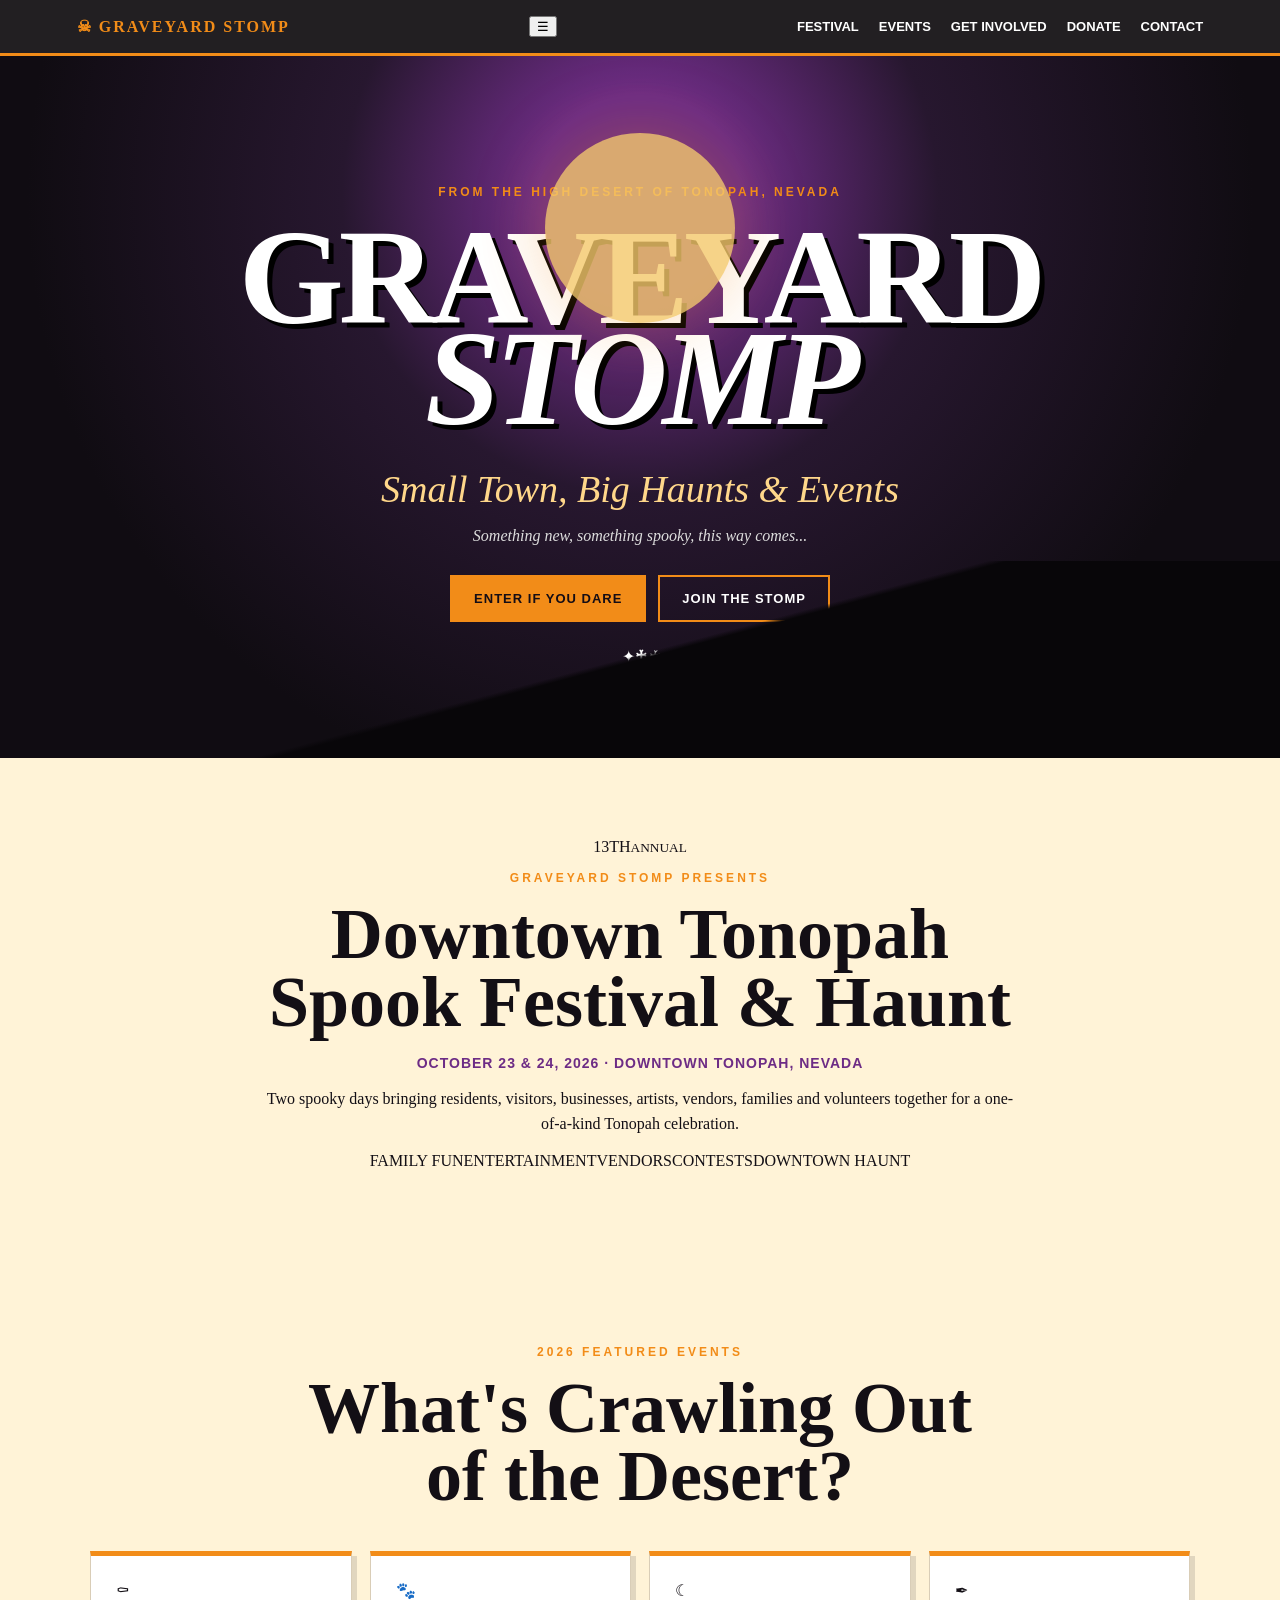
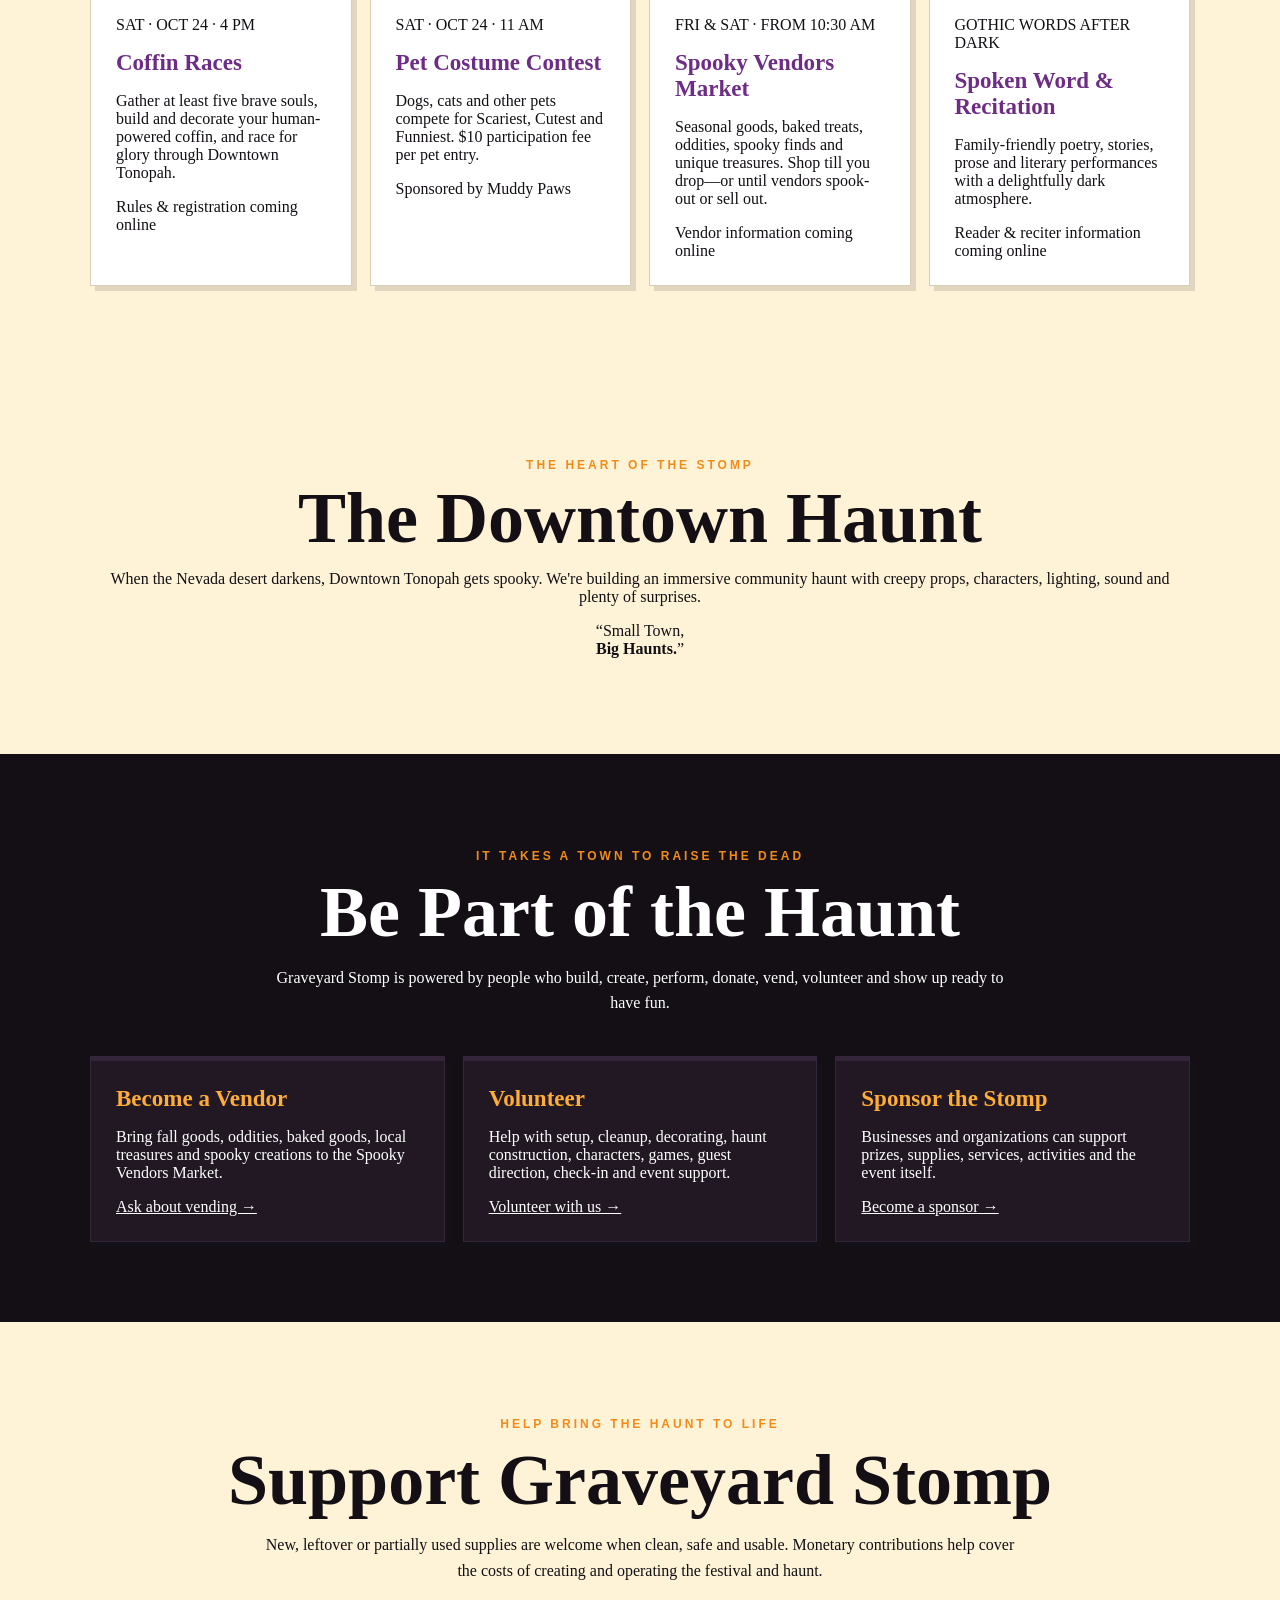
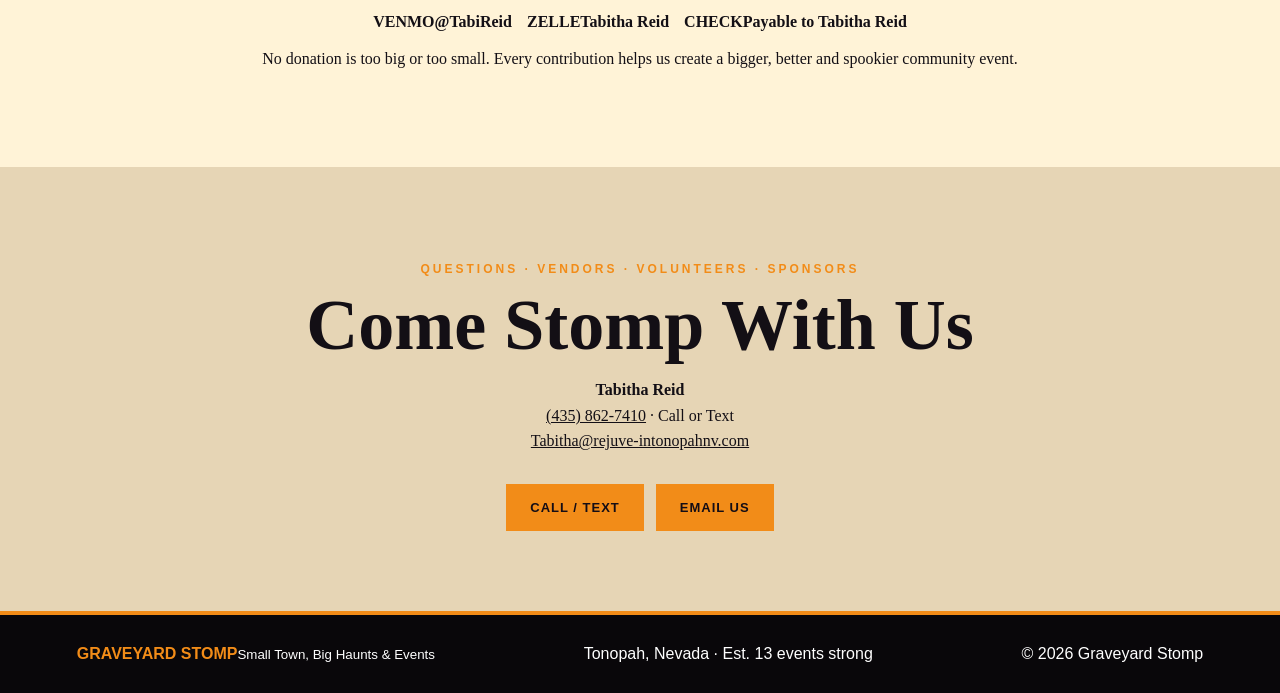
==== index.html @ 57b0c8dc "Expand Graveyard Stomp 2026 festival homepage" ====
<!doctype html>
<html lang="en"><head><meta charset="utf-8"><meta name="viewport" content="width=device-width,initial-scale=1">
<title>Graveyard Stomp | Small Town, Big Haunts & Events</title><meta name="description" content="Graveyard Stomp presents spooky community events in Tonopah, Nevada, including the 13th Annual Downtown Tonopah Spook Festival & Haunt, October 23–24, 2026."><link rel="stylesheet" href="styles.css"></head>
<body><header class="nav"><a class="brand" href="#top"><span>☠</span> GRAVEYARD STOMP</a><button class="menu" aria-label="Open navigation" onclick="document.querySelector('nav').classList.toggle('open')">☰</button><nav><a href="#festival">Festival</a><a href="#events">Events</a><a href="#involved">Get Involved</a><a href="#donate">Donate</a><a href="#contact">Contact</a></nav></header>
<main id="top">
<section class="hero"><div class="stars"></div><div class="moon"></div><div class="hero-copy"><p class="eyebrow">FROM THE HIGH DESERT OF TONOPAH, NEVADA</p><h1>GRAVEYARD<br><em>STOMP</em></h1><p class="tagline">Small Town, Big Haunts &amp; Events</p><p class="tease">Something new, something spooky, this way comes...</p><div class="cta"><a class="button" href="#festival">ENTER IF YOU DARE</a><a class="button ghost" href="#involved">JOIN THE STOMP</a></div></div><div class="desert" aria-hidden="true"><span>✦</span><b>♰</b><i>♰</i></div></section>
<section class="festival" id="festival"><div class="seal">13<span>TH</span><small>ANNUAL</small></div><p class="eyebrow">GRAVEYARD STOMP PRESENTS</p><h2>Downtown Tonopah<br><span>Spook Festival &amp; Haunt</span></h2><p class="date">OCTOBER 23 &amp; 24, 2026 · DOWNTOWN TONOPAH, NEVADA</p><p class="lead">Two spooky days bringing residents, visitors, businesses, artists, vendors, families and volunteers together for a one-of-a-kind Tonopah celebration.</p><div class="highlights"><span>FAMILY FUN</span><span>ENTERTAINMENT</span><span>VENDORS</span><span>CONTESTS</span><span>DOWNTOWN HAUNT</span></div></section>
<section class="events" id="events"><p class="eyebrow">2026 FEATURED EVENTS</p><h2>What's Crawling Out<br>of the Desert?</h2><div class="cards">
<article><div class="icon">⚰</div><p class="kicker">SAT · OCT 24 · 4 PM</p><h3>Coffin Races</h3><p>Gather at least five brave souls, build and decorate your human-powered coffin, and race for glory through Downtown Tonopah.</p><span class="soon">Rules &amp; registration coming online</span></article>
<article><div class="icon">🐾</div><p class="kicker">SAT · OCT 24 · 11 AM</p><h3>Pet Costume Contest</h3><p>Dogs, cats and other pets compete for Scariest, Cutest and Funniest. $10 participation fee per pet entry.</p><span class="soon">Sponsored by Muddy Paws</span></article>
<article><div class="icon">☾</div><p class="kicker">FRI &amp; SAT · FROM 10:30 AM</p><h3>Spooky Vendors Market</h3><p>Seasonal goods, baked treats, oddities, spooky finds and unique treasures. Shop till you drop—or until vendors spook-out or sell out.</p><span class="soon">Vendor information coming online</span></article>
<article><div class="icon">✒</div><p class="kicker">GOTHIC WORDS AFTER DARK</p><h3>Spoken Word &amp; Recitation</h3><p>Family-friendly poetry, stories, prose and literary performances with a delightfully dark atmosphere.</p><span class="soon">Reader &amp; reciter information coming online</span></article>
</div></section>
<section class="haunt"><div><p class="eyebrow">THE HEART OF THE STOMP</p><h2>The Downtown Haunt</h2><p>When the Nevada desert darkens, Downtown Tonopah gets spooky. We're building an immersive community haunt with creepy props, characters, lighting, sound and plenty of surprises.</p></div><blockquote>“Small Town,<br><strong>Big Haunts.</strong>”</blockquote></section>
<section class="dark" id="involved"><p class="eyebrow">IT TAKES A TOWN TO RAISE THE DEAD</p><h2>Be Part of the Haunt</h2><p class="lead">Graveyard Stomp is powered by people who build, create, perform, donate, vend, volunteer and show up ready to have fun.</p><div class="cards involvement">
<article><h3>Become a Vendor</h3><p>Bring fall goods, oddities, baked goods, local treasures and spooky creations to the Spooky Vendors Market.</p><a href="#contact">Ask about vending →</a></article>
<article><h3>Volunteer</h3><p>Help with setup, cleanup, decorating, haunt construction, characters, games, guest direction, check-in and event support.</p><a href="#contact">Volunteer with us →</a></article>
<article><h3>Sponsor the Stomp</h3><p>Businesses and organizations can support prizes, supplies, services, activities and the event itself.</p><a href="#contact">Become a sponsor →</a></article>
</div></section>
<section class="donation" id="donate"><p class="eyebrow">HELP BRING THE HAUNT TO LIFE</p><h2>Support Graveyard Stomp</h2><p class="lead">New, leftover or partially used supplies are welcome when clean, safe and usable. Monetary contributions help cover the costs of creating and operating the festival and haunt.</p><div class="donate"><div><strong>VENMO</strong><b>@TabiReid</b></div><div><strong>ZELLE</strong><b>Tabitha Reid</b></div><div><strong>CHECK</strong><b>Payable to Tabitha Reid</b></div></div><p class="small">No donation is too big or too small. Every contribution helps us create a bigger, better and spookier community event.</p></section>
<section class="contact" id="contact"><p class="eyebrow">QUESTIONS · VENDORS · VOLUNTEERS · SPONSORS</p><h2>Come Stomp With Us</h2><p><strong>Tabitha Reid</strong><br><a href="tel:+14358627410">(435) 862-7410</a> · Call or Text<br><a href="mailto:Tabitha@rejuve-intonopahnv.com">Tabitha@rejuve-intonopahnv.com</a></p><div class="cta"><a class="button" href="tel:+14358627410">CALL / TEXT</a><a class="button purple" href="mailto:Tabitha@rejuve-intonopahnv.com">EMAIL US</a></div></section>
</main><footer><div><strong>GRAVEYARD STOMP</strong><small>Small Town, Big Haunts &amp; Events</small></div><div>Tonopah, Nevada · Est. 13 events strong</div><div>© 2026 Graveyard Stomp</div></footer>
<script>document.querySelectorAll('nav a').forEach(a=>a.onclick=()=>document.querySelector('nav').classList.remove('open'));</script></body></html>
---- styles.css ----
:root{--orange:#f28c18;--purple:#6d2c85;--ink:#130f15;--cream:#fff3d7}*{box-sizing:border-box}html{scroll-behavior:smooth}body{margin:0;background:var(--cream);color:var(--ink);font-family:Georgia,serif}a{color:inherit}.nav{position:sticky;top:0;z-index:10;background:#130f15ee;color:white;display:flex;justify-content:space-between;align-items:center;padding:16px 6%;border-bottom:3px solid var(--orange)}.nav a{text-decoration:none}.brand{font-weight:900;letter-spacing:2px;color:var(--orange)}nav{display:flex;gap:20px;font:700 13px Arial,sans-serif;text-transform:uppercase}.hero{min-height:78vh;display:grid;place-items:center;text-align:center;color:white;position:relative;overflow:hidden;background:radial-gradient(circle at 50% 20%,#6d2c85 0 12%,#27172f 35%,#100c12 72%)}.hero:after{content:"";position:absolute;bottom:0;width:100%;height:28%;background:linear-gradient(165deg,transparent 49%,#080609 50%)}.moon{position:absolute;width:190px;height:190px;border-radius:50%;background:#f5c96b;opacity:.8;top:11%;box-shadow:0 0 70px #f28c1866}.hero-inner{z-index:2;padding:80px 20px}.eyebrow{font:900 12px Arial,sans-serif;letter-spacing:3px;color:var(--orange)}h1{font-size:clamp(62px,12vw,135px);line-height:.75;margin:28px 0 22px;letter-spacing:-5px;text-shadow:5px 5px 0 #000}.tagline{font-size:clamp(22px,4vw,38px);font-style:italic;color:#ffd78a;margin-bottom:8px}.tease{font-style:italic;color:#ddd}.cta{display:flex;gap:12px;justify-content:center;flex-wrap:wrap;margin-top:30px}.button{padding:14px 22px;background:var(--orange);color:#140d15;text-decoration:none;font:900 13px Arial,sans-serif;letter-spacing:1px;border:2px solid var(--orange)}.button.ghost{background:transparent;color:white}section{padding:80px max(7%,20px);text-align:center}h2{font-size:clamp(38px,7vw,72px);line-height:.95;margin:10px auto 18px;max-width:900px}.date{font:900 14px Arial,sans-serif;letter-spacing:1px;color:var(--purple)}section>p{max-width:760px;margin:15px auto;line-height:1.6}.cards{display:grid;grid-template-columns:repeat(auto-fit,minmax(220px,1fr));gap:18px;max-width:1100px;margin:40px auto 0;text-align:left}.cards article{background:white;padding:25px;border:1px solid #d9cdb7;border-top:5px solid var(--orange);box-shadow:5px 5px 0 #24192722}.cards h3{font-size:23px;margin:0 0 10px;color:var(--purple)}.dark{background:var(--ink);color:white}.dark article{background:#211824;border-color:#34253a}.dark .cards h3{color:#ffad35}.donate{display:flex;gap:15px;justify-content:center;flex-wrap:wrap;margin-top:30px}.donate p{background:white;border:2px solid var(--purple);min-width:200px;padding:18px}.contact{background:#e6d5b5}footer{background:#09070a;color:white;padding:30px 6%;display:flex;gap:20px;justify-content:space-between;flex-wrap:wrap;border-top:4px solid var(--orange);font-family:Arial,sans-serif}footer strong{color:var(--orange)}@media(max-width:650px){nav{display:none}.nav{justify-content:center}.hero{min-height:70vh}h1{letter-spacing:-2px}section{padding:60px 20px}}
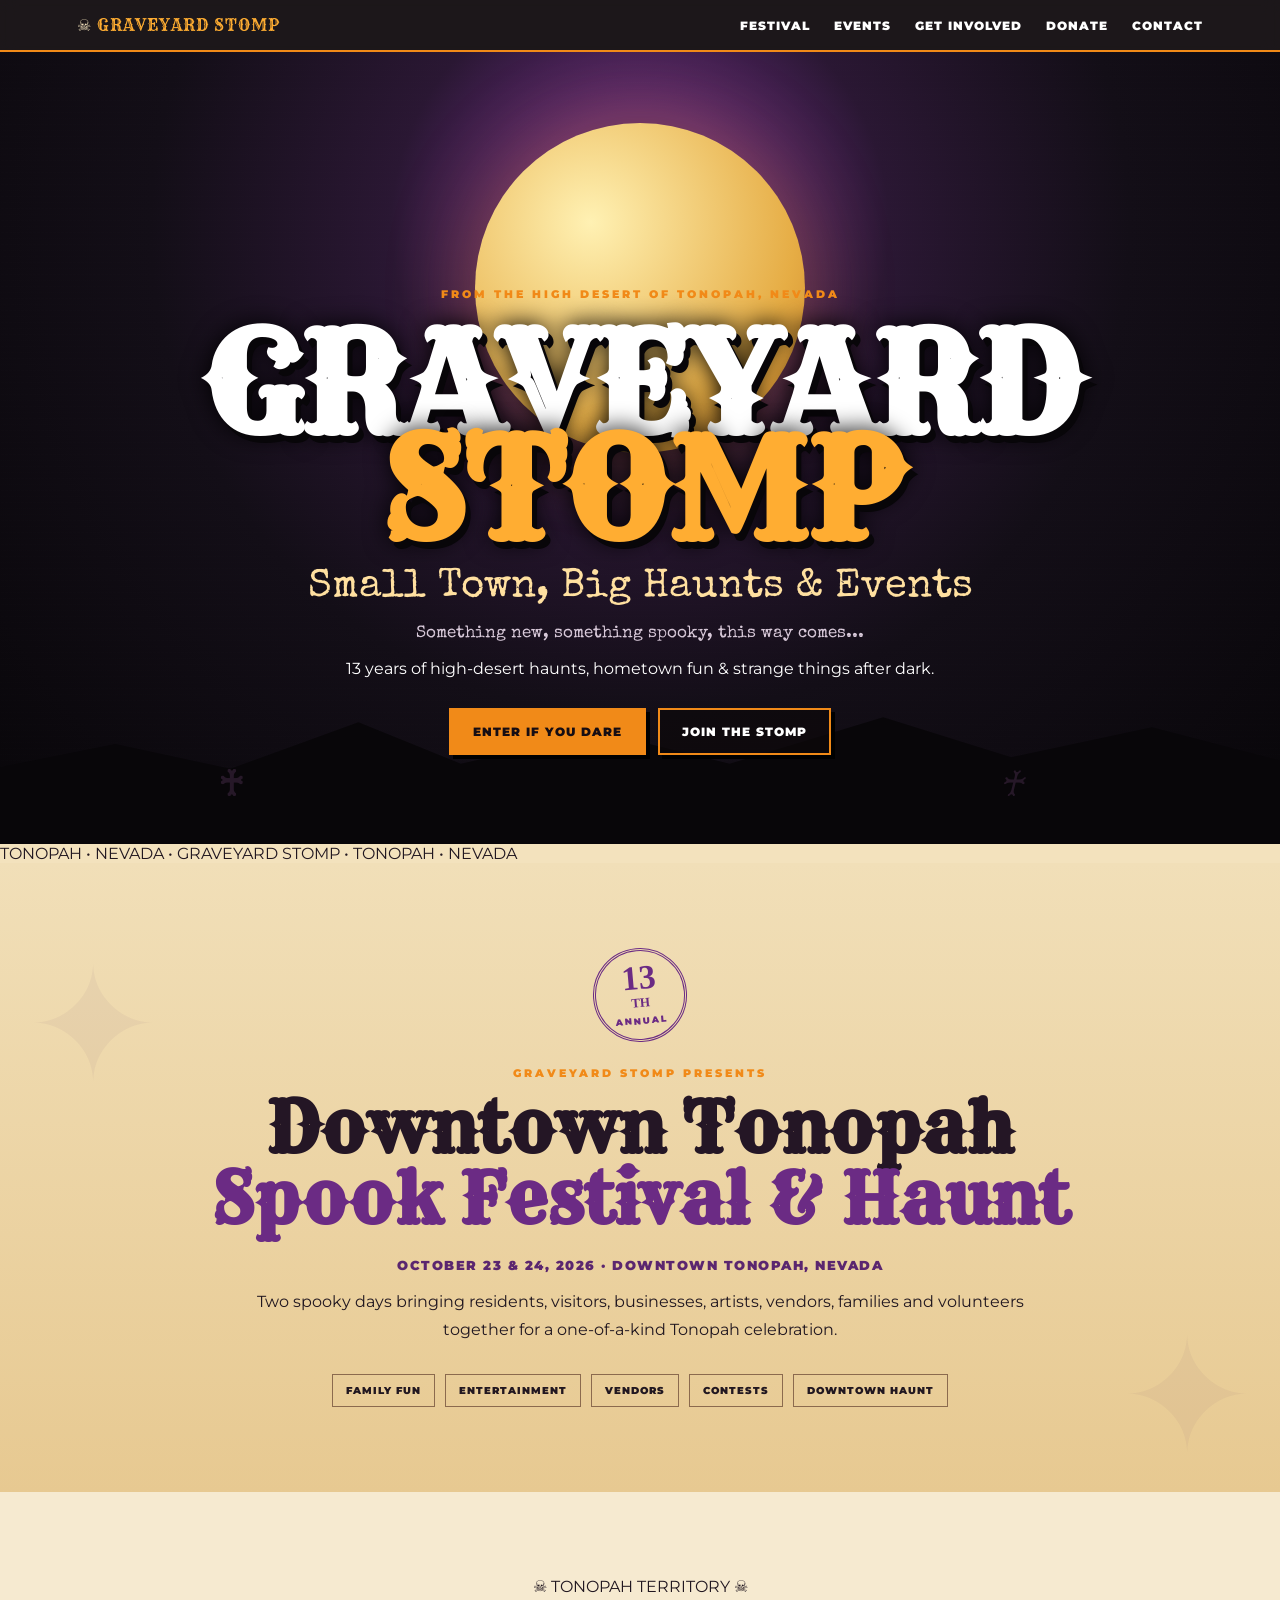
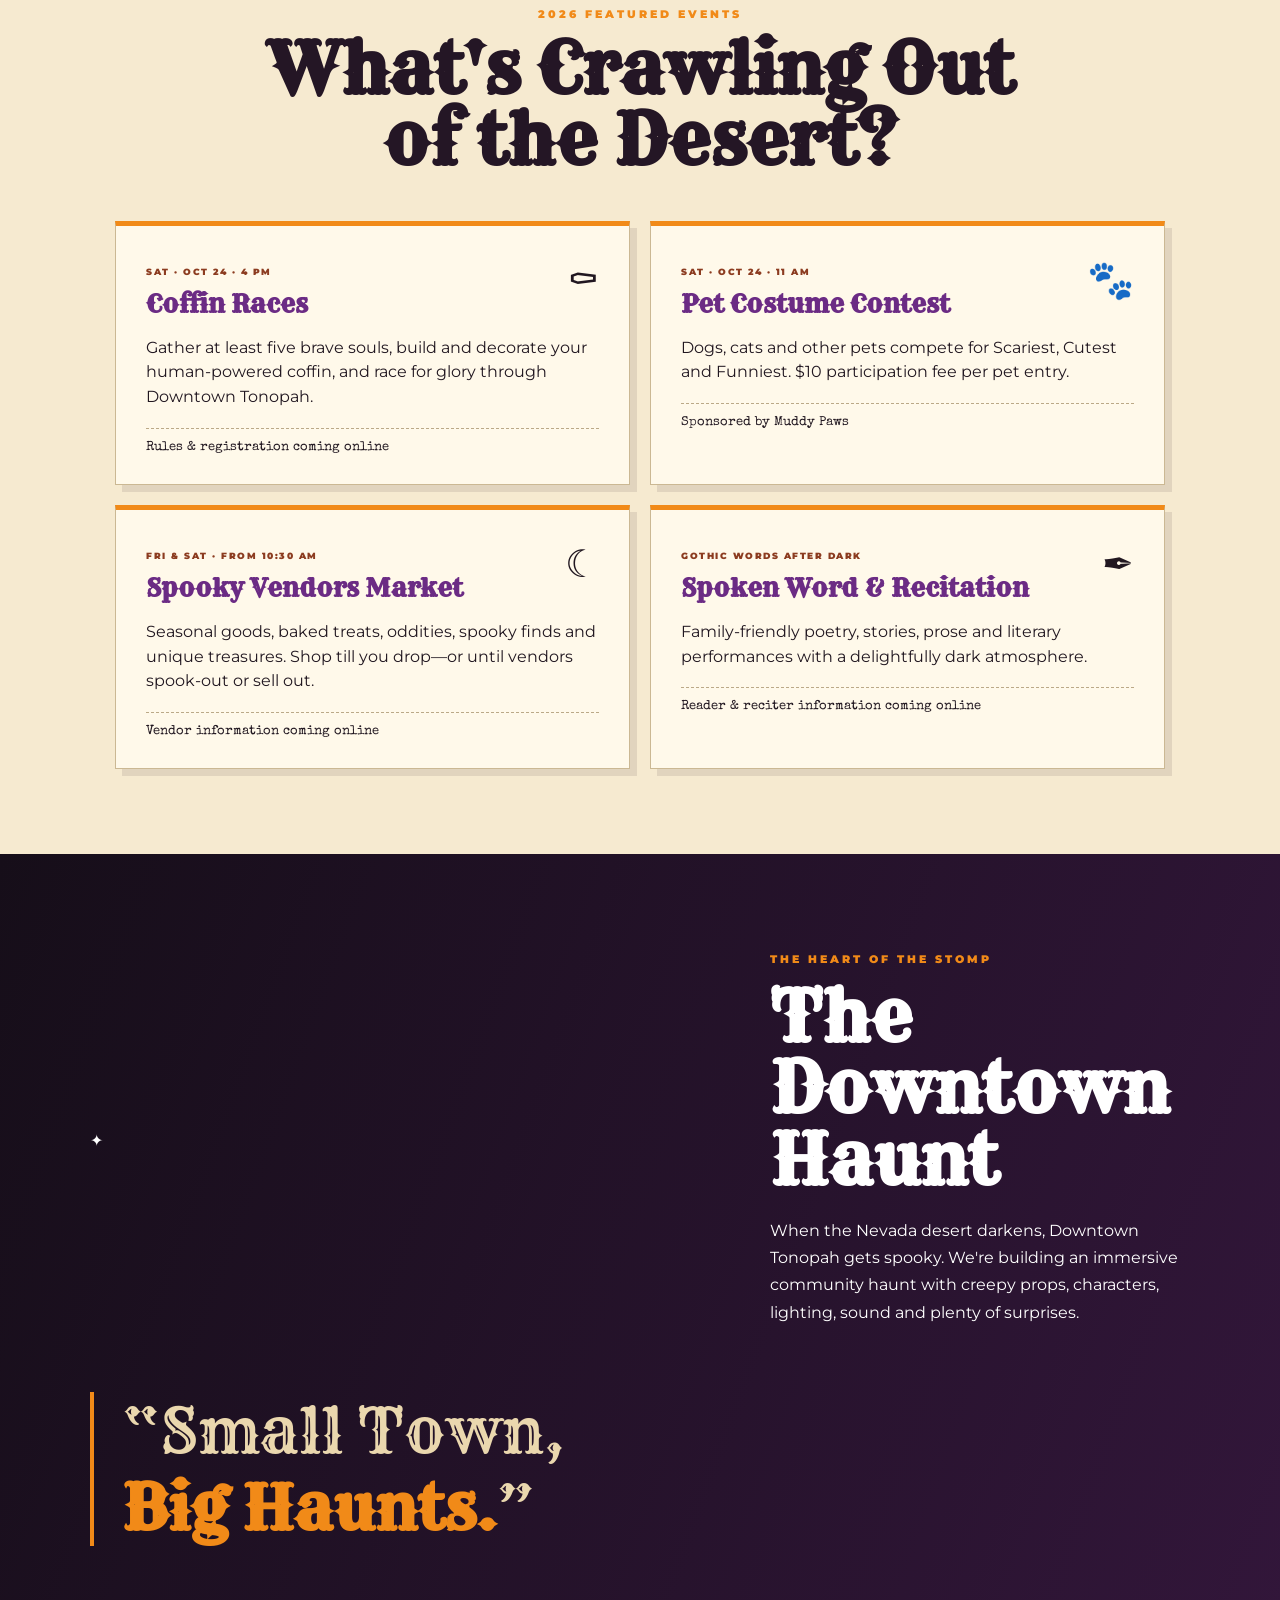
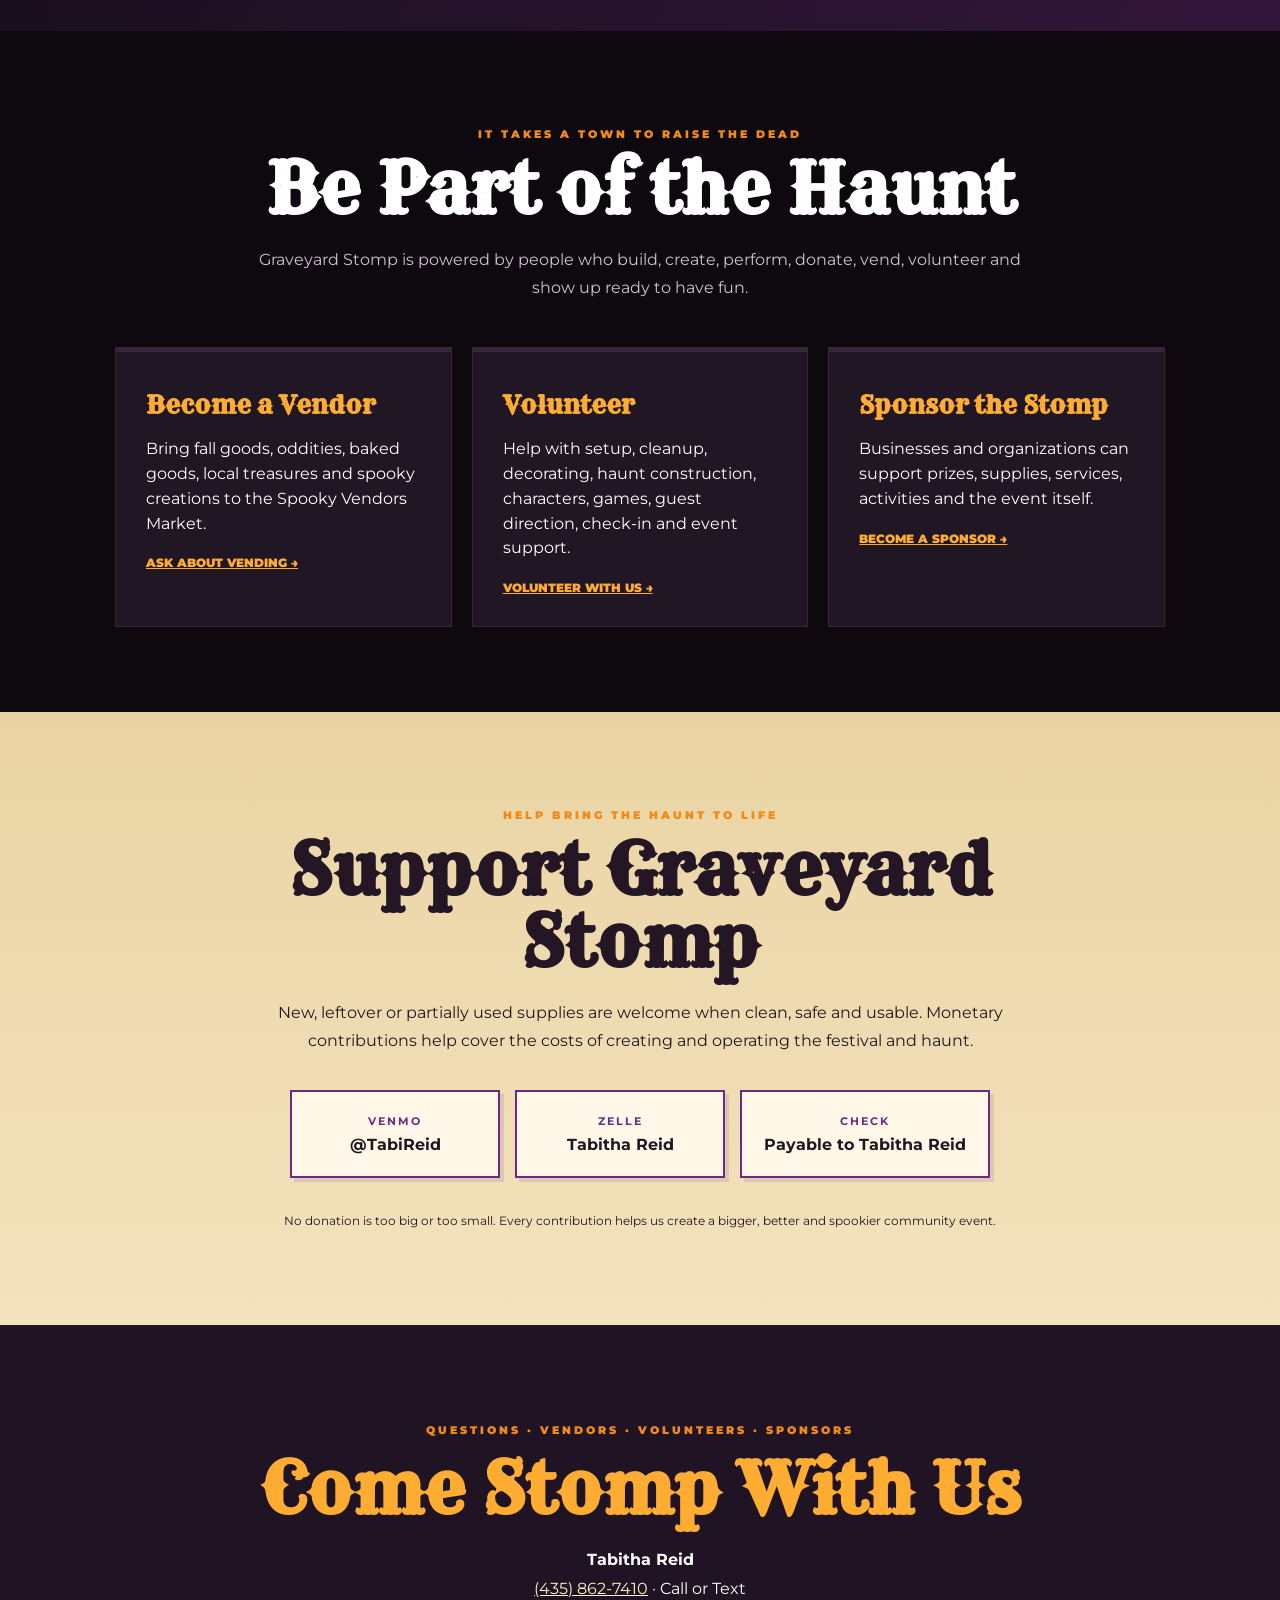
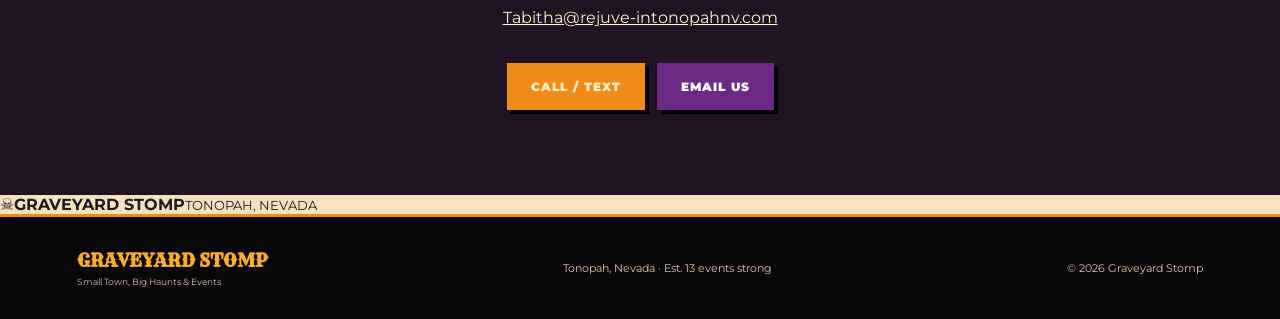
==== commit fcc84131: "Apply approved Graveyard Stomp visual identity" ====
--- a/index.html
+++ b/index.html
@@ -3,15 +3,15 @@
 <title>Graveyard Stomp | Small Town, Big Haunts & Events</title><meta name="description" content="Graveyard Stomp presents spooky community events in Tonopah, Nevada, including the 13th Annual Downtown Tonopah Spook Festival & Haunt, October 23–24, 2026."><link rel="stylesheet" href="styles.css"></head>
 <body><header class="nav"><a class="brand" href="#top"><span>☠</span> GRAVEYARD STOMP</a><button class="menu" aria-label="Open navigation" onclick="document.querySelector('nav').classList.toggle('open')">☰</button><nav><a href="#festival">Festival</a><a href="#events">Events</a><a href="#involved">Get Involved</a><a href="#donate">Donate</a><a href="#contact">Contact</a></nav></header>
 <main id="top">
-<section class="hero"><div class="stars"></div><div class="moon"></div><div class="hero-copy"><p class="eyebrow">FROM THE HIGH DESERT OF TONOPAH, NEVADA</p><h1>GRAVEYARD<br><em>STOMP</em></h1><p class="tagline">Small Town, Big Haunts &amp; Events</p><p class="tease">Something new, something spooky, this way comes...</p><div class="cta"><a class="button" href="#festival">ENTER IF YOU DARE</a><a class="button ghost" href="#involved">JOIN THE STOMP</a></div></div><div class="desert" aria-hidden="true"><span>✦</span><b>♰</b><i>♰</i></div></section>
-<section class="festival" id="festival"><div class="seal">13<span>TH</span><small>ANNUAL</small></div><p class="eyebrow">GRAVEYARD STOMP PRESENTS</p><h2>Downtown Tonopah<br><span>Spook Festival &amp; Haunt</span></h2><p class="date">OCTOBER 23 &amp; 24, 2026 · DOWNTOWN TONOPAH, NEVADA</p><p class="lead">Two spooky days bringing residents, visitors, businesses, artists, vendors, families and volunteers together for a one-of-a-kind Tonopah celebration.</p><div class="highlights"><span>FAMILY FUN</span><span>ENTERTAINMENT</span><span>VENDORS</span><span>CONTESTS</span><span>DOWNTOWN HAUNT</span></div></section>
-<section class="events" id="events"><p class="eyebrow">2026 FEATURED EVENTS</p><h2>What's Crawling Out<br>of the Desert?</h2><div class="cards">
+<section class="hero"><div class="batfield" aria-hidden="true">⌁　⌁　⌁</div><div class="cowboy" aria-hidden="true"><div class="hat">★</div><div class="skull">☠</div><div class="bandana">◆</div></div><div class="stars"></div><div class="moon"></div><div class="hero-copy"><p class="eyebrow">FROM THE HIGH DESERT OF TONOPAH, NEVADA</p><h1>GRAVEYARD<br><em>STOMP</em></h1><p class="tagline">Small Town, Big Haunts &amp; Events</p><p class="tease">Something new, something spooky, this way comes...</p><p class="western-note">13 years of high-desert haunts, hometown fun &amp; strange things after dark.</p><div class="cta"><a class="button" href="#festival">ENTER IF YOU DARE</a><a class="button ghost" href="#involved">JOIN THE STOMP</a></div></div><div class="desert" aria-hidden="true"><span>✦</span><b>♰</b><i>♰</i></div></section>
+<div class="weathered-rule" aria-hidden="true">TONOPAH • NEVADA • GRAVEYARD STOMP • TONOPAH • NEVADA</div><section class="festival" id="festival"><div class="seal">13<span>TH</span><small>ANNUAL</small></div><p class="eyebrow">GRAVEYARD STOMP PRESENTS</p><h2>Downtown Tonopah<br><span>Spook Festival &amp; Haunt</span></h2><p class="date">OCTOBER 23 &amp; 24, 2026 · DOWNTOWN TONOPAH, NEVADA</p><p class="lead">Two spooky days bringing residents, visitors, businesses, artists, vendors, families and volunteers together for a one-of-a-kind Tonopah celebration.</p><div class="highlights"><span>FAMILY FUN</span><span>ENTERTAINMENT</span><span>VENDORS</span><span>CONTESTS</span><span>DOWNTOWN HAUNT</span></div></section>
+<section class="events"><div class="mine-sign" aria-hidden="true">☠ TONOPAH TERRITORY ☠</div><div class="event-intro" id="events"><p class="eyebrow">2026 FEATURED EVENTS</p></div><h2>What's Crawling Out<br>of the Desert?</h2><div class="cards">
 <article><div class="icon">⚰</div><p class="kicker">SAT · OCT 24 · 4 PM</p><h3>Coffin Races</h3><p>Gather at least five brave souls, build and decorate your human-powered coffin, and race for glory through Downtown Tonopah.</p><span class="soon">Rules &amp; registration coming online</span></article>
 <article><div class="icon">🐾</div><p class="kicker">SAT · OCT 24 · 11 AM</p><h3>Pet Costume Contest</h3><p>Dogs, cats and other pets compete for Scariest, Cutest and Funniest. $10 participation fee per pet entry.</p><span class="soon">Sponsored by Muddy Paws</span></article>
 <article><div class="icon">☾</div><p class="kicker">FRI &amp; SAT · FROM 10:30 AM</p><h3>Spooky Vendors Market</h3><p>Seasonal goods, baked treats, oddities, spooky finds and unique treasures. Shop till you drop—or until vendors spook-out or sell out.</p><span class="soon">Vendor information coming online</span></article>
 <article><div class="icon">✒</div><p class="kicker">GOTHIC WORDS AFTER DARK</p><h3>Spoken Word &amp; Recitation</h3><p>Family-friendly poetry, stories, prose and literary performances with a delightfully dark atmosphere.</p><span class="soon">Reader &amp; reciter information coming online</span></article>
 </div></section>
-<section class="haunt"><div><p class="eyebrow">THE HEART OF THE STOMP</p><h2>The Downtown Haunt</h2><p>When the Nevada desert darkens, Downtown Tonopah gets spooky. We're building an immersive community haunt with creepy props, characters, lighting, sound and plenty of surprises.</p></div><blockquote>“Small Town,<br><strong>Big Haunts.</strong>”</blockquote></section>
+<section class="haunt"><div class="lantern" aria-hidden="true">✦</div><div><p class="eyebrow">THE HEART OF THE STOMP</p><h2>The Downtown Haunt</h2><p>When the Nevada desert darkens, Downtown Tonopah gets spooky. We're building an immersive community haunt with creepy props, characters, lighting, sound and plenty of surprises.</p></div><blockquote>“Small Town,<br><strong>Big Haunts.</strong>”</blockquote></section>
 <section class="dark" id="involved"><p class="eyebrow">IT TAKES A TOWN TO RAISE THE DEAD</p><h2>Be Part of the Haunt</h2><p class="lead">Graveyard Stomp is powered by people who build, create, perform, donate, vend, volunteer and show up ready to have fun.</p><div class="cards involvement">
 <article><h3>Become a Vendor</h3><p>Bring fall goods, oddities, baked goods, local treasures and spooky creations to the Spooky Vendors Market.</p><a href="#contact">Ask about vending →</a></article>
 <article><h3>Volunteer</h3><p>Help with setup, cleanup, decorating, haunt construction, characters, games, guest direction, check-in and event support.</p><a href="#contact">Volunteer with us →</a></article>
@@ -19,5 +19,5 @@
 </div></section>
 <section class="donation" id="donate"><p class="eyebrow">HELP BRING THE HAUNT TO LIFE</p><h2>Support Graveyard Stomp</h2><p class="lead">New, leftover or partially used supplies are welcome when clean, safe and usable. Monetary contributions help cover the costs of creating and operating the festival and haunt.</p><div class="donate"><div><strong>VENMO</strong><b>@TabiReid</b></div><div><strong>ZELLE</strong><b>Tabitha Reid</b></div><div><strong>CHECK</strong><b>Payable to Tabitha Reid</b></div></div><p class="small">No donation is too big or too small. Every contribution helps us create a bigger, better and spookier community event.</p></section>
 <section class="contact" id="contact"><p class="eyebrow">QUESTIONS · VENDORS · VOLUNTEERS · SPONSORS</p><h2>Come Stomp With Us</h2><p><strong>Tabitha Reid</strong><br><a href="tel:+14358627410">(435) 862-7410</a> · Call or Text<br><a href="mailto:Tabitha@rejuve-intonopahnv.com">Tabitha@rejuve-intonopahnv.com</a></p><div class="cta"><a class="button" href="tel:+14358627410">CALL / TEXT</a><a class="button purple" href="mailto:Tabitha@rejuve-intonopahnv.com">EMAIL US</a></div></section>
-</main><footer><div><strong>GRAVEYARD STOMP</strong><small>Small Town, Big Haunts &amp; Events</small></div><div>Tonopah, Nevada · Est. 13 events strong</div><div>© 2026 Graveyard Stomp</div></footer>
+</main><div class="final-mark" aria-hidden="true"><span>☠</span><b>GRAVEYARD STOMP</b><small>TONOPAH, NEVADA</small></div><footer><div><strong>GRAVEYARD STOMP</strong><small>Small Town, Big Haunts &amp; Events</small></div><div>Tonopah, Nevada · Est. 13 events strong</div><div>© 2026 Graveyard Stomp</div></footer>
 <script>document.querySelectorAll('nav a').forEach(a=>a.onclick=()=>document.querySelector('nav').classList.remove('open'));</script></body></html>
--- a/styles.css
+++ b/styles.css
@@ -1 +1 @@
-:root{--orange:#f28c18;--purple:#6d2c85;--ink:#130f15;--cream:#fff3d7}*{box-sizing:border-box}html{scroll-behavior:smooth}body{margin:0;background:var(--cream);color:var(--ink);font-family:Georgia,serif}a{color:inherit}.nav{position:sticky;top:0;z-index:10;background:#130f15ee;color:white;display:flex;justify-content:space-between;align-items:center;padding:16px 6%;border-bottom:3px solid var(--orange)}.nav a{text-decoration:none}.brand{font-weight:900;letter-spacing:2px;color:var(--orange)}nav{display:flex;gap:20px;font:700 13px Arial,sans-serif;text-transform:uppercase}.hero{min-height:78vh;display:grid;place-items:center;text-align:center;color:white;position:relative;overflow:hidden;background:radial-gradient(circle at 50% 20%,#6d2c85 0 12%,#27172f 35%,#100c12 72%)}.hero:after{content:"";position:absolute;bottom:0;width:100%;height:28%;background:linear-gradient(165deg,transparent 49%,#080609 50%)}.moon{position:absolute;width:190px;height:190px;border-radius:50%;background:#f5c96b;opacity:.8;top:11%;box-shadow:0 0 70px #f28c1866}.hero-inner{z-index:2;padding:80px 20px}.eyebrow{font:900 12px Arial,sans-serif;letter-spacing:3px;color:var(--orange)}h1{font-size:clamp(62px,12vw,135px);line-height:.75;margin:28px 0 22px;letter-spacing:-5px;text-shadow:5px 5px 0 #000}.tagline{font-size:clamp(22px,4vw,38px);font-style:italic;color:#ffd78a;margin-bottom:8px}.tease{font-style:italic;color:#ddd}.cta{display:flex;gap:12px;justify-content:center;flex-wrap:wrap;margin-top:30px}.button{padding:14px 22px;background:var(--orange);color:#140d15;text-decoration:none;font:900 13px Arial,sans-serif;letter-spacing:1px;border:2px solid var(--orange)}.button.ghost{background:transparent;color:white}section{padding:80px max(7%,20px);text-align:center}h2{font-size:clamp(38px,7vw,72px);line-height:.95;margin:10px auto 18px;max-width:900px}.date{font:900 14px Arial,sans-serif;letter-spacing:1px;color:var(--purple)}section>p{max-width:760px;margin:15px auto;line-height:1.6}.cards{display:grid;grid-template-columns:repeat(auto-fit,minmax(220px,1fr));gap:18px;max-width:1100px;margin:40px auto 0;text-align:left}.cards article{background:white;padding:25px;border:1px solid #d9cdb7;border-top:5px solid var(--orange);box-shadow:5px 5px 0 #24192722}.cards h3{font-size:23px;margin:0 0 10px;color:var(--purple)}.dark{background:var(--ink);color:white}.dark article{background:#211824;border-color:#34253a}.dark .cards h3{color:#ffad35}.donate{display:flex;gap:15px;justify-content:center;flex-wrap:wrap;margin-top:30px}.donate p{background:white;border:2px solid var(--purple);min-width:200px;padding:18px}.contact{background:#e6d5b5}footer{background:#09070a;color:white;padding:30px 6%;display:flex;gap:20px;justify-content:space-between;flex-wrap:wrap;border-top:4px solid var(--orange);font-family:Arial,sans-serif}footer strong{color:var(--orange)}@media(max-width:650px){nav{display:none}.nav{justify-content:center}.hero{min-height:70vh}h1{letter-spacing:-2px}section{padding:60px 20px}}+@import url('https://fonts.googleapis.com/css2?family=Rye&family=Special+Elite&family=Montserrat:wght@500;700;900&display=swap');:root{--orange:#f18a18;--orange2:#ffad32;--purple:#6b2b84;--deep:#120d15;--black:#080609;--cream:#f3e2bd;--paper:#ead4a4;--white:#fffaf0}*{box-sizing:border-box}html{scroll-behavior:smooth}body{margin:0;background:var(--cream);color:#211720;font-family:'Montserrat',Arial,sans-serif}a{color:inherit}.nav{position:sticky;top:0;z-index:20;background:#0b080ded;color:white;display:flex;justify-content:space-between;align-items:center;padding:15px 6%;border-bottom:2px solid var(--orange);backdrop-filter:blur(8px)}.brand{font-family:'Rye',Georgia,serif;text-decoration:none;letter-spacing:1px;color:var(--orange2)}.brand span{color:var(--cream)}nav{display:flex;gap:24px}nav a{text-decoration:none;font-size:12px;font-weight:900;text-transform:uppercase;letter-spacing:1px}nav a:hover{color:var(--orange)}.menu{display:none;background:none;border:0;color:var(--orange);font-size:25px}.hero{min-height:88vh;display:grid;place-items:center;text-align:center;color:white;position:relative;overflow:hidden;padding:80px 20px;background:radial-gradient(circle at 50% 22%,#5b286f 0 13%,#2a1733 28%,#130e17 55%,#080609 100%)}.hero:before{content:"";position:absolute;inset:0;background:repeating-linear-gradient(0deg,transparent 0 5px,#ffffff05 6px);opacity:.35}.moon{position:absolute;width:min(38vw,330px);height:min(38vw,330px);border-radius:50%;background:radial-gradient(circle at 35% 30%,#fff1b3,#e6ad45 65%,#c77a1e);top:9%;box-shadow:0 0 90px #f28c1855}.hero-copy{z-index:3}.eyebrow{font-size:11px;font-weight:900;letter-spacing:3px;color:var(--orange);text-transform:uppercase}h1{font-family:'Rye',Georgia,serif;font-size:clamp(62px,12vw,138px);line-height:.77;margin:30px 0 24px;letter-spacing:-2px;text-shadow:5px 7px 0 #080609,0 0 25px #000}h1 em{font-style:normal;color:var(--orange2)}.tagline{font-family:'Special Elite',Georgia,serif;font-size:clamp(23px,4vw,40px);margin:0;color:#ffe0a0}.tease{font-family:'Special Elite',Georgia,serif;color:#d8c9d9;font-size:17px}.cta{display:flex;gap:12px;justify-content:center;flex-wrap:wrap;margin-top:30px}.button{padding:14px 22px;background:var(--orange);color:#160d13;text-decoration:none;font-size:12px;font-weight:900;letter-spacing:1px;border:2px solid var(--orange);box-shadow:4px 4px 0 #000}.button.ghost{background:#0c080aaa;color:white}.button.purple{background:var(--purple);border-color:var(--purple);color:white}.desert{position:absolute;z-index:2;bottom:-3px;width:100%;height:21%;background:#080609;clip-path:polygon(0 52%,9% 38%,18% 53%,28% 25%,36% 50%,47% 31%,57% 50%,69% 22%,79% 46%,90% 28%,100% 48%,100% 100%,0 100%)}.desert b,.desert i{position:absolute;bottom:25%;font-size:35px;color:#261828}.desert b{left:17%}.desert i{right:20%}.desert span{position:absolute;left:7%;top:10%;color:#d38b32}section{padding:85px max(7%,20px);text-align:center;position:relative}h2{font-family:'Rye',Georgia,serif;font-size:clamp(38px,6vw,70px);line-height:1.02;margin:12px auto 22px;max-width:950px;color:#241625}h2 span{color:var(--purple)}.lead{max-width:800px;margin:15px auto;line-height:1.75;font-size:16px}.festival{background:linear-gradient(#f1dfb8,#e7c991);overflow:hidden}.festival:before,.festival:after{content:"✦";position:absolute;font-size:160px;color:#5d28640c}.festival:before{left:2%;top:10%}.festival:after{right:2%;bottom:0}.seal{width:94px;height:94px;border:3px double var(--purple);border-radius:50%;display:flex;flex-direction:column;justify-content:center;margin:0 auto 24px;font:900 34px/25px Georgia;color:var(--purple);transform:rotate(-5deg)}.seal span{font-size:13px}.seal small{font:900 9px Montserrat;letter-spacing:2px}.date{font-size:13px;font-weight:900;letter-spacing:1.5px;color:#5b266f}.highlights{display:flex;justify-content:center;gap:10px;flex-wrap:wrap;margin-top:30px}.highlights span{border:1px solid #8b6a4e;padding:9px 13px;font-size:10px;font-weight:900;letter-spacing:1px}.events{background:#f6ead0}.cards{display:grid;grid-template-columns:repeat(2,minmax(240px,1fr));gap:20px;max-width:1050px;margin:45px auto 0;text-align:left}.cards article{background:#fff9ea;padding:30px;border:1px solid #cbb893;border-top:5px solid var(--orange);box-shadow:7px 7px 0 #2b17251a;position:relative}.icon{font-size:38px;float:right;margin-left:10px}.kicker{font-size:9px;font-weight:900;letter-spacing:1.5px;color:#8c3c20}.cards h3{font-family:'Rye',Georgia,serif;font-size:25px;margin:7px 0 12px;color:var(--purple)}.cards p{line-height:1.55}.soon{display:block;margin-top:18px;padding-top:12px;border-top:1px dashed #bba987;font-family:'Special Elite',serif;font-size:13px}.haunt{background:linear-gradient(110deg,#160e19,#32163a);color:white;display:grid;grid-template-columns:1.2fr .8fr;gap:50px;align-items:center;text-align:left}.haunt h2{color:white;margin-left:0}.haunt p{line-height:1.7;max-width:700px}.haunt blockquote{font-family:'Rye',Georgia,serif;font-size:clamp(32px,5vw,62px);margin:0;color:#ead7ae;border-left:4px solid var(--orange);padding-left:28px}.haunt strong{color:var(--orange)}.dark{background:#0d090f;color:white}.dark h2{color:white}.dark .lead{color:#cfc3d0}.dark .cards article{background:#201624;border-color:#36263b}.dark .cards h3{color:var(--orange2)}.involvement{grid-template-columns:repeat(3,1fr)}.involvement a{color:#ffad32;font-size:12px;font-weight:900;text-transform:uppercase}.donation{background:linear-gradient(#ead4a4,#f3e2bd)}.donate{display:flex;gap:15px;justify-content:center;flex-wrap:wrap;margin:35px auto}.donate div{background:#fff8e9;border:2px solid var(--purple);min-width:210px;padding:22px;box-shadow:4px 4px 0 #6b2b8422}.donate strong,.donate b{display:block}.donate strong{color:var(--purple);font-size:11px;letter-spacing:2px}.donate b{margin-top:7px}.small{font-size:12px}.contact{background:#201324;color:white}.contact h2{color:var(--orange2)}.contact a{color:#fff0c7}.contact p{line-height:1.8}footer{background:#080609;color:#d8c8b2;padding:32px 6%;display:flex;gap:25px;justify-content:space-between;align-items:center;flex-wrap:wrap;border-top:3px solid var(--orange);font-size:11px}footer strong,footer small{display:block}footer strong{font-family:'Rye',Georgia,serif;color:var(--orange2);font-size:18px}footer small{margin-top:4px}@media(max-width:760px){.menu{display:block}nav{display:none;position:absolute;top:57px;left:0;right:0;background:#0b080d;padding:20px;flex-direction:column;text-align:center;border-bottom:2px solid var(--orange)}nav.open{display:flex}.hero{min-height:82vh}.moon{width:250px;height:250px}.cards,.involvement,.haunt{grid-template-columns:1fr}.haunt{text-align:center}.haunt h2{margin-left:auto}.haunt blockquote{text-align:left}.nav{padding:14px 20px}section{padding:65px 20px}h1{letter-spacing:-1px}.desert{height:14%}footer{justify-content:center;text-align:center}}
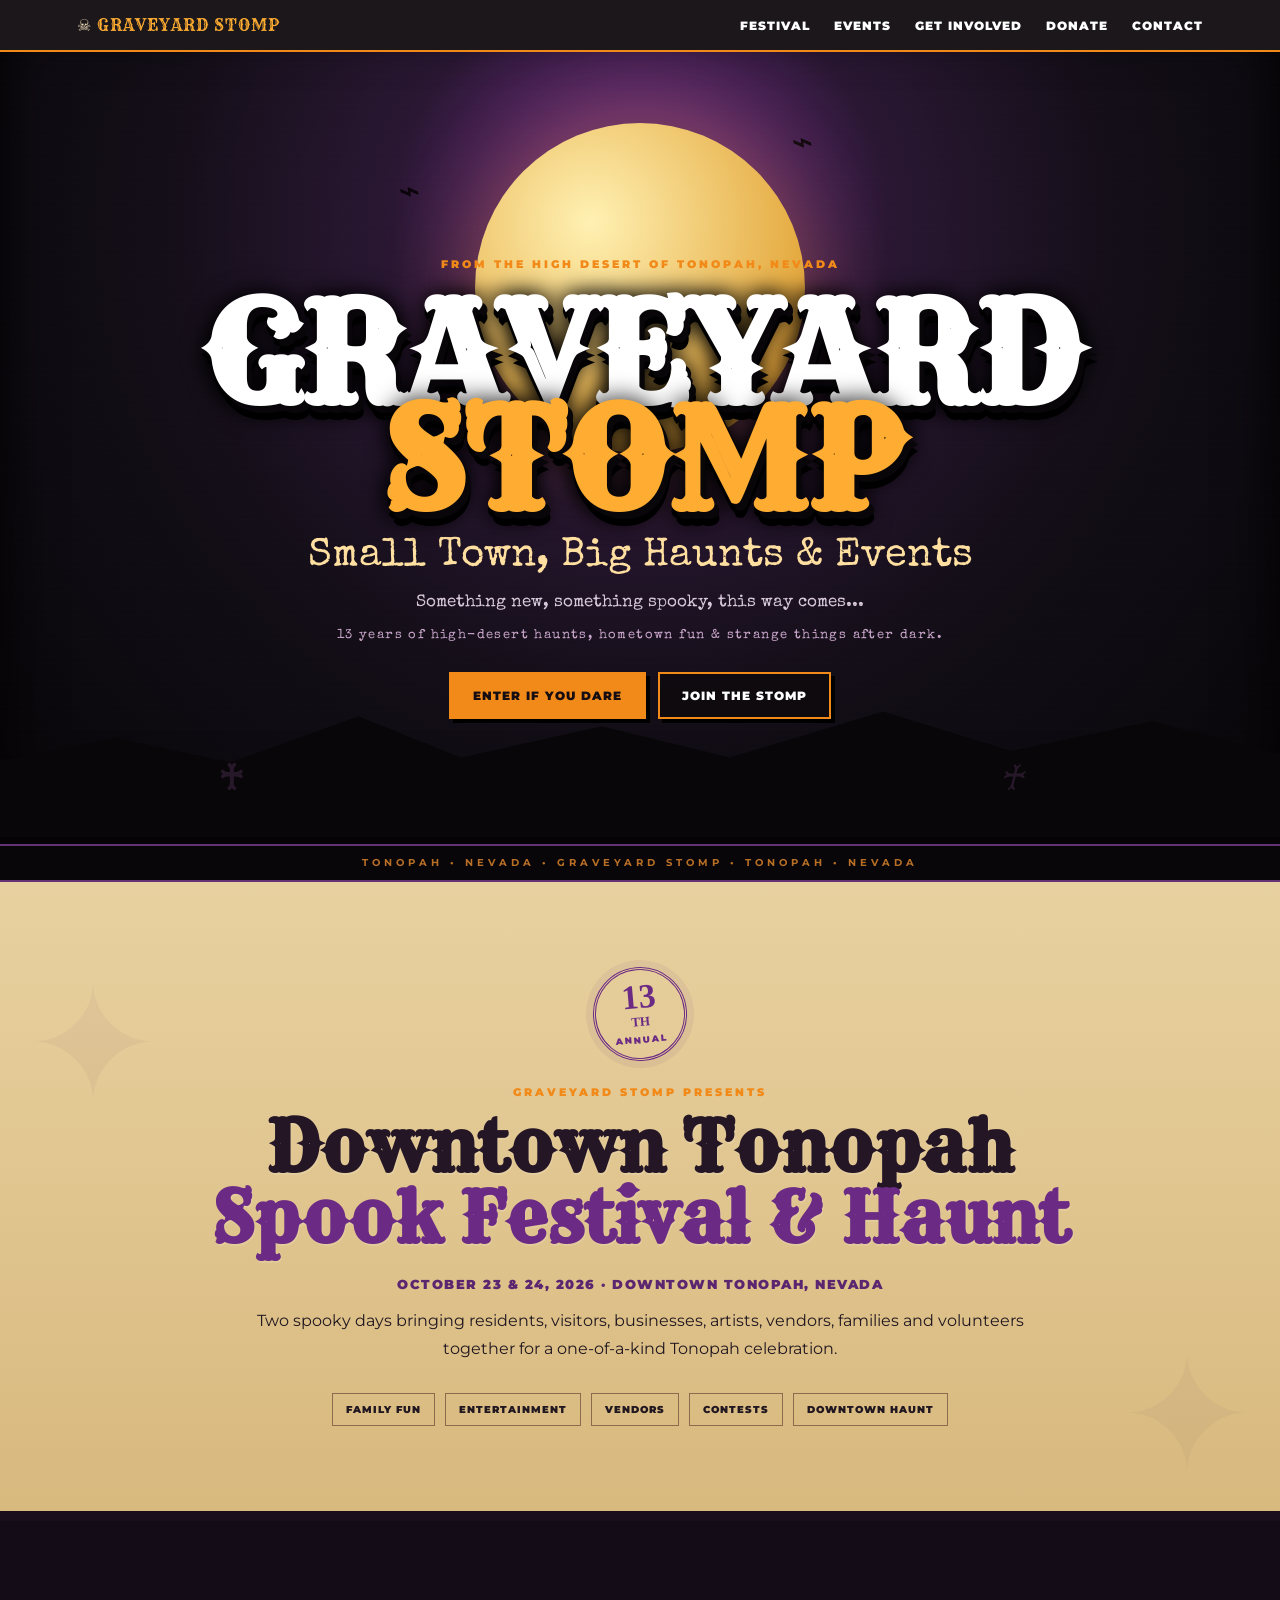
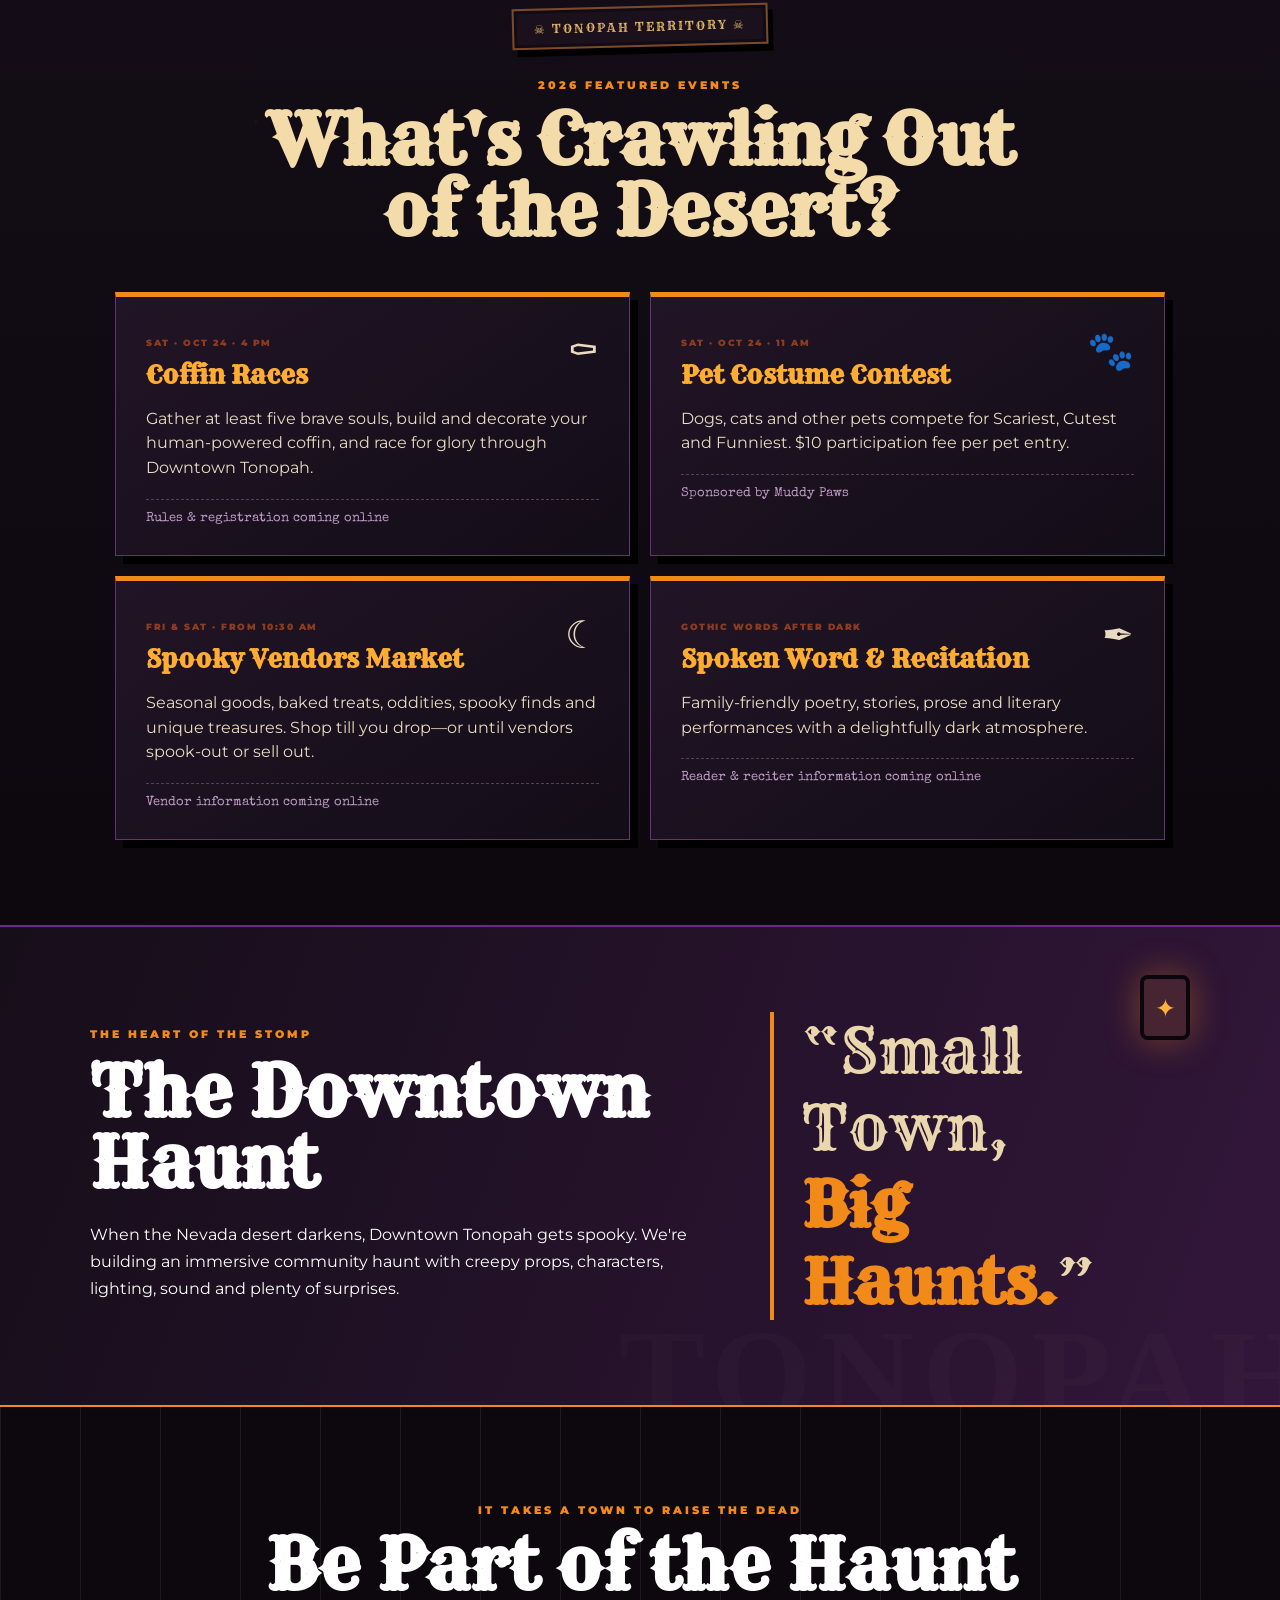
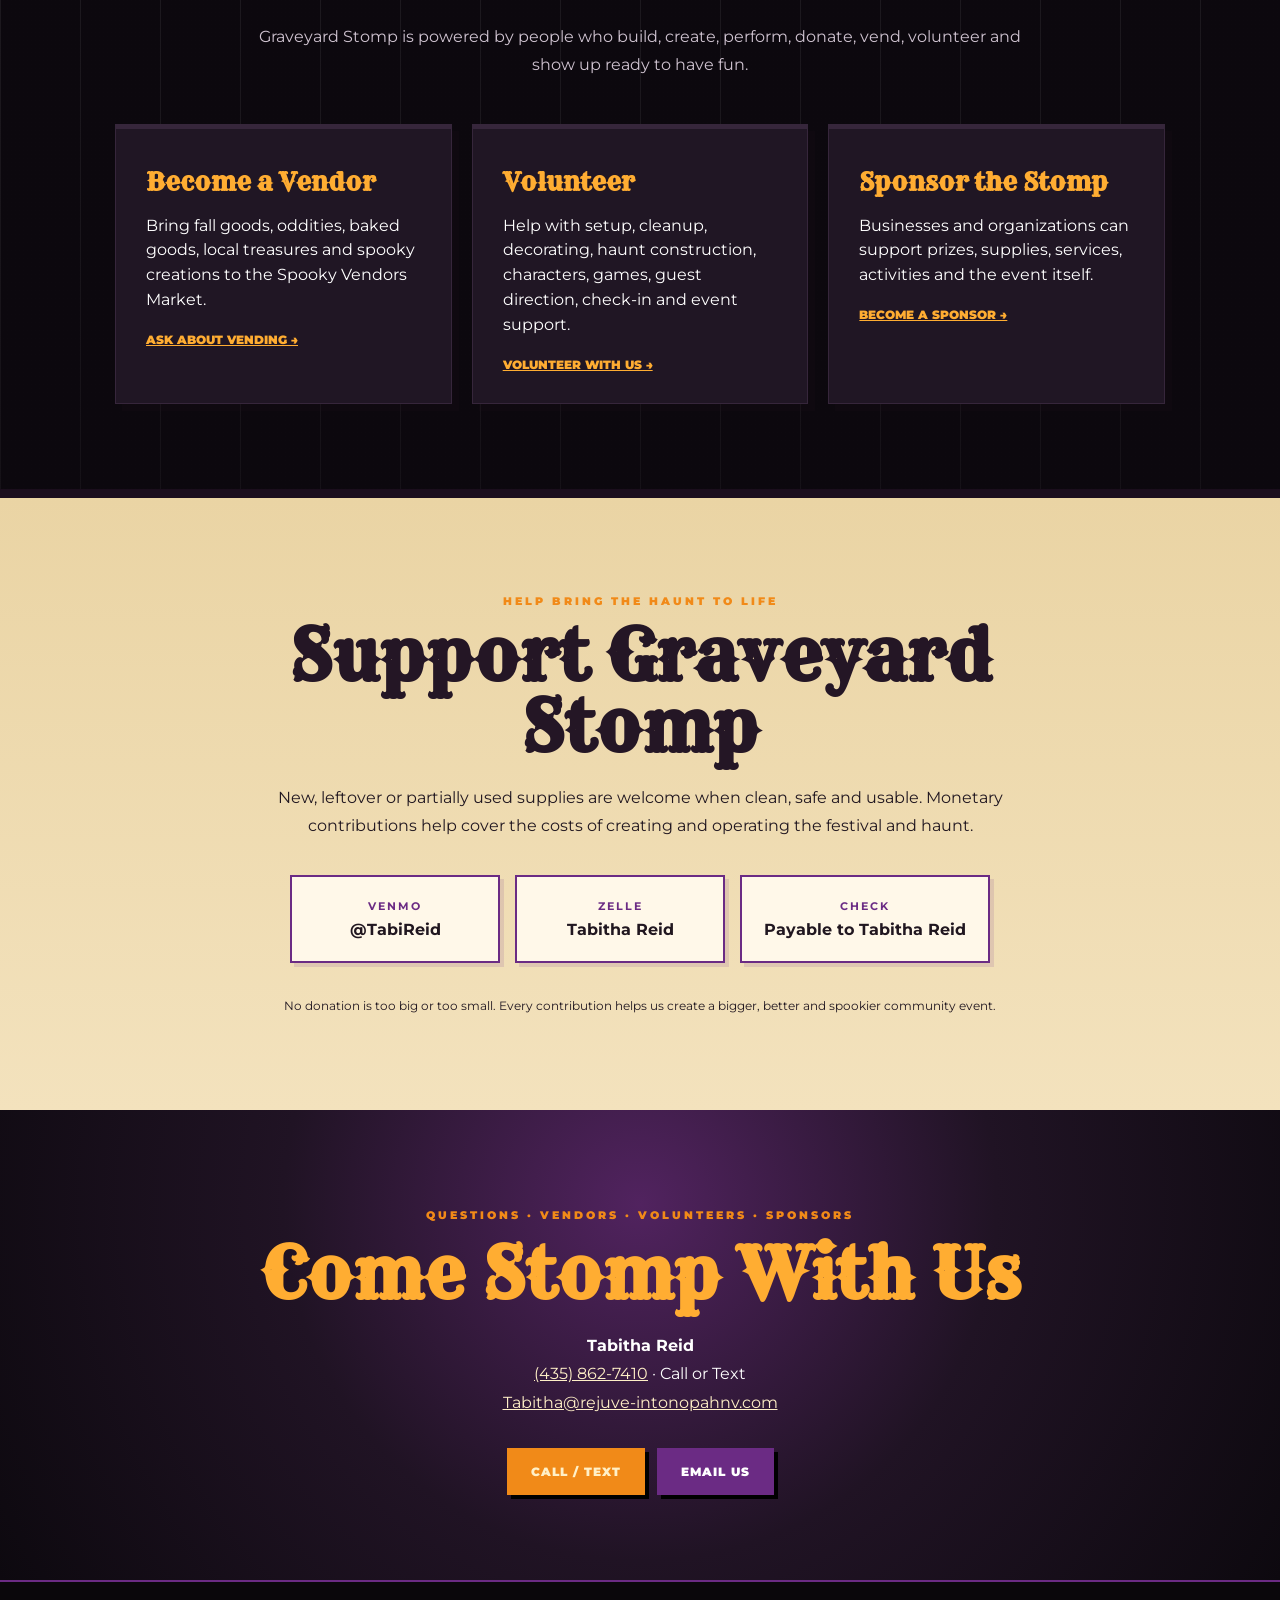
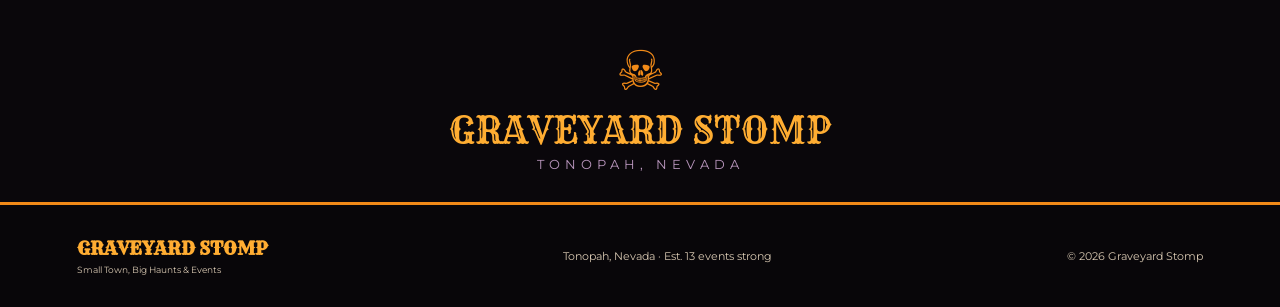
==== commit 87e74fce: "Clean up hero overlap after live review" ====
--- a/index.html
+++ b/index.html
@@ -3,7 +3,7 @@
 <title>Graveyard Stomp | Small Town, Big Haunts & Events</title><meta name="description" content="Graveyard Stomp presents spooky community events in Tonopah, Nevada, including the 13th Annual Downtown Tonopah Spook Festival & Haunt, October 23–24, 2026."><link rel="stylesheet" href="styles.css"></head>
 <body><header class="nav"><a class="brand" href="#top"><span>☠</span> GRAVEYARD STOMP</a><button class="menu" aria-label="Open navigation" onclick="document.querySelector('nav').classList.toggle('open')">☰</button><nav><a href="#festival">Festival</a><a href="#events">Events</a><a href="#involved">Get Involved</a><a href="#donate">Donate</a><a href="#contact">Contact</a></nav></header>
 <main id="top">
-<section class="hero"><div class="batfield" aria-hidden="true">⌁　⌁　⌁</div><div class="cowboy" aria-hidden="true"><div class="hat">★</div><div class="skull">☠</div><div class="bandana">◆</div></div><div class="stars"></div><div class="moon"></div><div class="hero-copy"><p class="eyebrow">FROM THE HIGH DESERT OF TONOPAH, NEVADA</p><h1>GRAVEYARD<br><em>STOMP</em></h1><p class="tagline">Small Town, Big Haunts &amp; Events</p><p class="tease">Something new, something spooky, this way comes...</p><p class="western-note">13 years of high-desert haunts, hometown fun &amp; strange things after dark.</p><div class="cta"><a class="button" href="#festival">ENTER IF YOU DARE</a><a class="button ghost" href="#involved">JOIN THE STOMP</a></div></div><div class="desert" aria-hidden="true"><span>✦</span><b>♰</b><i>♰</i></div></section>
+<section class="hero"><div class="batfield" aria-hidden="true">⌁　⌁　⌁</div><div class="stars"></div><div class="moon"></div><div class="hero-copy"><p class="eyebrow">FROM THE HIGH DESERT OF TONOPAH, NEVADA</p><h1>GRAVEYARD<br><em>STOMP</em></h1><p class="tagline">Small Town, Big Haunts &amp; Events</p><p class="tease">Something new, something spooky, this way comes...</p><p class="western-note">13 years of high-desert haunts, hometown fun &amp; strange things after dark.</p><div class="cta"><a class="button" href="#festival">ENTER IF YOU DARE</a><a class="button ghost" href="#involved">JOIN THE STOMP</a></div></div><div class="desert" aria-hidden="true"><span>✦</span><b>♰</b><i>♰</i></div></section>
 <div class="weathered-rule" aria-hidden="true">TONOPAH • NEVADA • GRAVEYARD STOMP • TONOPAH • NEVADA</div><section class="festival" id="festival"><div class="seal">13<span>TH</span><small>ANNUAL</small></div><p class="eyebrow">GRAVEYARD STOMP PRESENTS</p><h2>Downtown Tonopah<br><span>Spook Festival &amp; Haunt</span></h2><p class="date">OCTOBER 23 &amp; 24, 2026 · DOWNTOWN TONOPAH, NEVADA</p><p class="lead">Two spooky days bringing residents, visitors, businesses, artists, vendors, families and volunteers together for a one-of-a-kind Tonopah celebration.</p><div class="highlights"><span>FAMILY FUN</span><span>ENTERTAINMENT</span><span>VENDORS</span><span>CONTESTS</span><span>DOWNTOWN HAUNT</span></div></section>
 <section class="events"><div class="mine-sign" aria-hidden="true">☠ TONOPAH TERRITORY ☠</div><div class="event-intro" id="events"><p class="eyebrow">2026 FEATURED EVENTS</p></div><h2>What's Crawling Out<br>of the Desert?</h2><div class="cards">
 <article><div class="icon">⚰</div><p class="kicker">SAT · OCT 24 · 4 PM</p><h3>Coffin Races</h3><p>Gather at least five brave souls, build and decorate your human-powered coffin, and race for glory through Downtown Tonopah.</p><span class="soon">Rules &amp; registration coming online</span></article>
--- a/styles.css
+++ b/styles.css
@@ -1 +1,4 @@
-@import url('https://fonts.googleapis.com/css2?family=Rye&family=Special+Elite&family=Montserrat:wght@500;700;900&display=swap');:root{--orange:#f18a18;--orange2:#ffad32;--purple:#6b2b84;--deep:#120d15;--black:#080609;--cream:#f3e2bd;--paper:#ead4a4;--white:#fffaf0}*{box-sizing:border-box}html{scroll-behavior:smooth}body{margin:0;background:var(--cream);color:#211720;font-family:'Montserrat',Arial,sans-serif}a{color:inherit}.nav{position:sticky;top:0;z-index:20;background:#0b080ded;color:white;display:flex;justify-content:space-between;align-items:center;padding:15px 6%;border-bottom:2px solid var(--orange);backdrop-filter:blur(8px)}.brand{font-family:'Rye',Georgia,serif;text-decoration:none;letter-spacing:1px;color:var(--orange2)}.brand span{color:var(--cream)}nav{display:flex;gap:24px}nav a{text-decoration:none;font-size:12px;font-weight:900;text-transform:uppercase;letter-spacing:1px}nav a:hover{color:var(--orange)}.menu{display:none;background:none;border:0;color:var(--orange);font-size:25px}.hero{min-height:88vh;display:grid;place-items:center;text-align:center;color:white;position:relative;overflow:hidden;padding:80px 20px;background:radial-gradient(circle at 50% 22%,#5b286f 0 13%,#2a1733 28%,#130e17 55%,#080609 100%)}.hero:before{content:"";position:absolute;inset:0;background:repeating-linear-gradient(0deg,transparent 0 5px,#ffffff05 6px);opacity:.35}.moon{position:absolute;width:min(38vw,330px);height:min(38vw,330px);border-radius:50%;background:radial-gradient(circle at 35% 30%,#fff1b3,#e6ad45 65%,#c77a1e);top:9%;box-shadow:0 0 90px #f28c1855}.hero-copy{z-index:3}.eyebrow{font-size:11px;font-weight:900;letter-spacing:3px;color:var(--orange);text-transform:uppercase}h1{font-family:'Rye',Georgia,serif;font-size:clamp(62px,12vw,138px);line-height:.77;margin:30px 0 24px;letter-spacing:-2px;text-shadow:5px 7px 0 #080609,0 0 25px #000}h1 em{font-style:normal;color:var(--orange2)}.tagline{font-family:'Special Elite',Georgia,serif;font-size:clamp(23px,4vw,40px);margin:0;color:#ffe0a0}.tease{font-family:'Special Elite',Georgia,serif;color:#d8c9d9;font-size:17px}.cta{display:flex;gap:12px;justify-content:center;flex-wrap:wrap;margin-top:30px}.button{padding:14px 22px;background:var(--orange);color:#160d13;text-decoration:none;font-size:12px;font-weight:900;letter-spacing:1px;border:2px solid var(--orange);box-shadow:4px 4px 0 #000}.button.ghost{background:#0c080aaa;color:white}.button.purple{background:var(--purple);border-color:var(--purple);color:white}.desert{position:absolute;z-index:2;bottom:-3px;width:100%;height:21%;background:#080609;clip-path:polygon(0 52%,9% 38%,18% 53%,28% 25%,36% 50%,47% 31%,57% 50%,69% 22%,79% 46%,90% 28%,100% 48%,100% 100%,0 100%)}.desert b,.desert i{position:absolute;bottom:25%;font-size:35px;color:#261828}.desert b{left:17%}.desert i{right:20%}.desert span{position:absolute;left:7%;top:10%;color:#d38b32}section{padding:85px max(7%,20px);text-align:center;position:relative}h2{font-family:'Rye',Georgia,serif;font-size:clamp(38px,6vw,70px);line-height:1.02;margin:12px auto 22px;max-width:950px;color:#241625}h2 span{color:var(--purple)}.lead{max-width:800px;margin:15px auto;line-height:1.75;font-size:16px}.festival{background:linear-gradient(#f1dfb8,#e7c991);overflow:hidden}.festival:before,.festival:after{content:"✦";position:absolute;font-size:160px;color:#5d28640c}.festival:before{left:2%;top:10%}.festival:after{right:2%;bottom:0}.seal{width:94px;height:94px;border:3px double var(--purple);border-radius:50%;display:flex;flex-direction:column;justify-content:center;margin:0 auto 24px;font:900 34px/25px Georgia;color:var(--purple);transform:rotate(-5deg)}.seal span{font-size:13px}.seal small{font:900 9px Montserrat;letter-spacing:2px}.date{font-size:13px;font-weight:900;letter-spacing:1.5px;color:#5b266f}.highlights{display:flex;justify-content:center;gap:10px;flex-wrap:wrap;margin-top:30px}.highlights span{border:1px solid #8b6a4e;padding:9px 13px;font-size:10px;font-weight:900;letter-spacing:1px}.events{background:#f6ead0}.cards{display:grid;grid-template-columns:repeat(2,minmax(240px,1fr));gap:20px;max-width:1050px;margin:45px auto 0;text-align:left}.cards article{background:#fff9ea;padding:30px;border:1px solid #cbb893;border-top:5px solid var(--orange);box-shadow:7px 7px 0 #2b17251a;position:relative}.icon{font-size:38px;float:right;margin-left:10px}.kicker{font-size:9px;font-weight:900;letter-spacing:1.5px;color:#8c3c20}.cards h3{font-family:'Rye',Georgia,serif;font-size:25px;margin:7px 0 12px;color:var(--purple)}.cards p{line-height:1.55}.soon{display:block;margin-top:18px;padding-top:12px;border-top:1px dashed #bba987;font-family:'Special Elite',serif;font-size:13px}.haunt{background:linear-gradient(110deg,#160e19,#32163a);color:white;display:grid;grid-template-columns:1.2fr .8fr;gap:50px;align-items:center;text-align:left}.haunt h2{color:white;margin-left:0}.haunt p{line-height:1.7;max-width:700px}.haunt blockquote{font-family:'Rye',Georgia,serif;font-size:clamp(32px,5vw,62px);margin:0;color:#ead7ae;border-left:4px solid var(--orange);padding-left:28px}.haunt strong{color:var(--orange)}.dark{background:#0d090f;color:white}.dark h2{color:white}.dark .lead{color:#cfc3d0}.dark .cards article{background:#201624;border-color:#36263b}.dark .cards h3{color:var(--orange2)}.involvement{grid-template-columns:repeat(3,1fr)}.involvement a{color:#ffad32;font-size:12px;font-weight:900;text-transform:uppercase}.donation{background:linear-gradient(#ead4a4,#f3e2bd)}.donate{display:flex;gap:15px;justify-content:center;flex-wrap:wrap;margin:35px auto}.donate div{background:#fff8e9;border:2px solid var(--purple);min-width:210px;padding:22px;box-shadow:4px 4px 0 #6b2b8422}.donate strong,.donate b{display:block}.donate strong{color:var(--purple);font-size:11px;letter-spacing:2px}.donate b{margin-top:7px}.small{font-size:12px}.contact{background:#201324;color:white}.contact h2{color:var(--orange2)}.contact a{color:#fff0c7}.contact p{line-height:1.8}footer{background:#080609;color:#d8c8b2;padding:32px 6%;display:flex;gap:25px;justify-content:space-between;align-items:center;flex-wrap:wrap;border-top:3px solid var(--orange);font-size:11px}footer strong,footer small{display:block}footer strong{font-family:'Rye',Georgia,serif;color:var(--orange2);font-size:18px}footer small{margin-top:4px}@media(max-width:760px){.menu{display:block}nav{display:none;position:absolute;top:57px;left:0;right:0;background:#0b080d;padding:20px;flex-direction:column;text-align:center;border-bottom:2px solid var(--orange)}nav.open{display:flex}.hero{min-height:82vh}.moon{width:250px;height:250px}.cards,.involvement,.haunt{grid-template-columns:1fr}.haunt{text-align:center}.haunt h2{margin-left:auto}.haunt blockquote{text-align:left}.nav{padding:14px 20px}section{padding:65px 20px}h1{letter-spacing:-1px}.desert{height:14%}footer{justify-content:center;text-align:center}}+@import url('https://fonts.googleapis.com/css2?family=Rye&family=Special+Elite&family=Montserrat:wght@500;700;900&display=swap');:root{--orange:#f18a18;--orange2:#ffad32;--purple:#6b2b84;--deep:#120d15;--black:#080609;--cream:#f3e2bd;--paper:#ead4a4;--white:#fffaf0}*{box-sizing:border-box}html{scroll-behavior:smooth}body{margin:0;background:var(--cream);color:#211720;font-family:'Montserrat',Arial,sans-serif}a{color:inherit}.nav{position:sticky;top:0;z-index:20;background:#0b080ded;color:white;display:flex;justify-content:space-between;align-items:center;padding:15px 6%;border-bottom:2px solid var(--orange);backdrop-filter:blur(8px)}.brand{font-family:'Rye',Georgia,serif;text-decoration:none;letter-spacing:1px;color:var(--orange2)}.brand span{color:var(--cream)}nav{display:flex;gap:24px}nav a{text-decoration:none;font-size:12px;font-weight:900;text-transform:uppercase;letter-spacing:1px}nav a:hover{color:var(--orange)}.menu{display:none;background:none;border:0;color:var(--orange);font-size:25px}.hero{min-height:88vh;display:grid;place-items:center;text-align:center;color:white;position:relative;overflow:hidden;padding:80px 20px;background:radial-gradient(circle at 50% 22%,#5b286f 0 13%,#2a1733 28%,#130e17 55%,#080609 100%)}.hero:before{content:"";position:absolute;inset:0;background:repeating-linear-gradient(0deg,transparent 0 5px,#ffffff05 6px);opacity:.35}.moon{position:absolute;width:min(38vw,330px);height:min(38vw,330px);border-radius:50%;background:radial-gradient(circle at 35% 30%,#fff1b3,#e6ad45 65%,#c77a1e);top:9%;box-shadow:0 0 90px #f28c1855}.hero-copy{z-index:3}.eyebrow{font-size:11px;font-weight:900;letter-spacing:3px;color:var(--orange);text-transform:uppercase}h1{font-family:'Rye',Georgia,serif;font-size:clamp(62px,12vw,138px);line-height:.77;margin:30px 0 24px;letter-spacing:-2px;text-shadow:5px 7px 0 #080609,0 0 25px #000}h1 em{font-style:normal;color:var(--orange2)}.tagline{font-family:'Special Elite',Georgia,serif;font-size:clamp(23px,4vw,40px);margin:0;color:#ffe0a0}.tease{font-family:'Special Elite',Georgia,serif;color:#d8c9d9;font-size:17px}.cta{display:flex;gap:12px;justify-content:center;flex-wrap:wrap;margin-top:30px}.button{padding:14px 22px;background:var(--orange);color:#160d13;text-decoration:none;font-size:12px;font-weight:900;letter-spacing:1px;border:2px solid var(--orange);box-shadow:4px 4px 0 #000}.button.ghost{background:#0c080aaa;color:white}.button.purple{background:var(--purple);border-color:var(--purple);color:white}.desert{position:absolute;z-index:2;bottom:-3px;width:100%;height:21%;background:#080609;clip-path:polygon(0 52%,9% 38%,18% 53%,28% 25%,36% 50%,47% 31%,57% 50%,69% 22%,79% 46%,90% 28%,100% 48%,100% 100%,0 100%)}.desert b,.desert i{position:absolute;bottom:25%;font-size:35px;color:#261828}.desert b{left:17%}.desert i{right:20%}.desert span{position:absolute;left:7%;top:10%;color:#d38b32}section{padding:85px max(7%,20px);text-align:center;position:relative}h2{font-family:'Rye',Georgia,serif;font-size:clamp(38px,6vw,70px);line-height:1.02;margin:12px auto 22px;max-width:950px;color:#241625}h2 span{color:var(--purple)}.lead{max-width:800px;margin:15px auto;line-height:1.75;font-size:16px}.festival{background:linear-gradient(#f1dfb8,#e7c991);overflow:hidden}.festival:before,.festival:after{content:"✦";position:absolute;font-size:160px;color:#5d28640c}.festival:before{left:2%;top:10%}.festival:after{right:2%;bottom:0}.seal{width:94px;height:94px;border:3px double var(--purple);border-radius:50%;display:flex;flex-direction:column;justify-content:center;margin:0 auto 24px;font:900 34px/25px Georgia;color:var(--purple);transform:rotate(-5deg)}.seal span{font-size:13px}.seal small{font:900 9px Montserrat;letter-spacing:2px}.date{font-size:13px;font-weight:900;letter-spacing:1.5px;color:#5b266f}.highlights{display:flex;justify-content:center;gap:10px;flex-wrap:wrap;margin-top:30px}.highlights span{border:1px solid #8b6a4e;padding:9px 13px;font-size:10px;font-weight:900;letter-spacing:1px}.events{background:#f6ead0}.cards{display:grid;grid-template-columns:repeat(2,minmax(240px,1fr));gap:20px;max-width:1050px;margin:45px auto 0;text-align:left}.cards article{background:#fff9ea;padding:30px;border:1px solid #cbb893;border-top:5px solid var(--orange);box-shadow:7px 7px 0 #2b17251a;position:relative}.icon{font-size:38px;float:right;margin-left:10px}.kicker{font-size:9px;font-weight:900;letter-spacing:1.5px;color:#8c3c20}.cards h3{font-family:'Rye',Georgia,serif;font-size:25px;margin:7px 0 12px;color:var(--purple)}.cards p{line-height:1.55}.soon{display:block;margin-top:18px;padding-top:12px;border-top:1px dashed #bba987;font-family:'Special Elite',serif;font-size:13px}.haunt{background:linear-gradient(110deg,#160e19,#32163a);color:white;display:grid;grid-template-columns:1.2fr .8fr;gap:50px;align-items:center;text-align:left}.haunt h2{color:white;margin-left:0}.haunt p{line-height:1.7;max-width:700px}.haunt blockquote{font-family:'Rye',Georgia,serif;font-size:clamp(32px,5vw,62px);margin:0;color:#ead7ae;border-left:4px solid var(--orange);padding-left:28px}.haunt strong{color:var(--orange)}.dark{background:#0d090f;color:white}.dark h2{color:white}.dark .lead{color:#cfc3d0}.dark .cards article{background:#201624;border-color:#36263b}.dark .cards h3{color:var(--orange2)}.involvement{grid-template-columns:repeat(3,1fr)}.involvement a{color:#ffad32;font-size:12px;font-weight:900;text-transform:uppercase}.donation{background:linear-gradient(#ead4a4,#f3e2bd)}.donate{display:flex;gap:15px;justify-content:center;flex-wrap:wrap;margin:35px auto}.donate div{background:#fff8e9;border:2px solid var(--purple);min-width:210px;padding:22px;box-shadow:4px 4px 0 #6b2b8422}.donate strong,.donate b{display:block}.donate strong{color:var(--purple);font-size:11px;letter-spacing:2px}.donate b{margin-top:7px}.small{font-size:12px}.contact{background:#201324;color:white}.contact h2{color:var(--orange2)}.contact a{color:#fff0c7}.contact p{line-height:1.8}footer{background:#080609;color:#d8c8b2;padding:32px 6%;display:flex;gap:25px;justify-content:space-between;align-items:center;flex-wrap:wrap;border-top:3px solid var(--orange);font-size:11px}footer strong,footer small{display:block}footer strong{font-family:'Rye',Georgia,serif;color:var(--orange2);font-size:18px}footer small{margin-top:4px}@media(max-width:760px){.menu{display:block}nav{display:none;position:absolute;top:57px;left:0;right:0;background:#0b080d;padding:20px;flex-direction:column;text-align:center;border-bottom:2px solid var(--orange)}nav.open{display:flex}.hero{min-height:82vh}.moon{width:250px;height:250px}.cards,.involvement,.haunt{grid-template-columns:1fr}.haunt{text-align:center}.haunt h2{margin-left:auto}.haunt blockquote{text-align:left}.nav{padding:14px 20px}section{padding:65px 20px}h1{letter-spacing:-1px}.desert{height:14%}footer{justify-content:center;text-align:center}}
+
+/* Approved Graveyard Stomp visual direction: no business logos */
+.hero{border-bottom:7px solid #050305;box-shadow:inset 0 -35px 60px #000}.hero-copy{max-width:920px}.hero h1{filter:drop-shadow(0 7px 0 #000)}.western-note{font-family:'Special Elite',serif;font-size:13px;letter-spacing:1.4px;color:#c9a7cb;margin:18px auto 0;max-width:650px}.batfield{position:absolute;top:11%;left:7%;right:7%;font-size:36px;letter-spacing:70px;color:#050305;opacity:.85;transform:rotate(-7deg)}.cowboy{position:absolute;left:max(3%,20px);bottom:8%;width:190px;height:245px;z-index:4;filter:drop-shadow(8px 12px 5px #0009);transform:rotate(-4deg)}.cowboy .hat{position:absolute;top:0;left:6px;width:178px;height:63px;background:#09070a;border:4px solid #402247;border-radius:55% 55% 22% 22%;color:#f28c18;font-size:15px;padding-top:13px}.cowboy .hat:after{content:"";position:absolute;left:-25px;bottom:-12px;width:225px;height:24px;background:#09070a;border-radius:50%}.cowboy .skull{position:absolute;top:55px;left:39px;width:112px;height:115px;display:grid;place-items:center;font-size:91px;line-height:1;color:#ead5ad;text-shadow:2px 3px 0 #000}.cowboy .bandana{position:absolute;top:161px;left:49px;width:94px;height:77px;background:#9a391c;clip-path:polygon(0 0,100% 0,50% 100%);display:grid;place-items:start center;color:#f0a331;font-size:15px;padding-top:8px}.weathered-rule{background:#09060a;color:#b97025;border-top:2px solid #633376;border-bottom:2px solid #633376;padding:12px;text-align:center;font:700 10px/1 Montserrat,Arial;letter-spacing:4px;overflow:hidden;white-space:nowrap}.festival{background:linear-gradient(#e8d1a0,#d8b97e);border-bottom:10px solid #1a0e1d}.festival h2{text-shadow:1px 2px 0 #fff2}.seal{box-shadow:0 0 0 7px #6b2b8412}.events{background-color:#110b14;background-image:radial-gradient(circle at 20% 20%,#6b2b8422 0 1px,transparent 2px),linear-gradient(#140d17,#0c080e);color:#eee0c5}.events h2{color:#f3dca9}.events .cards article{background:linear-gradient(145deg,#211426,#130d17);border:1px solid #633376;border-top:5px solid var(--orange);color:#e9dbc1;box-shadow:8px 8px 0 #000}.events .cards h3{color:#ffad32}.events .soon{color:#bd9ac3;border-color:#583d5e}.mine-sign{display:inline-block;background:#1b111d;border:2px solid #7b4b29;box-shadow:inset 0 0 0 3px #130b14,5px 7px 0 #000;color:#e4b867;font-family:'Rye',serif;font-size:12px;letter-spacing:2px;padding:11px 20px;transform:rotate(-1.5deg);margin-bottom:20px}.event-intro{display:contents}.haunt{overflow:hidden;border-top:2px solid #6b2b84;border-bottom:2px solid #f18a18}.haunt:after{content:"TONOPAH";position:absolute;right:-40px;bottom:-35px;font:900 130px/1 Georgia;color:#ffffff05;letter-spacing:8px}.lantern{position:absolute;right:7%;top:10%;width:50px;height:65px;border:4px solid #0a060b;border-radius:8px;display:grid;place-items:center;color:#ffb237;background:#f28c1820;box-shadow:0 0 35px #f18a1866;font-size:25px}.dark{background-image:linear-gradient(#0c080eeb,#0c080ef5),repeating-linear-gradient(90deg,#fff 0 1px,transparent 1px 80px)}.donation{border-top:9px solid #1b0e1d}.contact{background:radial-gradient(circle at 50% 20%,#51235f,#201324 48%,#0d090f)}.final-mark{background:#0a070b;color:#f2d8a7;text-align:center;padding:55px 20px 30px;border-top:2px solid #6b2b84}.final-mark span{display:block;font-size:55px;color:#f18a18}.final-mark b{display:block;font:36px/1 'Rye',Georgia,serif;color:#ffad32;margin-top:8px}.final-mark small{display:block;margin-top:8px;letter-spacing:5px;color:#b996bd}@media(max-width:760px){.cowboy{width:115px;height:155px;left:-8px;bottom:5%;opacity:.72;transform:scale(.72) rotate(-4deg);transform-origin:bottom left}.batfield{font-size:24px;letter-spacing:30px}.western-note{padding:0 22px}.weathered-rule{font-size:8px;letter-spacing:2px}.lantern{opacity:.5}.final-mark b{font-size:27px}}
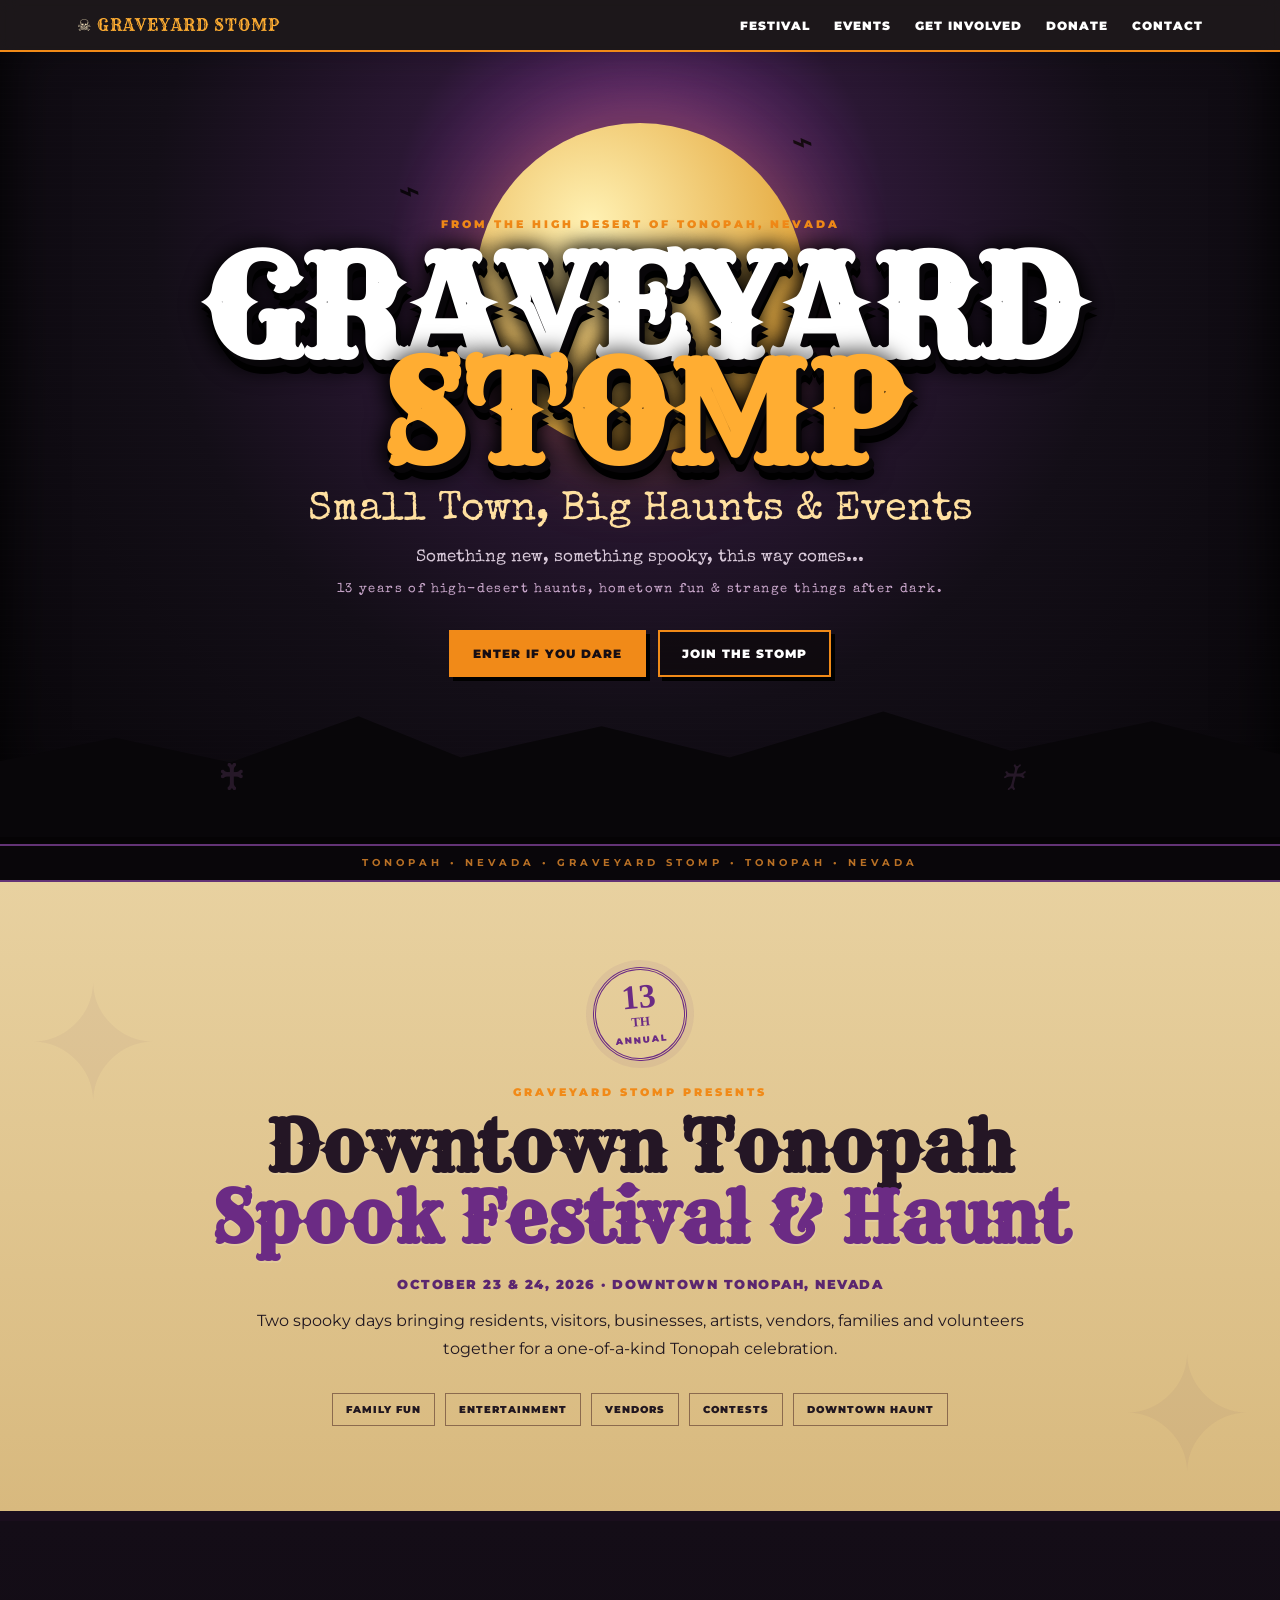
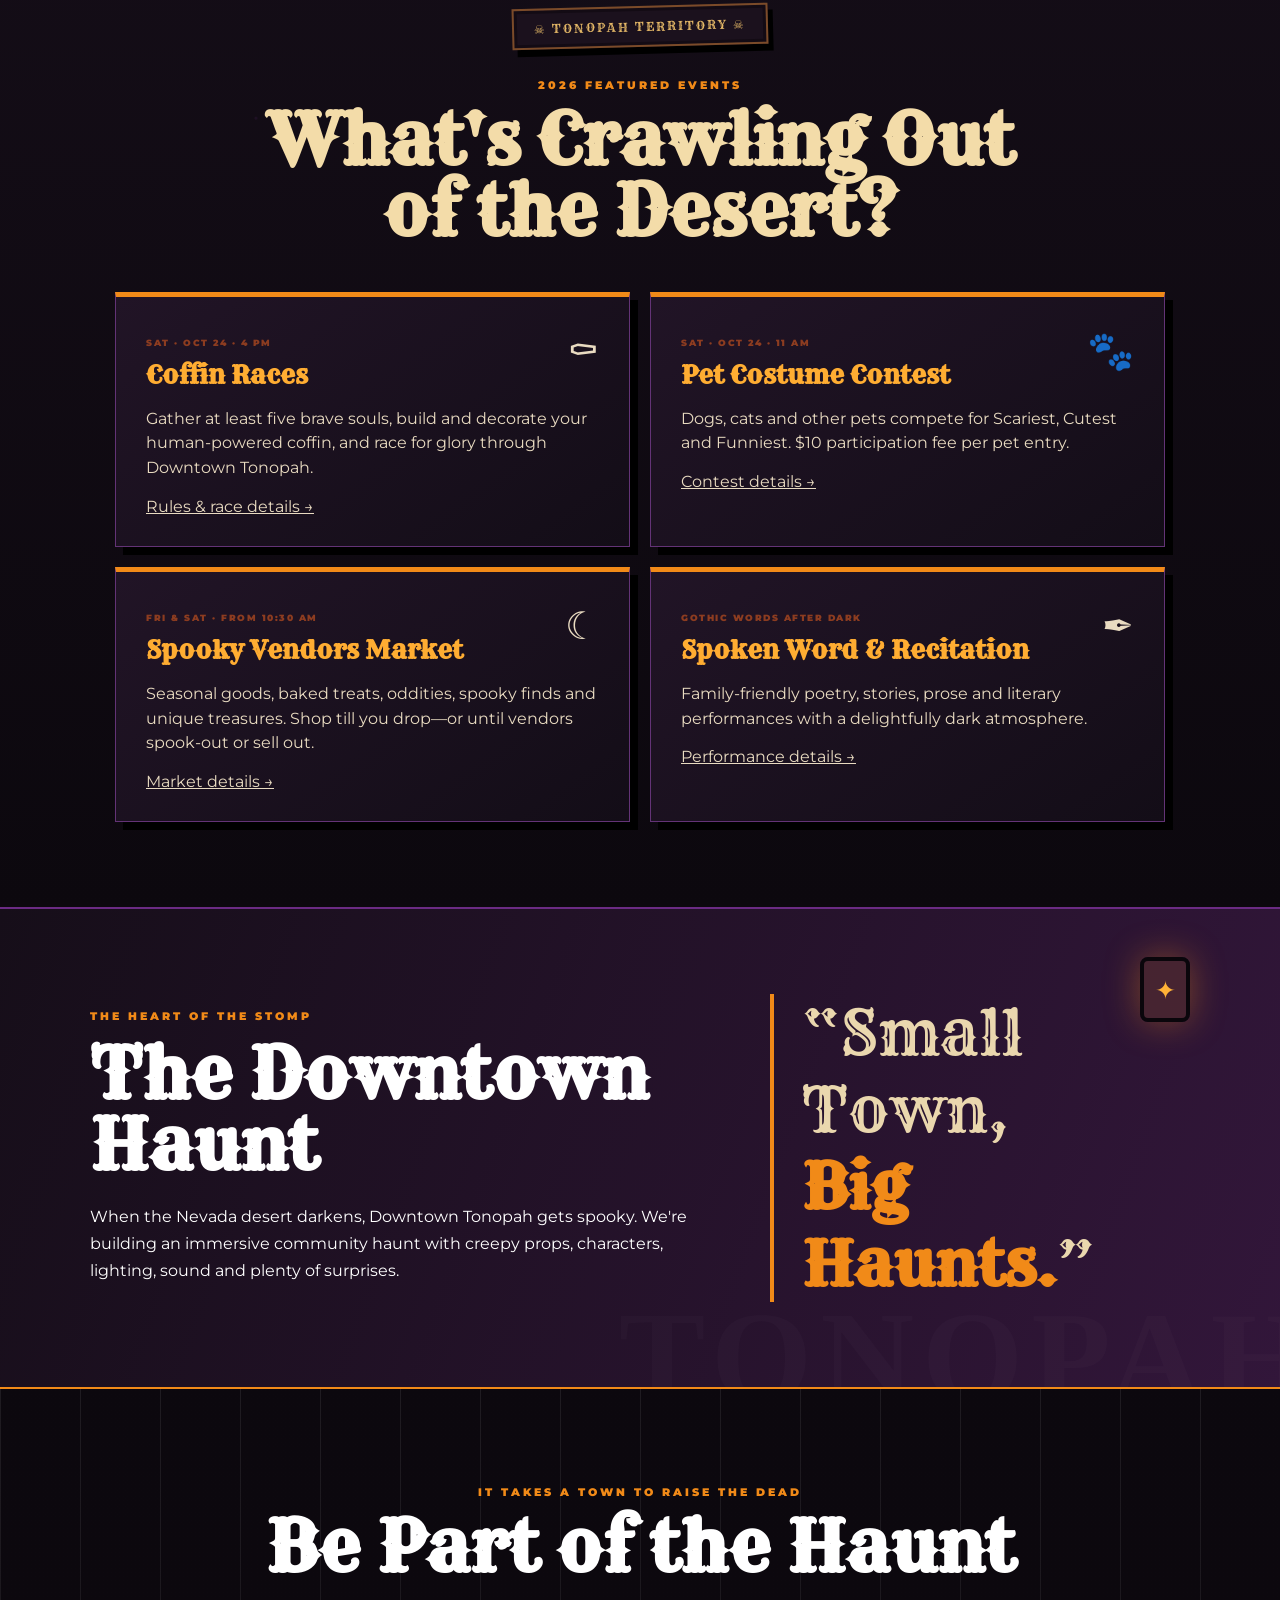
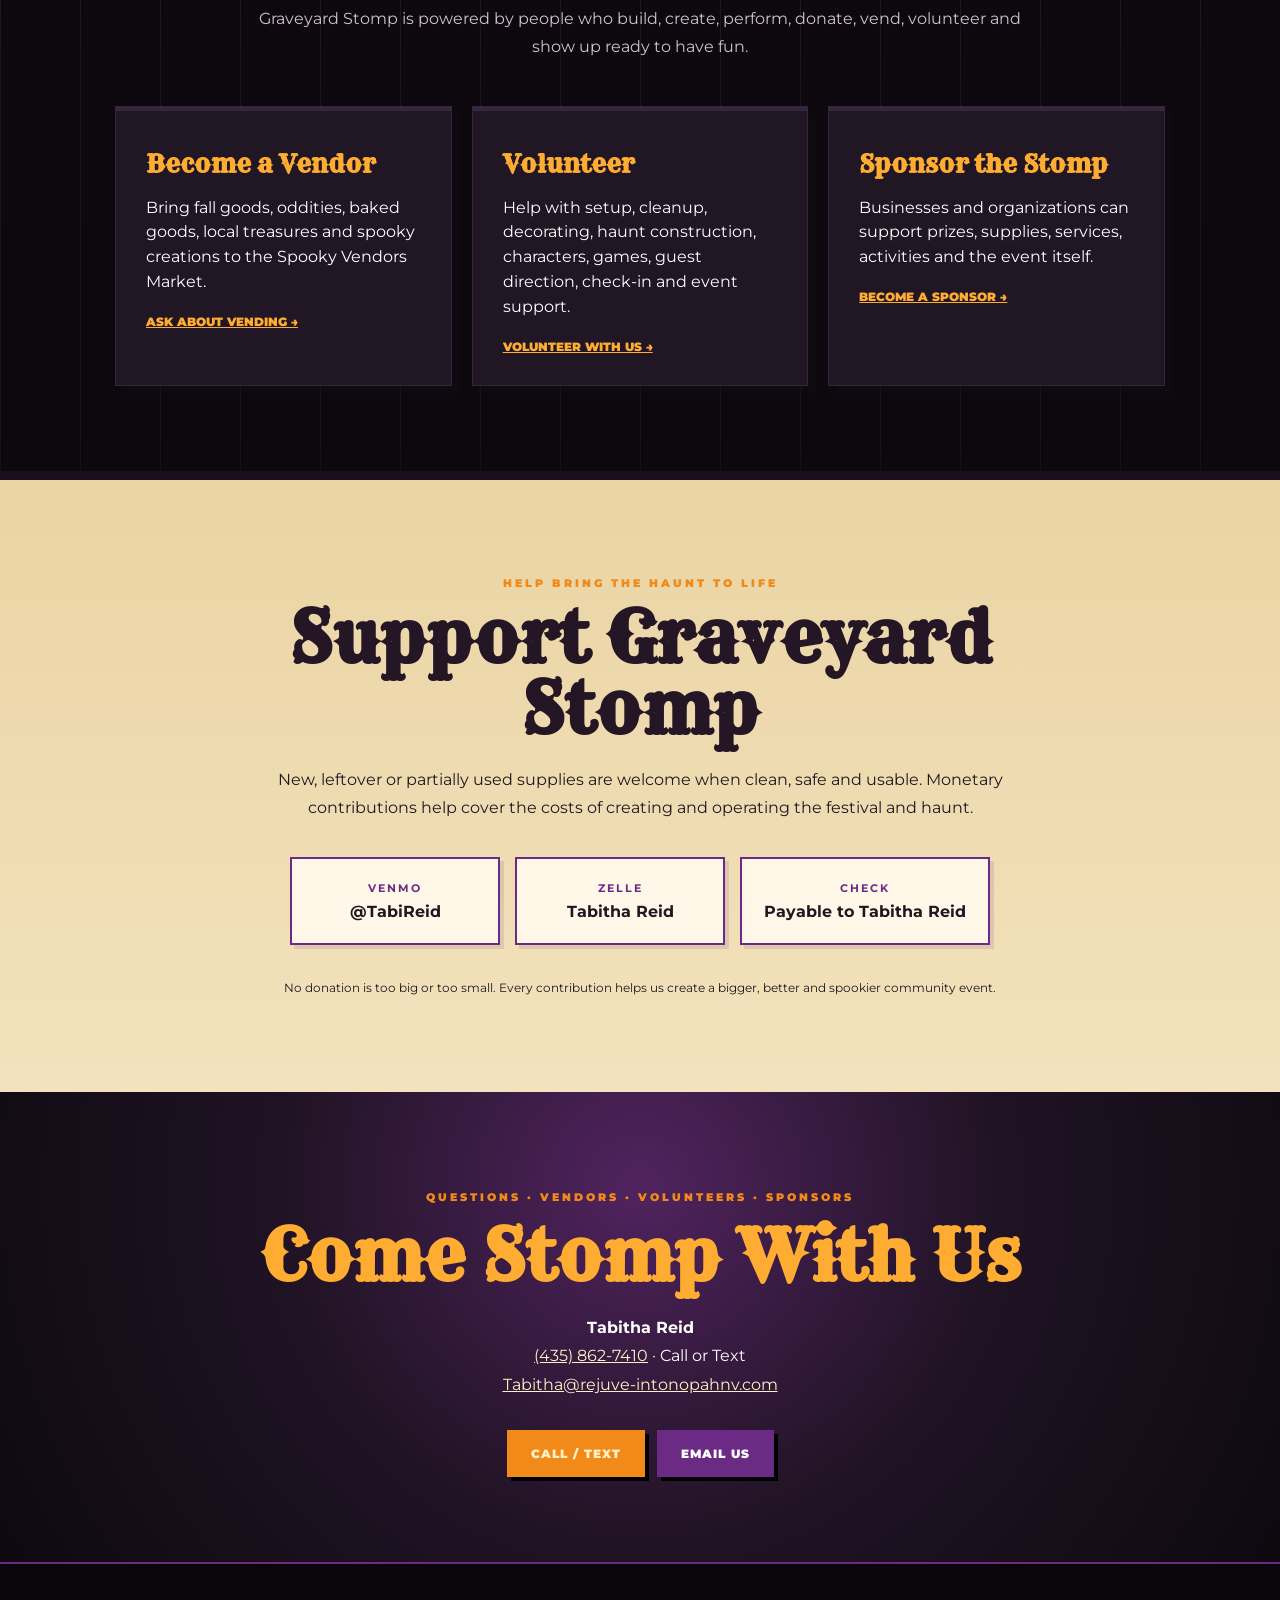
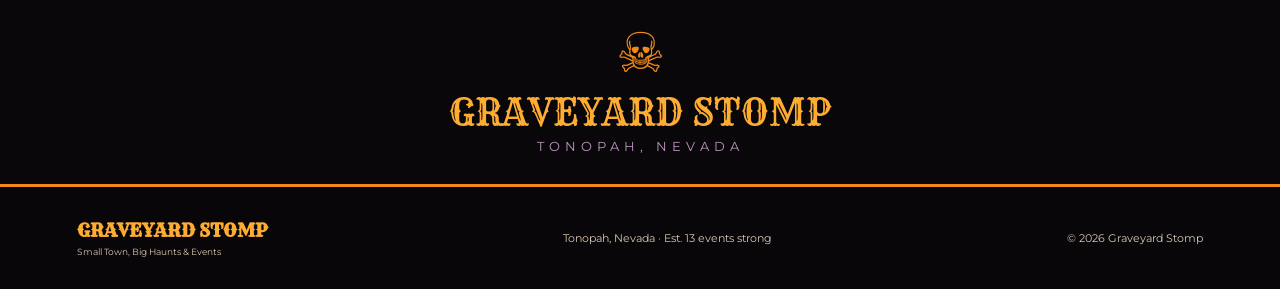
==== commit a3a986a3: "Link featured events to detailed pages" ====
--- a/index.html
+++ b/index.html
@@ -6,10 +6,10 @@
 <section class="hero"><div class="batfield" aria-hidden="true">⌁　⌁　⌁</div><div class="stars"></div><div class="moon"></div><div class="hero-copy"><p class="eyebrow">FROM THE HIGH DESERT OF TONOPAH, NEVADA</p><h1>GRAVEYARD<br><em>STOMP</em></h1><p class="tagline">Small Town, Big Haunts &amp; Events</p><p class="tease">Something new, something spooky, this way comes...</p><p class="western-note">13 years of high-desert haunts, hometown fun &amp; strange things after dark.</p><div class="cta"><a class="button" href="#festival">ENTER IF YOU DARE</a><a class="button ghost" href="#involved">JOIN THE STOMP</a></div></div><div class="desert" aria-hidden="true"><span>✦</span><b>♰</b><i>♰</i></div></section>
 <div class="weathered-rule" aria-hidden="true">TONOPAH • NEVADA • GRAVEYARD STOMP • TONOPAH • NEVADA</div><section class="festival" id="festival"><div class="seal">13<span>TH</span><small>ANNUAL</small></div><p class="eyebrow">GRAVEYARD STOMP PRESENTS</p><h2>Downtown Tonopah<br><span>Spook Festival &amp; Haunt</span></h2><p class="date">OCTOBER 23 &amp; 24, 2026 · DOWNTOWN TONOPAH, NEVADA</p><p class="lead">Two spooky days bringing residents, visitors, businesses, artists, vendors, families and volunteers together for a one-of-a-kind Tonopah celebration.</p><div class="highlights"><span>FAMILY FUN</span><span>ENTERTAINMENT</span><span>VENDORS</span><span>CONTESTS</span><span>DOWNTOWN HAUNT</span></div></section>
 <section class="events"><div class="mine-sign" aria-hidden="true">☠ TONOPAH TERRITORY ☠</div><div class="event-intro" id="events"><p class="eyebrow">2026 FEATURED EVENTS</p></div><h2>What's Crawling Out<br>of the Desert?</h2><div class="cards">
-<article><div class="icon">⚰</div><p class="kicker">SAT · OCT 24 · 4 PM</p><h3>Coffin Races</h3><p>Gather at least five brave souls, build and decorate your human-powered coffin, and race for glory through Downtown Tonopah.</p><span class="soon">Rules &amp; registration coming online</span></article>
-<article><div class="icon">🐾</div><p class="kicker">SAT · OCT 24 · 11 AM</p><h3>Pet Costume Contest</h3><p>Dogs, cats and other pets compete for Scariest, Cutest and Funniest. $10 participation fee per pet entry.</p><span class="soon">Sponsored by Muddy Paws</span></article>
-<article><div class="icon">☾</div><p class="kicker">FRI &amp; SAT · FROM 10:30 AM</p><h3>Spooky Vendors Market</h3><p>Seasonal goods, baked treats, oddities, spooky finds and unique treasures. Shop till you drop—or until vendors spook-out or sell out.</p><span class="soon">Vendor information coming online</span></article>
-<article><div class="icon">✒</div><p class="kicker">GOTHIC WORDS AFTER DARK</p><h3>Spoken Word &amp; Recitation</h3><p>Family-friendly poetry, stories, prose and literary performances with a delightfully dark atmosphere.</p><span class="soon">Reader &amp; reciter information coming online</span></article>
+<article><div class="icon">⚰</div><p class="kicker">SAT · OCT 24 · 4 PM</p><h3>Coffin Races</h3><p>Gather at least five brave souls, build and decorate your human-powered coffin, and race for glory through Downtown Tonopah.</p><a class="cardlink" href="coffin-races.html">Rules &amp; race details →</a></article>
+<article><div class="icon">🐾</div><p class="kicker">SAT · OCT 24 · 11 AM</p><h3>Pet Costume Contest</h3><p>Dogs, cats and other pets compete for Scariest, Cutest and Funniest. $10 participation fee per pet entry.</p><a class="cardlink" href="pet-costume.html">Contest details →</a></article>
+<article><div class="icon">☾</div><p class="kicker">FRI &amp; SAT · FROM 10:30 AM</p><h3>Spooky Vendors Market</h3><p>Seasonal goods, baked treats, oddities, spooky finds and unique treasures. Shop till you drop—or until vendors spook-out or sell out.</p><a class="cardlink" href="vendors.html">Market details →</a></article>
+<article><div class="icon">✒</div><p class="kicker">GOTHIC WORDS AFTER DARK</p><h3>Spoken Word &amp; Recitation</h3><p>Family-friendly poetry, stories, prose and literary performances with a delightfully dark atmosphere.</p><a class="cardlink" href="spoken-word.html">Performance details →</a></article>
 </div></section>
 <section class="haunt"><div class="lantern" aria-hidden="true">✦</div><div><p class="eyebrow">THE HEART OF THE STOMP</p><h2>The Downtown Haunt</h2><p>When the Nevada desert darkens, Downtown Tonopah gets spooky. We're building an immersive community haunt with creepy props, characters, lighting, sound and plenty of surprises.</p></div><blockquote>“Small Town,<br><strong>Big Haunts.</strong>”</blockquote></section>
 <section class="dark" id="involved"><p class="eyebrow">IT TAKES A TOWN TO RAISE THE DEAD</p><h2>Be Part of the Haunt</h2><p class="lead">Graveyard Stomp is powered by people who build, create, perform, donate, vend, volunteer and show up ready to have fun.</p><div class="cards involvement">
--- a/styles.css
+++ b/styles.css
@@ -1,4 +1,6 @@
 @import url('https://fonts.googleapis.com/css2?family=Rye&family=Special+Elite&family=Montserrat:wght@500;700;900&display=swap');:root{--orange:#f18a18;--orange2:#ffad32;--purple:#6b2b84;--deep:#120d15;--black:#080609;--cream:#f3e2bd;--paper:#ead4a4;--white:#fffaf0}*{box-sizing:border-box}html{scroll-behavior:smooth}body{margin:0;background:var(--cream);color:#211720;font-family:'Montserrat',Arial,sans-serif}a{color:inherit}.nav{position:sticky;top:0;z-index:20;background:#0b080ded;color:white;display:flex;justify-content:space-between;align-items:center;padding:15px 6%;border-bottom:2px solid var(--orange);backdrop-filter:blur(8px)}.brand{font-family:'Rye',Georgia,serif;text-decoration:none;letter-spacing:1px;color:var(--orange2)}.brand span{color:var(--cream)}nav{display:flex;gap:24px}nav a{text-decoration:none;font-size:12px;font-weight:900;text-transform:uppercase;letter-spacing:1px}nav a:hover{color:var(--orange)}.menu{display:none;background:none;border:0;color:var(--orange);font-size:25px}.hero{min-height:88vh;display:grid;place-items:center;text-align:center;color:white;position:relative;overflow:hidden;padding:80px 20px;background:radial-gradient(circle at 50% 22%,#5b286f 0 13%,#2a1733 28%,#130e17 55%,#080609 100%)}.hero:before{content:"";position:absolute;inset:0;background:repeating-linear-gradient(0deg,transparent 0 5px,#ffffff05 6px);opacity:.35}.moon{position:absolute;width:min(38vw,330px);height:min(38vw,330px);border-radius:50%;background:radial-gradient(circle at 35% 30%,#fff1b3,#e6ad45 65%,#c77a1e);top:9%;box-shadow:0 0 90px #f28c1855}.hero-copy{z-index:3}.eyebrow{font-size:11px;font-weight:900;letter-spacing:3px;color:var(--orange);text-transform:uppercase}h1{font-family:'Rye',Georgia,serif;font-size:clamp(62px,12vw,138px);line-height:.77;margin:30px 0 24px;letter-spacing:-2px;text-shadow:5px 7px 0 #080609,0 0 25px #000}h1 em{font-style:normal;color:var(--orange2)}.tagline{font-family:'Special Elite',Georgia,serif;font-size:clamp(23px,4vw,40px);margin:0;color:#ffe0a0}.tease{font-family:'Special Elite',Georgia,serif;color:#d8c9d9;font-size:17px}.cta{display:flex;gap:12px;justify-content:center;flex-wrap:wrap;margin-top:30px}.button{padding:14px 22px;background:var(--orange);color:#160d13;text-decoration:none;font-size:12px;font-weight:900;letter-spacing:1px;border:2px solid var(--orange);box-shadow:4px 4px 0 #000}.button.ghost{background:#0c080aaa;color:white}.button.purple{background:var(--purple);border-color:var(--purple);color:white}.desert{position:absolute;z-index:2;bottom:-3px;width:100%;height:21%;background:#080609;clip-path:polygon(0 52%,9% 38%,18% 53%,28% 25%,36% 50%,47% 31%,57% 50%,69% 22%,79% 46%,90% 28%,100% 48%,100% 100%,0 100%)}.desert b,.desert i{position:absolute;bottom:25%;font-size:35px;color:#261828}.desert b{left:17%}.desert i{right:20%}.desert span{position:absolute;left:7%;top:10%;color:#d38b32}section{padding:85px max(7%,20px);text-align:center;position:relative}h2{font-family:'Rye',Georgia,serif;font-size:clamp(38px,6vw,70px);line-height:1.02;margin:12px auto 22px;max-width:950px;color:#241625}h2 span{color:var(--purple)}.lead{max-width:800px;margin:15px auto;line-height:1.75;font-size:16px}.festival{background:linear-gradient(#f1dfb8,#e7c991);overflow:hidden}.festival:before,.festival:after{content:"✦";position:absolute;font-size:160px;color:#5d28640c}.festival:before{left:2%;top:10%}.festival:after{right:2%;bottom:0}.seal{width:94px;height:94px;border:3px double var(--purple);border-radius:50%;display:flex;flex-direction:column;justify-content:center;margin:0 auto 24px;font:900 34px/25px Georgia;color:var(--purple);transform:rotate(-5deg)}.seal span{font-size:13px}.seal small{font:900 9px Montserrat;letter-spacing:2px}.date{font-size:13px;font-weight:900;letter-spacing:1.5px;color:#5b266f}.highlights{display:flex;justify-content:center;gap:10px;flex-wrap:wrap;margin-top:30px}.highlights span{border:1px solid #8b6a4e;padding:9px 13px;font-size:10px;font-weight:900;letter-spacing:1px}.events{background:#f6ead0}.cards{display:grid;grid-template-columns:repeat(2,minmax(240px,1fr));gap:20px;max-width:1050px;margin:45px auto 0;text-align:left}.cards article{background:#fff9ea;padding:30px;border:1px solid #cbb893;border-top:5px solid var(--orange);box-shadow:7px 7px 0 #2b17251a;position:relative}.icon{font-size:38px;float:right;margin-left:10px}.kicker{font-size:9px;font-weight:900;letter-spacing:1.5px;color:#8c3c20}.cards h3{font-family:'Rye',Georgia,serif;font-size:25px;margin:7px 0 12px;color:var(--purple)}.cards p{line-height:1.55}.soon{display:block;margin-top:18px;padding-top:12px;border-top:1px dashed #bba987;font-family:'Special Elite',serif;font-size:13px}.haunt{background:linear-gradient(110deg,#160e19,#32163a);color:white;display:grid;grid-template-columns:1.2fr .8fr;gap:50px;align-items:center;text-align:left}.haunt h2{color:white;margin-left:0}.haunt p{line-height:1.7;max-width:700px}.haunt blockquote{font-family:'Rye',Georgia,serif;font-size:clamp(32px,5vw,62px);margin:0;color:#ead7ae;border-left:4px solid var(--orange);padding-left:28px}.haunt strong{color:var(--orange)}.dark{background:#0d090f;color:white}.dark h2{color:white}.dark .lead{color:#cfc3d0}.dark .cards article{background:#201624;border-color:#36263b}.dark .cards h3{color:var(--orange2)}.involvement{grid-template-columns:repeat(3,1fr)}.involvement a{color:#ffad32;font-size:12px;font-weight:900;text-transform:uppercase}.donation{background:linear-gradient(#ead4a4,#f3e2bd)}.donate{display:flex;gap:15px;justify-content:center;flex-wrap:wrap;margin:35px auto}.donate div{background:#fff8e9;border:2px solid var(--purple);min-width:210px;padding:22px;box-shadow:4px 4px 0 #6b2b8422}.donate strong,.donate b{display:block}.donate strong{color:var(--purple);font-size:11px;letter-spacing:2px}.donate b{margin-top:7px}.small{font-size:12px}.contact{background:#201324;color:white}.contact h2{color:var(--orange2)}.contact a{color:#fff0c7}.contact p{line-height:1.8}footer{background:#080609;color:#d8c8b2;padding:32px 6%;display:flex;gap:25px;justify-content:space-between;align-items:center;flex-wrap:wrap;border-top:3px solid var(--orange);font-size:11px}footer strong,footer small{display:block}footer strong{font-family:'Rye',Georgia,serif;color:var(--orange2);font-size:18px}footer small{margin-top:4px}@media(max-width:760px){.menu{display:block}nav{display:none;position:absolute;top:57px;left:0;right:0;background:#0b080d;padding:20px;flex-direction:column;text-align:center;border-bottom:2px solid var(--orange)}nav.open{display:flex}.hero{min-height:82vh}.moon{width:250px;height:250px}.cards,.involvement,.haunt{grid-template-columns:1fr}.haunt{text-align:center}.haunt h2{margin-left:auto}.haunt blockquote{text-align:left}.nav{padding:14px 20px}section{padding:65px 20px}h1{letter-spacing:-1px}.desert{height:14%}footer{justify-content:center;text-align:center}}
 
 /* Approved Graveyard Stomp visual direction: no business logos */
-.hero{border-bottom:7px solid #050305;box-shadow:inset 0 -35px 60px #000}.hero-copy{max-width:920px}.hero h1{filter:drop-shadow(0 7px 0 #000)}.western-note{font-family:'Special Elite',serif;font-size:13px;letter-spacing:1.4px;color:#c9a7cb;margin:18px auto 0;max-width:650px}.batfield{position:absolute;top:11%;left:7%;right:7%;font-size:36px;letter-spacing:70px;color:#050305;opacity:.85;transform:rotate(-7deg)}.cowboy{position:absolute;left:max(3%,20px);bottom:8%;width:190px;height:245px;z-index:4;filter:drop-shadow(8px 12px 5px #0009);transform:rotate(-4deg)}.cowboy .hat{position:absolute;top:0;left:6px;width:178px;height:63px;background:#09070a;border:4px solid #402247;border-radius:55% 55% 22% 22%;color:#f28c18;font-size:15px;padding-top:13px}.cowboy .hat:after{content:"";position:absolute;left:-25px;bottom:-12px;width:225px;height:24px;background:#09070a;border-radius:50%}.cowboy .skull{position:absolute;top:55px;left:39px;width:112px;height:115px;display:grid;place-items:center;font-size:91px;line-height:1;color:#ead5ad;text-shadow:2px 3px 0 #000}.cowboy .bandana{position:absolute;top:161px;left:49px;width:94px;height:77px;background:#9a391c;clip-path:polygon(0 0,100% 0,50% 100%);display:grid;place-items:start center;color:#f0a331;font-size:15px;padding-top:8px}.weathered-rule{background:#09060a;color:#b97025;border-top:2px solid #633376;border-bottom:2px solid #633376;padding:12px;text-align:center;font:700 10px/1 Montserrat,Arial;letter-spacing:4px;overflow:hidden;white-space:nowrap}.festival{background:linear-gradient(#e8d1a0,#d8b97e);border-bottom:10px solid #1a0e1d}.festival h2{text-shadow:1px 2px 0 #fff2}.seal{box-shadow:0 0 0 7px #6b2b8412}.events{background-color:#110b14;background-image:radial-gradient(circle at 20% 20%,#6b2b8422 0 1px,transparent 2px),linear-gradient(#140d17,#0c080e);color:#eee0c5}.events h2{color:#f3dca9}.events .cards article{background:linear-gradient(145deg,#211426,#130d17);border:1px solid #633376;border-top:5px solid var(--orange);color:#e9dbc1;box-shadow:8px 8px 0 #000}.events .cards h3{color:#ffad32}.events .soon{color:#bd9ac3;border-color:#583d5e}.mine-sign{display:inline-block;background:#1b111d;border:2px solid #7b4b29;box-shadow:inset 0 0 0 3px #130b14,5px 7px 0 #000;color:#e4b867;font-family:'Rye',serif;font-size:12px;letter-spacing:2px;padding:11px 20px;transform:rotate(-1.5deg);margin-bottom:20px}.event-intro{display:contents}.haunt{overflow:hidden;border-top:2px solid #6b2b84;border-bottom:2px solid #f18a18}.haunt:after{content:"TONOPAH";position:absolute;right:-40px;bottom:-35px;font:900 130px/1 Georgia;color:#ffffff05;letter-spacing:8px}.lantern{position:absolute;right:7%;top:10%;width:50px;height:65px;border:4px solid #0a060b;border-radius:8px;display:grid;place-items:center;color:#ffb237;background:#f28c1820;box-shadow:0 0 35px #f18a1866;font-size:25px}.dark{background-image:linear-gradient(#0c080eeb,#0c080ef5),repeating-linear-gradient(90deg,#fff 0 1px,transparent 1px 80px)}.donation{border-top:9px solid #1b0e1d}.contact{background:radial-gradient(circle at 50% 20%,#51235f,#201324 48%,#0d090f)}.final-mark{background:#0a070b;color:#f2d8a7;text-align:center;padding:55px 20px 30px;border-top:2px solid #6b2b84}.final-mark span{display:block;font-size:55px;color:#f18a18}.final-mark b{display:block;font:36px/1 'Rye',Georgia,serif;color:#ffad32;margin-top:8px}.final-mark small{display:block;margin-top:8px;letter-spacing:5px;color:#b996bd}@media(max-width:760px){.cowboy{width:115px;height:155px;left:-8px;bottom:5%;opacity:.72;transform:scale(.72) rotate(-4deg);transform-origin:bottom left}.batfield{font-size:24px;letter-spacing:30px}.western-note{padding:0 22px}.weathered-rule{font-size:8px;letter-spacing:2px}.lantern{opacity:.5}.final-mark b{font-size:27px}}+.hero{border-bottom:7px solid #050305;box-shadow:inset 0 -35px 60px #000}.hero-copy{max-width:920px}.hero h1{filter:drop-shadow(0 7px 0 #000)}.western-note{font-family:'Special Elite',serif;font-size:13px;letter-spacing:1.4px;color:#c9a7cb;margin:18px auto 0;max-width:650px}.batfield{position:absolute;top:11%;left:7%;right:7%;font-size:36px;letter-spacing:70px;color:#050305;opacity:.85;transform:rotate(-7deg)}.cowboy{position:absolute;left:max(3%,20px);bottom:8%;width:190px;height:245px;z-index:4;filter:drop-shadow(8px 12px 5px #0009);transform:rotate(-4deg)}.cowboy .hat{position:absolute;top:0;left:6px;width:178px;height:63px;background:#09070a;border:4px solid #402247;border-radius:55% 55% 22% 22%;color:#f28c18;font-size:15px;padding-top:13px}.cowboy .hat:after{content:"";position:absolute;left:-25px;bottom:-12px;width:225px;height:24px;background:#09070a;border-radius:50%}.cowboy .skull{position:absolute;top:55px;left:39px;width:112px;height:115px;display:grid;place-items:center;font-size:91px;line-height:1;color:#ead5ad;text-shadow:2px 3px 0 #000}.cowboy .bandana{position:absolute;top:161px;left:49px;width:94px;height:77px;background:#9a391c;clip-path:polygon(0 0,100% 0,50% 100%);display:grid;place-items:start center;color:#f0a331;font-size:15px;padding-top:8px}.weathered-rule{background:#09060a;color:#b97025;border-top:2px solid #633376;border-bottom:2px solid #633376;padding:12px;text-align:center;font:700 10px/1 Montserrat,Arial;letter-spacing:4px;overflow:hidden;white-space:nowrap}.festival{background:linear-gradient(#e8d1a0,#d8b97e);border-bottom:10px solid #1a0e1d}.festival h2{text-shadow:1px 2px 0 #fff2}.seal{box-shadow:0 0 0 7px #6b2b8412}.events{background-color:#110b14;background-image:radial-gradient(circle at 20% 20%,#6b2b8422 0 1px,transparent 2px),linear-gradient(#140d17,#0c080e);color:#eee0c5}.events h2{color:#f3dca9}.events .cards article{background:linear-gradient(145deg,#211426,#130d17);border:1px solid #633376;border-top:5px solid var(--orange);color:#e9dbc1;box-shadow:8px 8px 0 #000}.events .cards h3{color:#ffad32}.events .soon{color:#bd9ac3;border-color:#583d5e}.mine-sign{display:inline-block;background:#1b111d;border:2px solid #7b4b29;box-shadow:inset 0 0 0 3px #130b14,5px 7px 0 #000;color:#e4b867;font-family:'Rye',serif;font-size:12px;letter-spacing:2px;padding:11px 20px;transform:rotate(-1.5deg);margin-bottom:20px}.event-intro{display:contents}.haunt{overflow:hidden;border-top:2px solid #6b2b84;border-bottom:2px solid #f18a18}.haunt:after{content:"TONOPAH";position:absolute;right:-40px;bottom:-35px;font:900 130px/1 Georgia;color:#ffffff05;letter-spacing:8px}.lantern{position:absolute;right:7%;top:10%;width:50px;height:65px;border:4px solid #0a060b;border-radius:8px;display:grid;place-items:center;color:#ffb237;background:#f28c1820;box-shadow:0 0 35px #f18a1866;font-size:25px}.dark{background-image:linear-gradient(#0c080eeb,#0c080ef5),repeating-linear-gradient(90deg,#fff 0 1px,transparent 1px 80px)}.donation{border-top:9px solid #1b0e1d}.contact{background:radial-gradient(circle at 50% 20%,#51235f,#201324 48%,#0d090f)}.final-mark{background:#0a070b;color:#f2d8a7;text-align:center;padding:55px 20px 30px;border-top:2px solid #6b2b84}.final-mark span{display:block;font-size:55px;color:#f18a18}.final-mark b{display:block;font:36px/1 'Rye',Georgia,serif;color:#ffad32;margin-top:8px}.final-mark small{display:block;margin-top:8px;letter-spacing:5px;color:#b996bd}@media(max-width:760px){.cowboy{width:115px;height:155px;left:-8px;bottom:5%;opacity:.72;transform:scale(.72) rotate(-4deg);transform-origin:bottom left}.batfield{font-size:24px;letter-spacing:30px}.western-note{padding:0 22px}.weathered-rule{font-size:8px;letter-spacing:2px}.lantern{opacity:.5}.final-mark b{font-size:27px}}
+/* Hero cleanup after live visual review */
+.hero-copy{position:relative;z-index:5;padding-bottom:55px}.hero h1{margin-top:24px}.hero .tagline,.hero .tease,.hero .western-note{position:relative;z-index:6}.hero .tagline{margin-top:12px}.hero .tease{margin-top:18px}.hero .western-note{margin-top:14px}.hero .cta{position:relative;z-index:7;margin-top:34px}.cowboy{display:none!important}@media(max-width:760px){.hero-copy{padding-bottom:25px}.hero .tagline{font-size:22px}.hero .tease{font-size:15px}.hero .western-note{font-size:11px;line-height:1.5}}
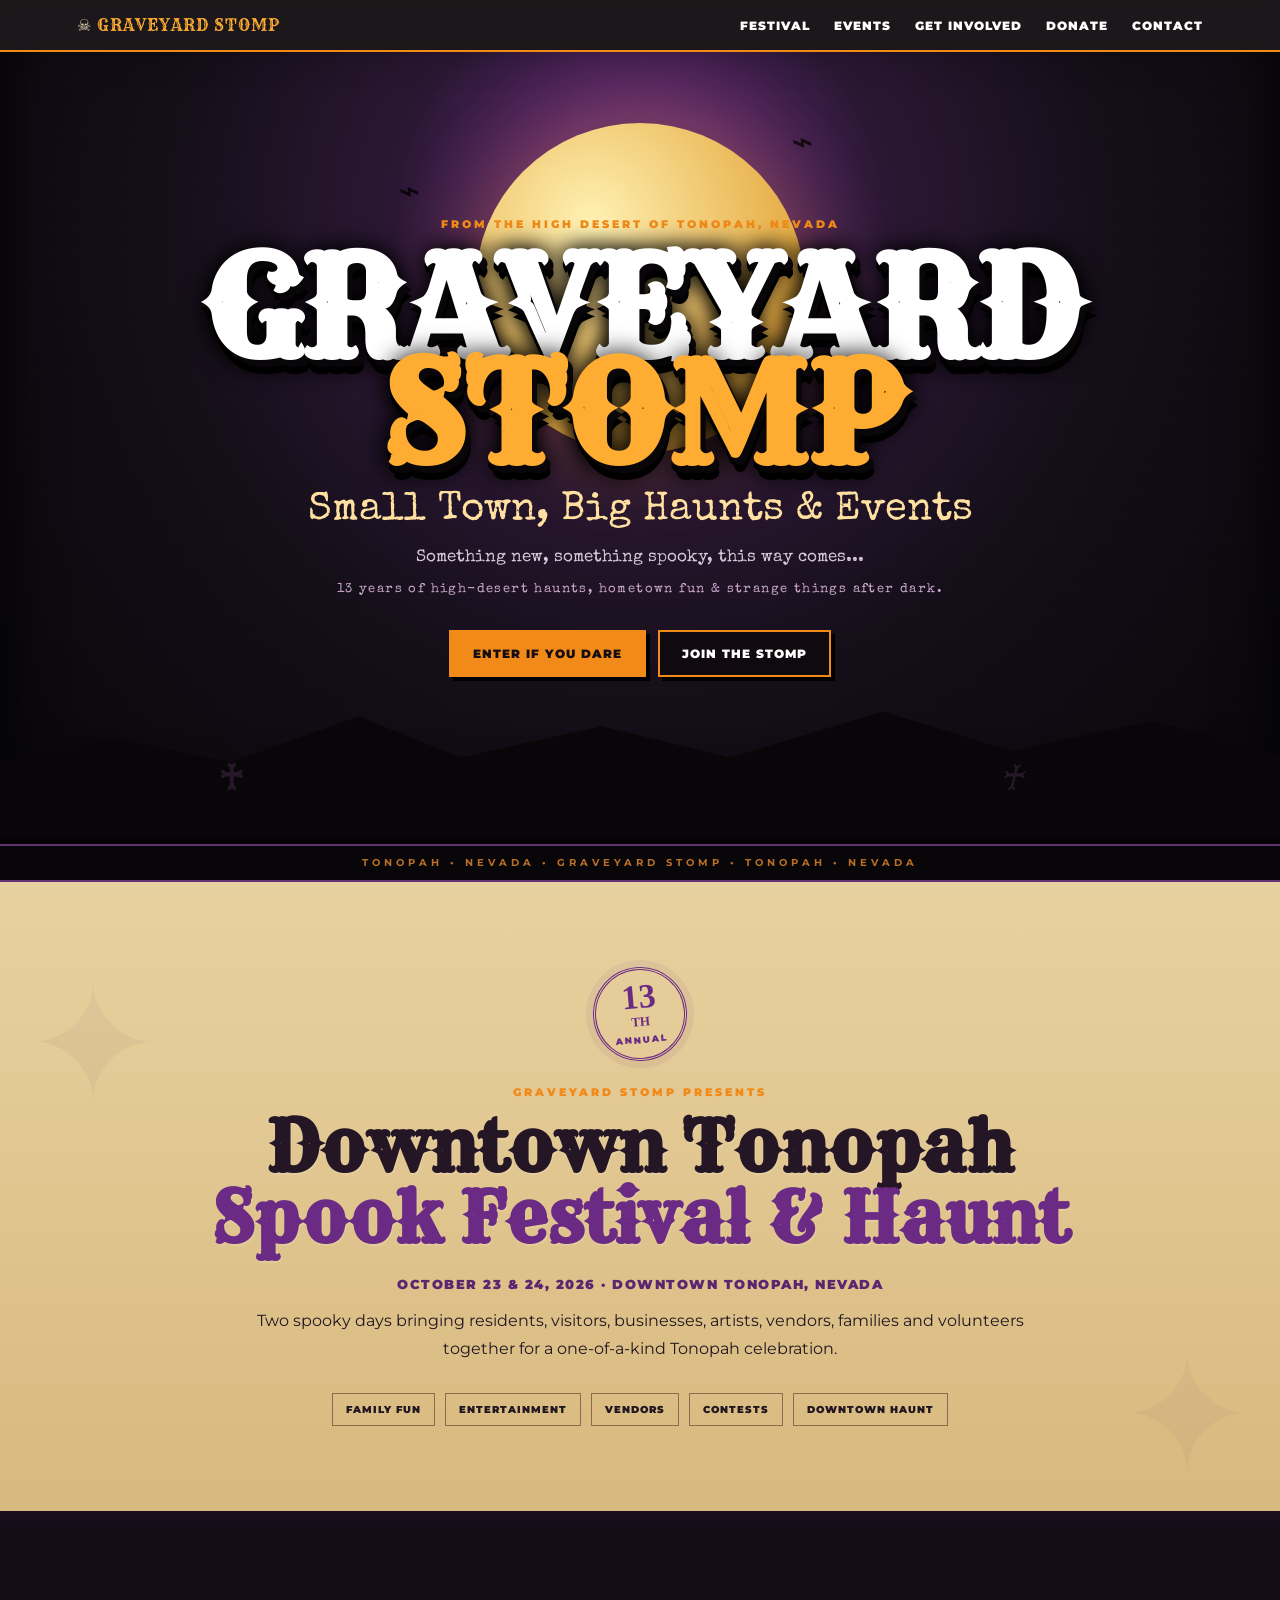
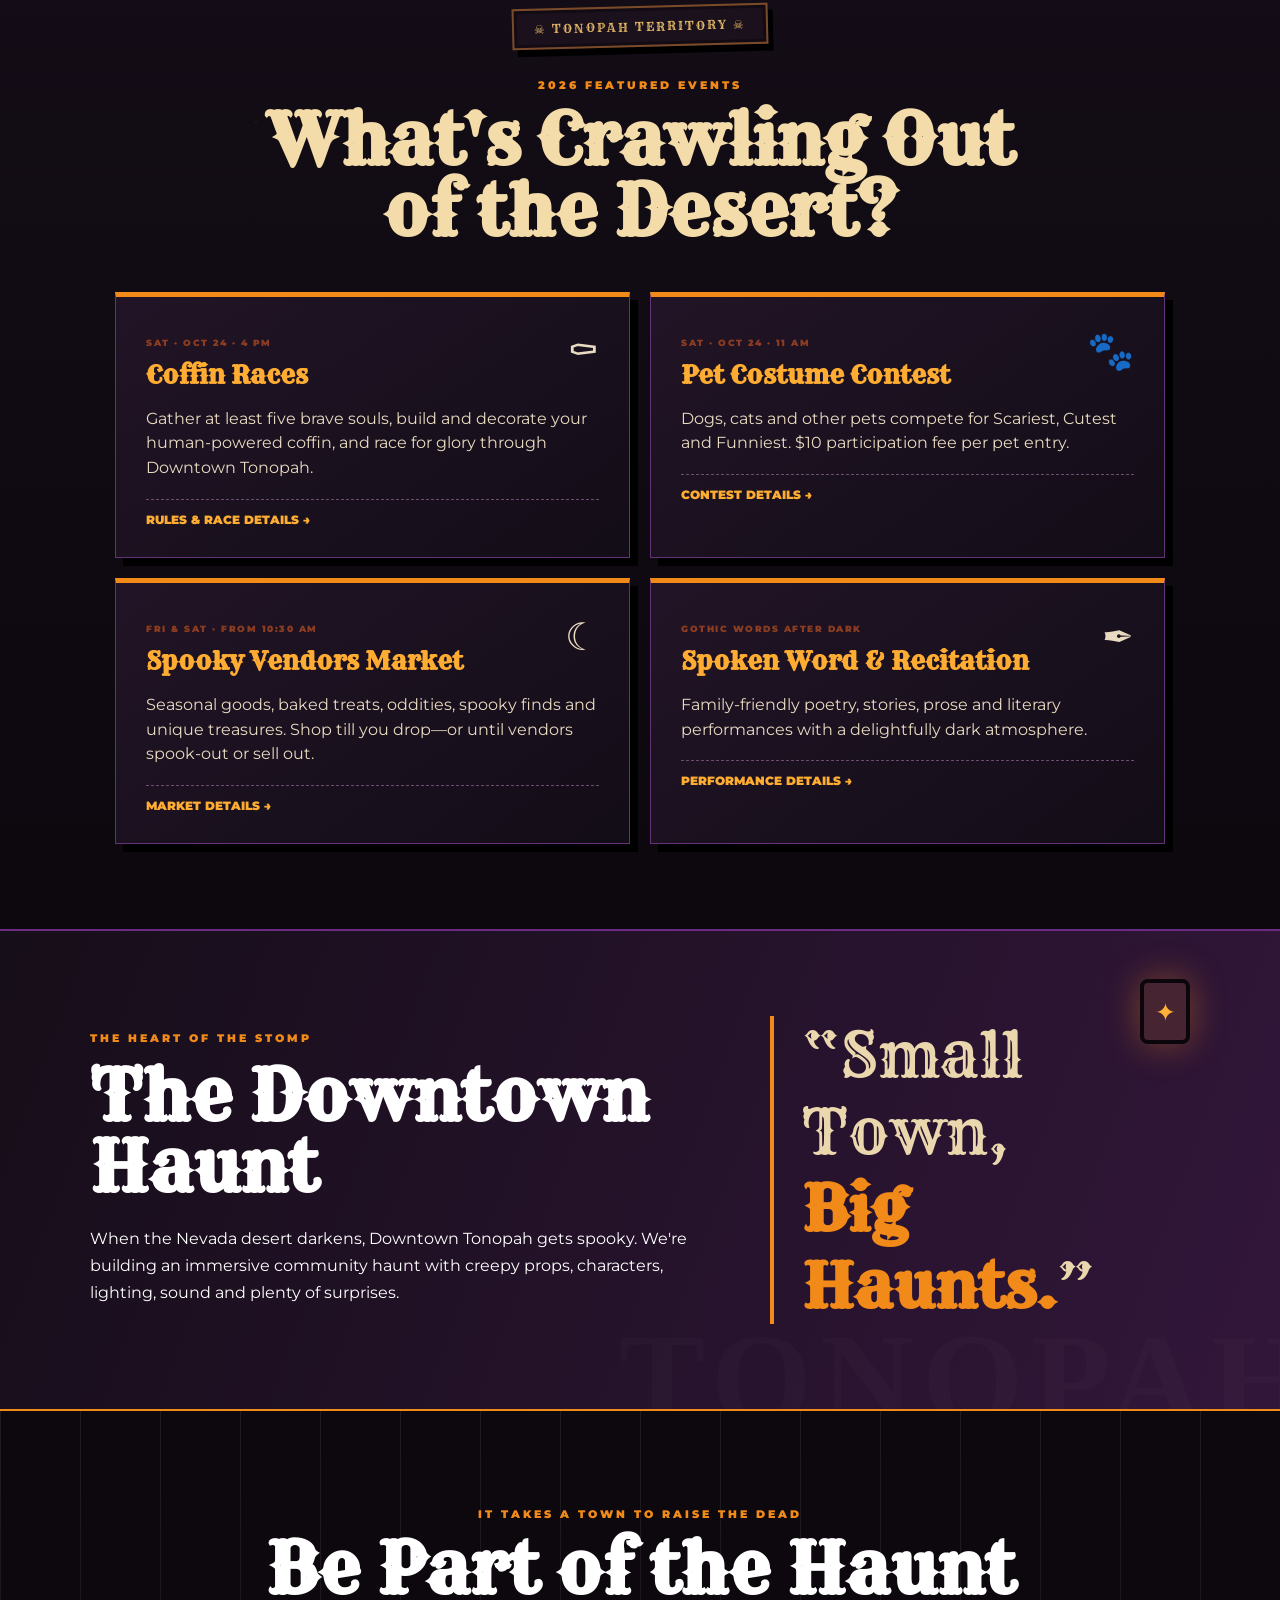
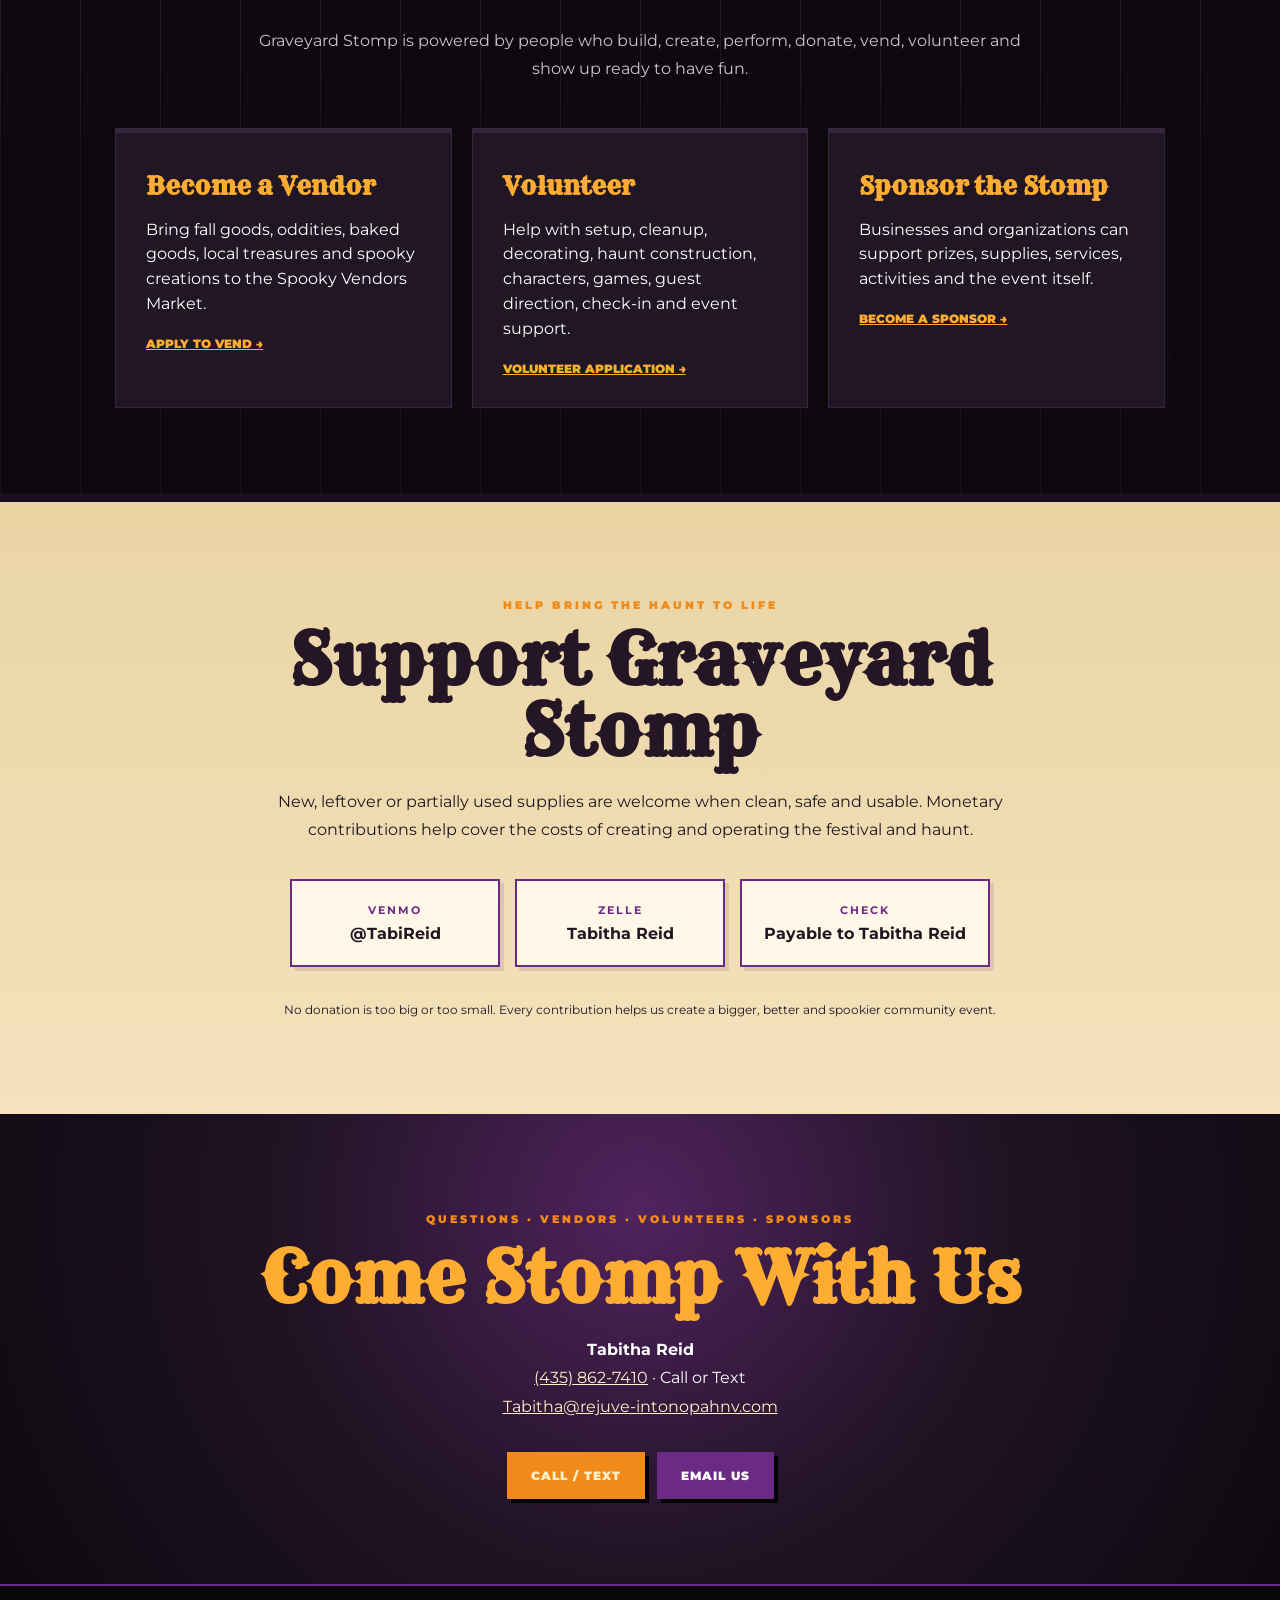
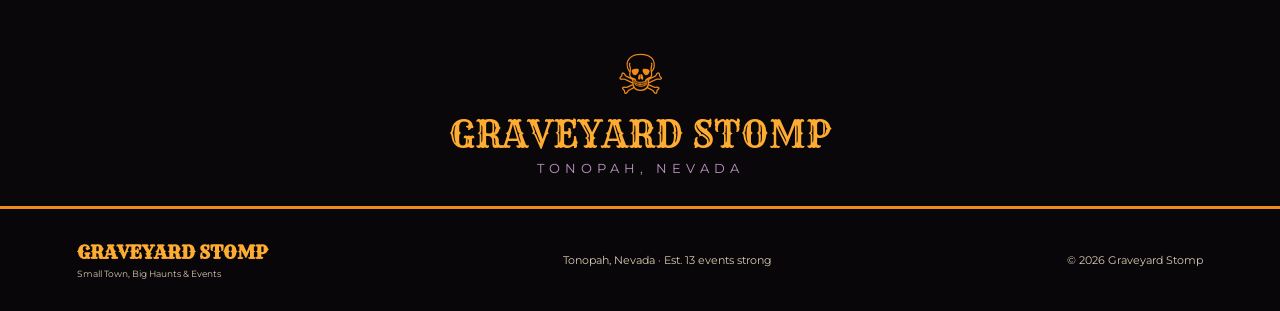
==== commit 45c82287: "Connect vendor and volunteer application workflow" ====
--- a/index.html
+++ b/index.html
@@ -13,8 +13,8 @@
 </div></section>
 <section class="haunt"><div class="lantern" aria-hidden="true">✦</div><div><p class="eyebrow">THE HEART OF THE STOMP</p><h2>The Downtown Haunt</h2><p>When the Nevada desert darkens, Downtown Tonopah gets spooky. We're building an immersive community haunt with creepy props, characters, lighting, sound and plenty of surprises.</p></div><blockquote>“Small Town,<br><strong>Big Haunts.</strong>”</blockquote></section>
 <section class="dark" id="involved"><p class="eyebrow">IT TAKES A TOWN TO RAISE THE DEAD</p><h2>Be Part of the Haunt</h2><p class="lead">Graveyard Stomp is powered by people who build, create, perform, donate, vend, volunteer and show up ready to have fun.</p><div class="cards involvement">
-<article><h3>Become a Vendor</h3><p>Bring fall goods, oddities, baked goods, local treasures and spooky creations to the Spooky Vendors Market.</p><a href="#contact">Ask about vending →</a></article>
-<article><h3>Volunteer</h3><p>Help with setup, cleanup, decorating, haunt construction, characters, games, guest direction, check-in and event support.</p><a href="#contact">Volunteer with us →</a></article>
+<article><h3>Become a Vendor</h3><p>Bring fall goods, oddities, baked goods, local treasures and spooky creations to the Spooky Vendors Market.</p><a href="vendor-application.html">Apply to vend →</a></article>
+<article><h3>Volunteer</h3><p>Help with setup, cleanup, decorating, haunt construction, characters, games, guest direction, check-in and event support.</p><a href="volunteer-application.html">Volunteer application →</a></article>
 <article><h3>Sponsor the Stomp</h3><p>Businesses and organizations can support prizes, supplies, services, activities and the event itself.</p><a href="#contact">Become a sponsor →</a></article>
 </div></section>
 <section class="donation" id="donate"><p class="eyebrow">HELP BRING THE HAUNT TO LIFE</p><h2>Support Graveyard Stomp</h2><p class="lead">New, leftover or partially used supplies are welcome when clean, safe and usable. Monetary contributions help cover the costs of creating and operating the festival and haunt.</p><div class="donate"><div><strong>VENMO</strong><b>@TabiReid</b></div><div><strong>ZELLE</strong><b>Tabitha Reid</b></div><div><strong>CHECK</strong><b>Payable to Tabitha Reid</b></div></div><p class="small">No donation is too big or too small. Every contribution helps us create a bigger, better and spookier community event.</p></section>
--- a/styles.css
+++ b/styles.css
@@ -3,4 +3,5 @@
 /* Approved Graveyard Stomp visual direction: no business logos */
 .hero{border-bottom:7px solid #050305;box-shadow:inset 0 -35px 60px #000}.hero-copy{max-width:920px}.hero h1{filter:drop-shadow(0 7px 0 #000)}.western-note{font-family:'Special Elite',serif;font-size:13px;letter-spacing:1.4px;color:#c9a7cb;margin:18px auto 0;max-width:650px}.batfield{position:absolute;top:11%;left:7%;right:7%;font-size:36px;letter-spacing:70px;color:#050305;opacity:.85;transform:rotate(-7deg)}.cowboy{position:absolute;left:max(3%,20px);bottom:8%;width:190px;height:245px;z-index:4;filter:drop-shadow(8px 12px 5px #0009);transform:rotate(-4deg)}.cowboy .hat{position:absolute;top:0;left:6px;width:178px;height:63px;background:#09070a;border:4px solid #402247;border-radius:55% 55% 22% 22%;color:#f28c18;font-size:15px;padding-top:13px}.cowboy .hat:after{content:"";position:absolute;left:-25px;bottom:-12px;width:225px;height:24px;background:#09070a;border-radius:50%}.cowboy .skull{position:absolute;top:55px;left:39px;width:112px;height:115px;display:grid;place-items:center;font-size:91px;line-height:1;color:#ead5ad;text-shadow:2px 3px 0 #000}.cowboy .bandana{position:absolute;top:161px;left:49px;width:94px;height:77px;background:#9a391c;clip-path:polygon(0 0,100% 0,50% 100%);display:grid;place-items:start center;color:#f0a331;font-size:15px;padding-top:8px}.weathered-rule{background:#09060a;color:#b97025;border-top:2px solid #633376;border-bottom:2px solid #633376;padding:12px;text-align:center;font:700 10px/1 Montserrat,Arial;letter-spacing:4px;overflow:hidden;white-space:nowrap}.festival{background:linear-gradient(#e8d1a0,#d8b97e);border-bottom:10px solid #1a0e1d}.festival h2{text-shadow:1px 2px 0 #fff2}.seal{box-shadow:0 0 0 7px #6b2b8412}.events{background-color:#110b14;background-image:radial-gradient(circle at 20% 20%,#6b2b8422 0 1px,transparent 2px),linear-gradient(#140d17,#0c080e);color:#eee0c5}.events h2{color:#f3dca9}.events .cards article{background:linear-gradient(145deg,#211426,#130d17);border:1px solid #633376;border-top:5px solid var(--orange);color:#e9dbc1;box-shadow:8px 8px 0 #000}.events .cards h3{color:#ffad32}.events .soon{color:#bd9ac3;border-color:#583d5e}.mine-sign{display:inline-block;background:#1b111d;border:2px solid #7b4b29;box-shadow:inset 0 0 0 3px #130b14,5px 7px 0 #000;color:#e4b867;font-family:'Rye',serif;font-size:12px;letter-spacing:2px;padding:11px 20px;transform:rotate(-1.5deg);margin-bottom:20px}.event-intro{display:contents}.haunt{overflow:hidden;border-top:2px solid #6b2b84;border-bottom:2px solid #f18a18}.haunt:after{content:"TONOPAH";position:absolute;right:-40px;bottom:-35px;font:900 130px/1 Georgia;color:#ffffff05;letter-spacing:8px}.lantern{position:absolute;right:7%;top:10%;width:50px;height:65px;border:4px solid #0a060b;border-radius:8px;display:grid;place-items:center;color:#ffb237;background:#f28c1820;box-shadow:0 0 35px #f18a1866;font-size:25px}.dark{background-image:linear-gradient(#0c080eeb,#0c080ef5),repeating-linear-gradient(90deg,#fff 0 1px,transparent 1px 80px)}.donation{border-top:9px solid #1b0e1d}.contact{background:radial-gradient(circle at 50% 20%,#51235f,#201324 48%,#0d090f)}.final-mark{background:#0a070b;color:#f2d8a7;text-align:center;padding:55px 20px 30px;border-top:2px solid #6b2b84}.final-mark span{display:block;font-size:55px;color:#f18a18}.final-mark b{display:block;font:36px/1 'Rye',Georgia,serif;color:#ffad32;margin-top:8px}.final-mark small{display:block;margin-top:8px;letter-spacing:5px;color:#b996bd}@media(max-width:760px){.cowboy{width:115px;height:155px;left:-8px;bottom:5%;opacity:.72;transform:scale(.72) rotate(-4deg);transform-origin:bottom left}.batfield{font-size:24px;letter-spacing:30px}.western-note{padding:0 22px}.weathered-rule{font-size:8px;letter-spacing:2px}.lantern{opacity:.5}.final-mark b{font-size:27px}}
 /* Hero cleanup after live visual review */
-.hero-copy{position:relative;z-index:5;padding-bottom:55px}.hero h1{margin-top:24px}.hero .tagline,.hero .tease,.hero .western-note{position:relative;z-index:6}.hero .tagline{margin-top:12px}.hero .tease{margin-top:18px}.hero .western-note{margin-top:14px}.hero .cta{position:relative;z-index:7;margin-top:34px}.cowboy{display:none!important}@media(max-width:760px){.hero-copy{padding-bottom:25px}.hero .tagline{font-size:22px}.hero .tease{font-size:15px}.hero .western-note{font-size:11px;line-height:1.5}}+.hero-copy{position:relative;z-index:5;padding-bottom:55px}.hero h1{margin-top:24px}.hero .tagline,.hero .tease,.hero .western-note{position:relative;z-index:6}.hero .tagline{margin-top:12px}.hero .tease{margin-top:18px}.hero .western-note{margin-top:14px}.hero .cta{position:relative;z-index:7;margin-top:34px}.cowboy{display:none!important}@media(max-width:760px){.hero-copy{padding-bottom:25px}.hero .tagline{font-size:22px}.hero .tease{font-size:15px}.hero .western-note{font-size:11px;line-height:1.5}}
+.cardlink{display:block;margin-top:18px;padding-top:12px;border-top:1px dashed #6b4d70;color:#ffad32!important;text-decoration:none;font-size:12px;font-weight:900;text-transform:uppercase}.detail{background:radial-gradient(circle at 50% 10%,#492054,#140d17 42%,#080609);color:#eadcc1;min-height:100vh}.detailmain{max-width:950px;margin:auto;padding:85px 25px 110px;text-align:center}.detailmain h1{font-size:clamp(54px,10vw,110px);margin:30px 0}.detailmain .bigdate{color:#ffad32;font-weight:900;letter-spacing:2px}.detailmain .lead{font-size:18px}.rulebox{margin:45px auto;text-align:left;background:#f1dfb8;color:#28182a;border:2px solid #f18a18;box-shadow:10px 10px 0 #000;padding:35px}.rulebox h2{font-size:35px;margin:0 0 20px;text-align:left}.rulebox li{margin:12px 0;line-height:1.55}.rulebox a{color:#6b2b84;font-weight:900}.awardgrid{display:grid;grid-template-columns:repeat(3,1fr);gap:10px;margin:25px 0}.awardgrid b{text-align:center;background:#6b2b84;color:#fff;padding:20px 10px}@media(max-width:600px){.awardgrid{grid-template-columns:1fr}.rulebox{padding:24px}.detailmain{padding-top:55px}}
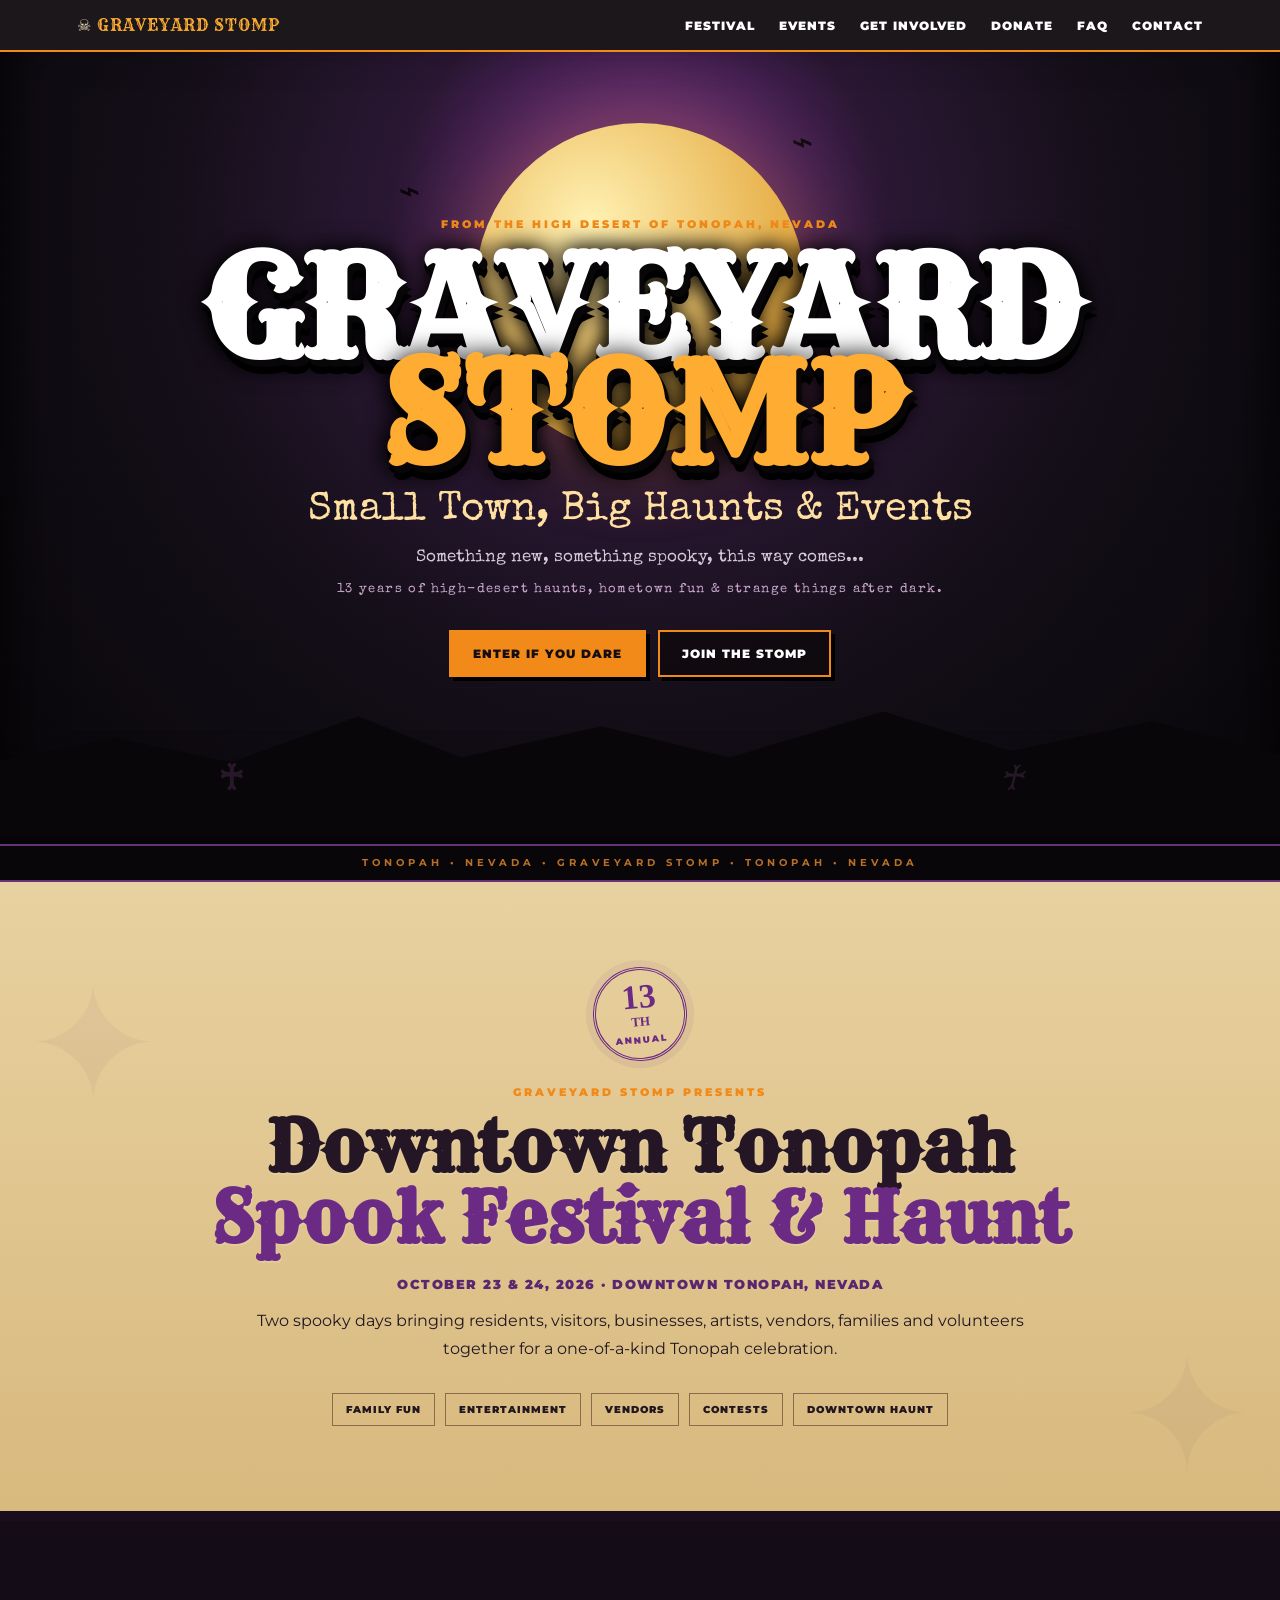
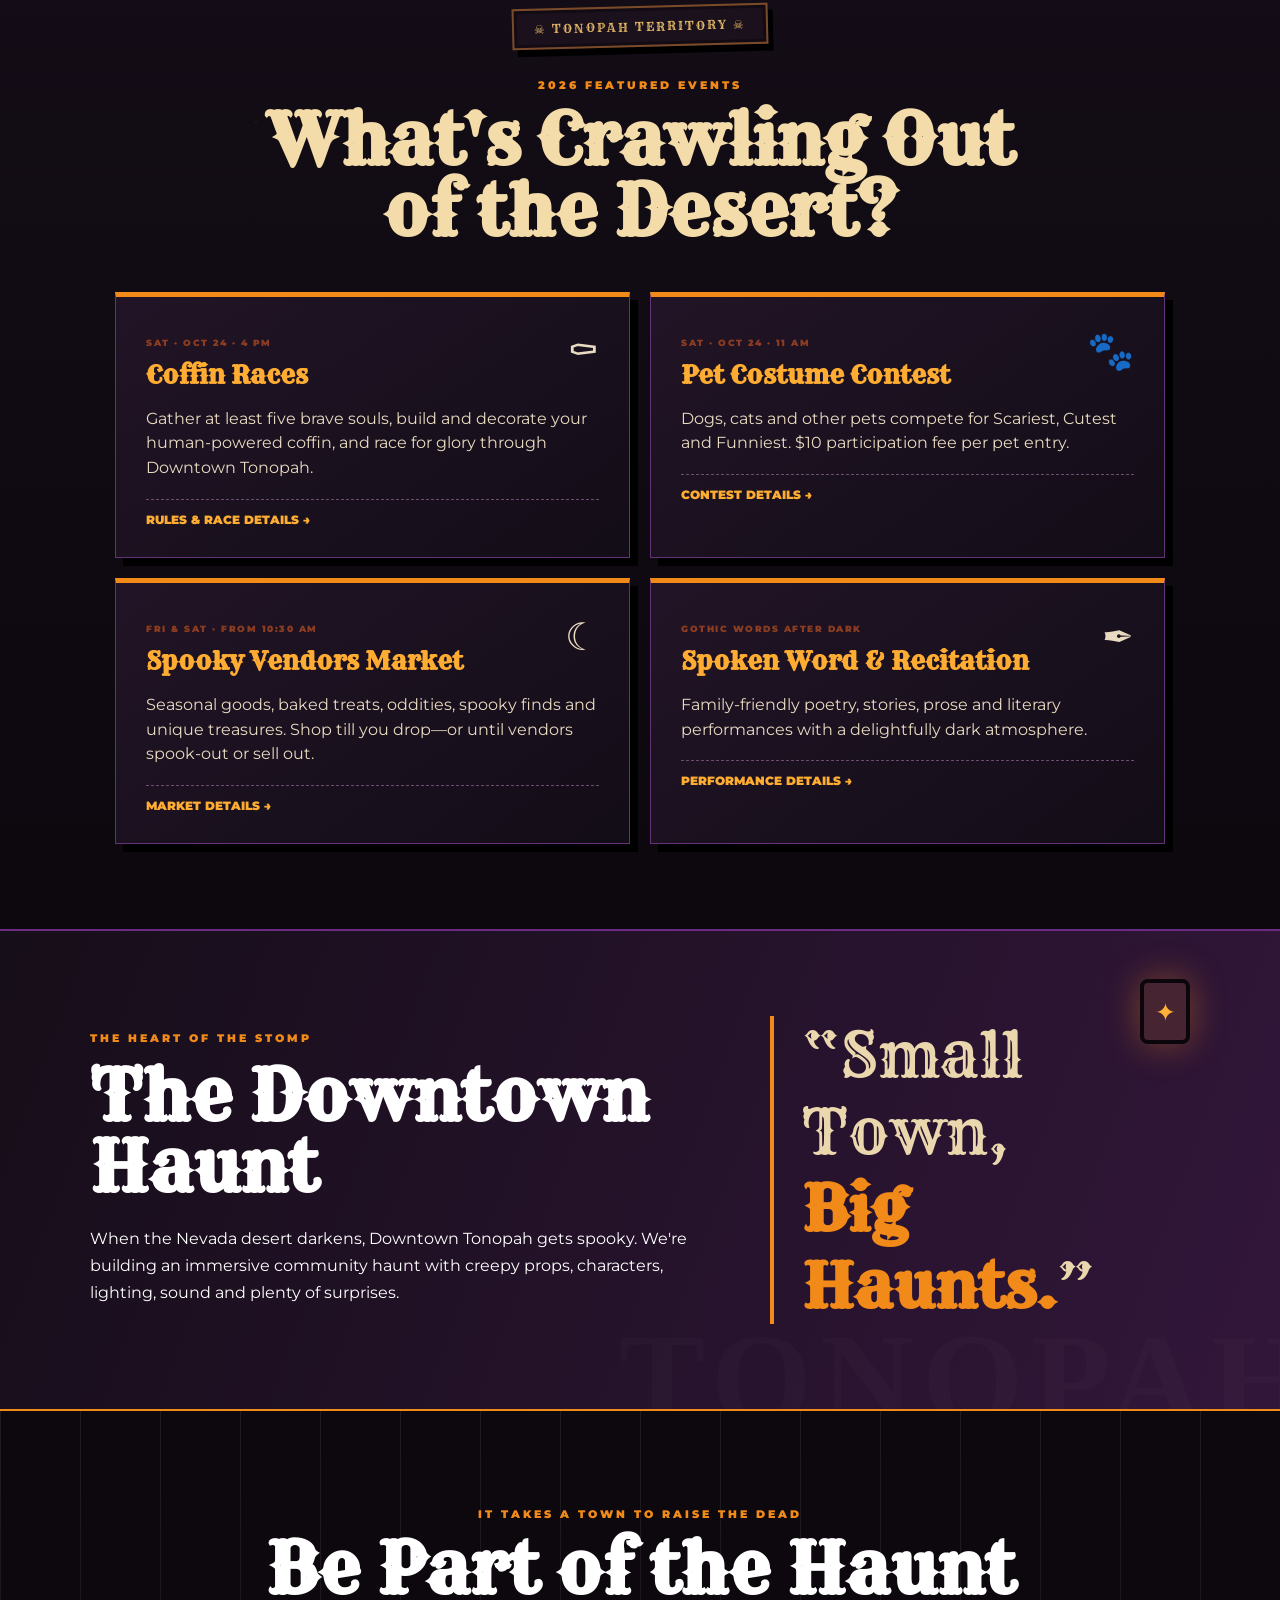
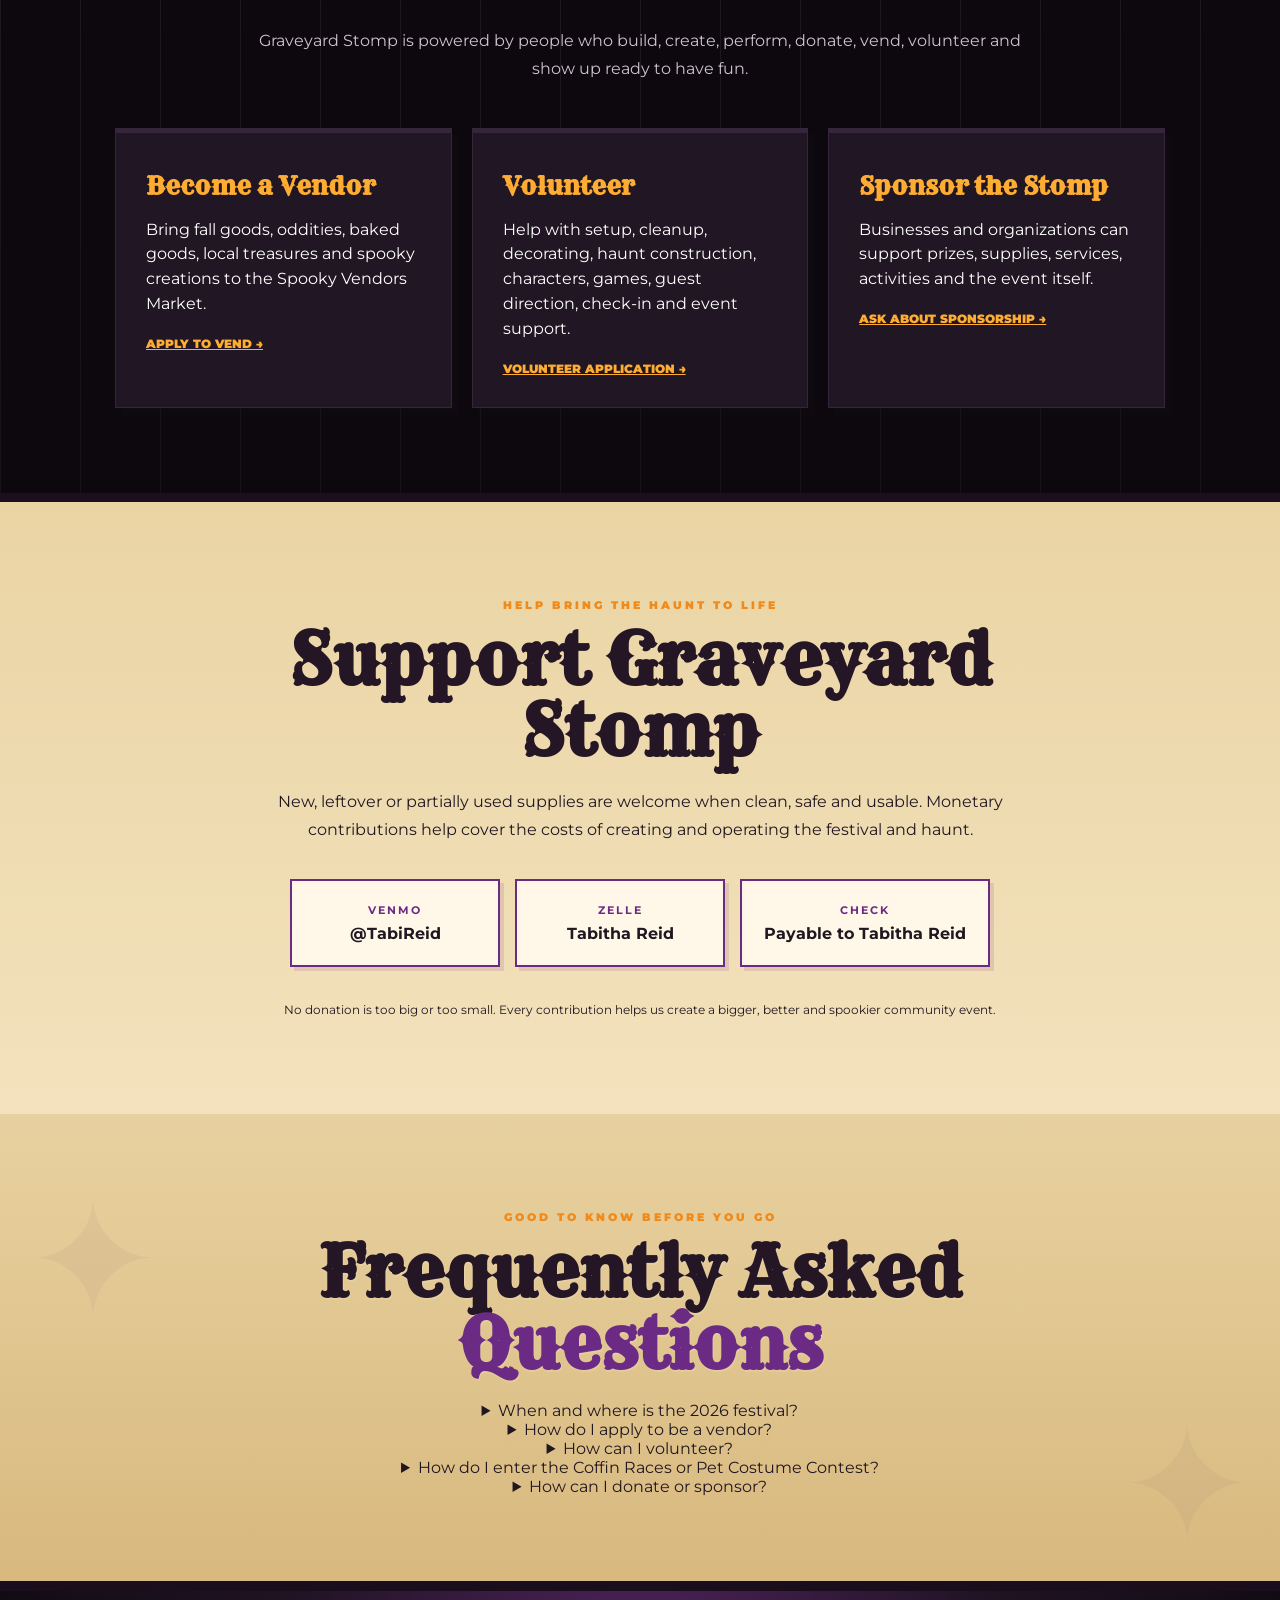
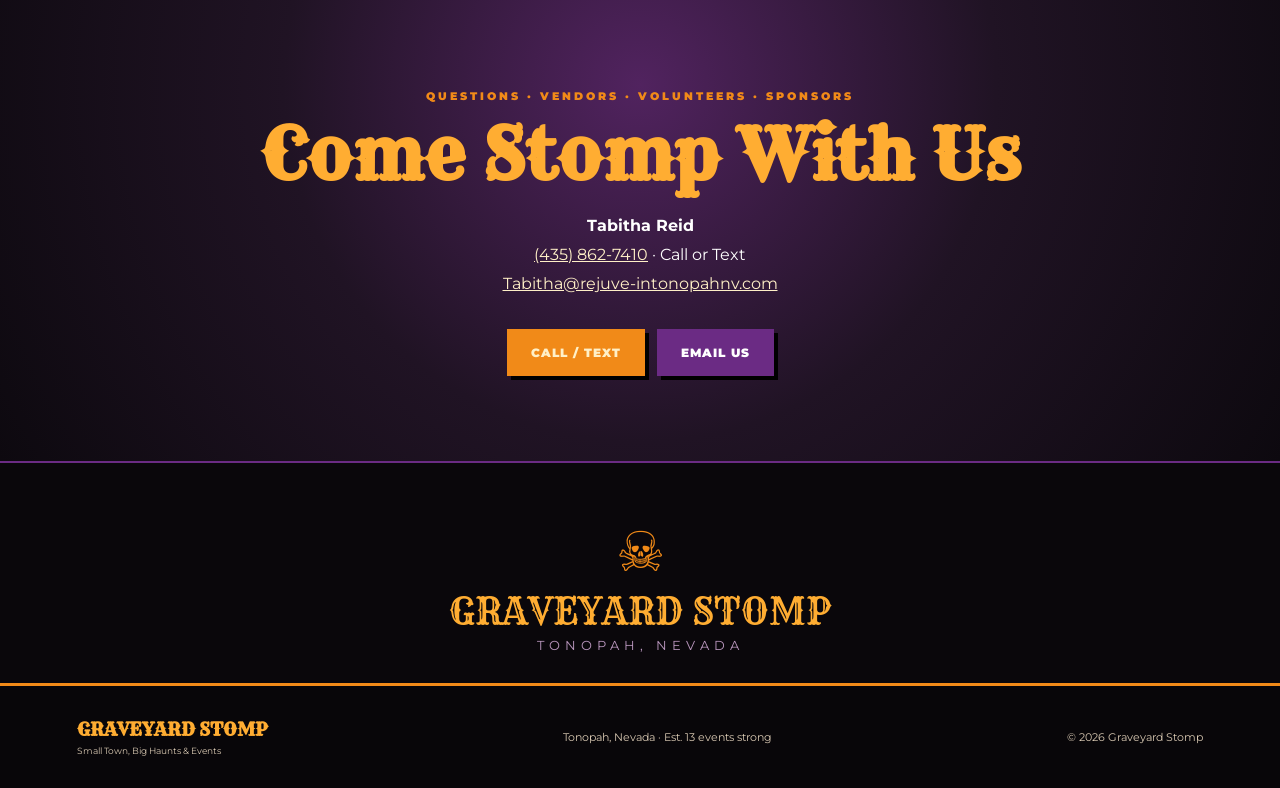
==== commit b7751acb: "Add festival FAQ and sponsor inquiry link" ====
--- a/index.html
+++ b/index.html
@@ -1,7 +1,7 @@
 <!doctype html>
 <html lang="en"><head><meta charset="utf-8"><meta name="viewport" content="width=device-width,initial-scale=1">
 <title>Graveyard Stomp | Small Town, Big Haunts & Events</title><meta name="description" content="Graveyard Stomp presents spooky community events in Tonopah, Nevada, including the 13th Annual Downtown Tonopah Spook Festival & Haunt, October 23–24, 2026."><link rel="stylesheet" href="styles.css"></head>
-<body><header class="nav"><a class="brand" href="#top"><span>☠</span> GRAVEYARD STOMP</a><button class="menu" aria-label="Open navigation" onclick="document.querySelector('nav').classList.toggle('open')">☰</button><nav><a href="#festival">Festival</a><a href="#events">Events</a><a href="#involved">Get Involved</a><a href="#donate">Donate</a><a href="#contact">Contact</a></nav></header>
+<body><header class="nav"><a class="brand" href="#top"><span>☠</span> GRAVEYARD STOMP</a><button class="menu" aria-label="Open navigation" onclick="document.querySelector('nav').classList.toggle('open')">☰</button><nav><a href="#festival">Festival</a><a href="#events">Events</a><a href="#involved">Get Involved</a><a href="#donate">Donate</a><a href="#faq">FAQ</a><a href="#contact">Contact</a></nav></header>
 <main id="top">
 <section class="hero"><div class="batfield" aria-hidden="true">⌁　⌁　⌁</div><div class="stars"></div><div class="moon"></div><div class="hero-copy"><p class="eyebrow">FROM THE HIGH DESERT OF TONOPAH, NEVADA</p><h1>GRAVEYARD<br><em>STOMP</em></h1><p class="tagline">Small Town, Big Haunts &amp; Events</p><p class="tease">Something new, something spooky, this way comes...</p><p class="western-note">13 years of high-desert haunts, hometown fun &amp; strange things after dark.</p><div class="cta"><a class="button" href="#festival">ENTER IF YOU DARE</a><a class="button ghost" href="#involved">JOIN THE STOMP</a></div></div><div class="desert" aria-hidden="true"><span>✦</span><b>♰</b><i>♰</i></div></section>
 <div class="weathered-rule" aria-hidden="true">TONOPAH • NEVADA • GRAVEYARD STOMP • TONOPAH • NEVADA</div><section class="festival" id="festival"><div class="seal">13<span>TH</span><small>ANNUAL</small></div><p class="eyebrow">GRAVEYARD STOMP PRESENTS</p><h2>Downtown Tonopah<br><span>Spook Festival &amp; Haunt</span></h2><p class="date">OCTOBER 23 &amp; 24, 2026 · DOWNTOWN TONOPAH, NEVADA</p><p class="lead">Two spooky days bringing residents, visitors, businesses, artists, vendors, families and volunteers together for a one-of-a-kind Tonopah celebration.</p><div class="highlights"><span>FAMILY FUN</span><span>ENTERTAINMENT</span><span>VENDORS</span><span>CONTESTS</span><span>DOWNTOWN HAUNT</span></div></section>
@@ -15,9 +15,10 @@
 <section class="dark" id="involved"><p class="eyebrow">IT TAKES A TOWN TO RAISE THE DEAD</p><h2>Be Part of the Haunt</h2><p class="lead">Graveyard Stomp is powered by people who build, create, perform, donate, vend, volunteer and show up ready to have fun.</p><div class="cards involvement">
 <article><h3>Become a Vendor</h3><p>Bring fall goods, oddities, baked goods, local treasures and spooky creations to the Spooky Vendors Market.</p><a href="vendor-application.html">Apply to vend →</a></article>
 <article><h3>Volunteer</h3><p>Help with setup, cleanup, decorating, haunt construction, characters, games, guest direction, check-in and event support.</p><a href="volunteer-application.html">Volunteer application →</a></article>
-<article><h3>Sponsor the Stomp</h3><p>Businesses and organizations can support prizes, supplies, services, activities and the event itself.</p><a href="#contact">Become a sponsor →</a></article>
+<article><h3>Sponsor the Stomp</h3><p>Businesses and organizations can support prizes, supplies, services, activities and the event itself.</p><a href="mailto:Tabitha@rejuve-intonopahnv.com?subject=Graveyard%20Stomp%202026%20Sponsorship">Ask about sponsorship →</a></article>
 </div></section>
 <section class="donation" id="donate"><p class="eyebrow">HELP BRING THE HAUNT TO LIFE</p><h2>Support Graveyard Stomp</h2><p class="lead">New, leftover or partially used supplies are welcome when clean, safe and usable. Monetary contributions help cover the costs of creating and operating the festival and haunt.</p><div class="donate"><div><strong>VENMO</strong><b>@TabiReid</b></div><div><strong>ZELLE</strong><b>Tabitha Reid</b></div><div><strong>CHECK</strong><b>Payable to Tabitha Reid</b></div></div><p class="small">No donation is too big or too small. Every contribution helps us create a bigger, better and spookier community event.</p></section>
+<section class="festival" id="faq"><p class="eyebrow">GOOD TO KNOW BEFORE YOU GO</p><h2>Frequently Asked <span>Questions</span></h2><div class="faq-list"><details><summary>When and where is the 2026 festival?</summary><p>Friday, October 23 and Saturday, October 24, 2026, in Downtown Tonopah, Nevada. Individual activities have their own schedules.</p></details><details><summary>How do I apply to be a vendor?</summary><p>Complete the <a href="vendor-application.html">vendor application</a> or download the printable agreement. Your space is not confirmed until the organizer approves participation.</p></details><details><summary>How can I volunteer?</summary><p>Complete the <a href="volunteer-application.html">volunteer application</a>. We'll follow up about assignments and scheduling.</p></details><details><summary>How do I enter the Coffin Races or Pet Costume Contest?</summary><p>Read the <a href="coffin-races.html">Coffin Races rules</a> or the <a href="pet-costume.html">Pet Costume Contest details</a> for entry information and contacts.</p></details><details><summary>How can I donate or sponsor?</summary><p>See the <a href="#donate">donation options</a>, or <a href="mailto:Tabitha@rejuve-intonopahnv.com?subject=Graveyard%20Stomp%202026%20Sponsorship">email the organizer about sponsorship</a>. Please confirm donation arrangements directly with the organizer.</p></details></div></section>
 <section class="contact" id="contact"><p class="eyebrow">QUESTIONS · VENDORS · VOLUNTEERS · SPONSORS</p><h2>Come Stomp With Us</h2><p><strong>Tabitha Reid</strong><br><a href="tel:+14358627410">(435) 862-7410</a> · Call or Text<br><a href="mailto:Tabitha@rejuve-intonopahnv.com">Tabitha@rejuve-intonopahnv.com</a></p><div class="cta"><a class="button" href="tel:+14358627410">CALL / TEXT</a><a class="button purple" href="mailto:Tabitha@rejuve-intonopahnv.com">EMAIL US</a></div></section>
 </main><div class="final-mark" aria-hidden="true"><span>☠</span><b>GRAVEYARD STOMP</b><small>TONOPAH, NEVADA</small></div><footer><div><strong>GRAVEYARD STOMP</strong><small>Small Town, Big Haunts &amp; Events</small></div><div>Tonopah, Nevada · Est. 13 events strong</div><div>© 2026 Graveyard Stomp</div></footer>
 <script>document.querySelectorAll('nav a').forEach(a=>a.onclick=()=>document.querySelector('nav').classList.remove('open'));</script></body></html>
--- a/styles.css
+++ b/styles.css
@@ -4,4 +4,5 @@
 .hero{border-bottom:7px solid #050305;box-shadow:inset 0 -35px 60px #000}.hero-copy{max-width:920px}.hero h1{filter:drop-shadow(0 7px 0 #000)}.western-note{font-family:'Special Elite',serif;font-size:13px;letter-spacing:1.4px;color:#c9a7cb;margin:18px auto 0;max-width:650px}.batfield{position:absolute;top:11%;left:7%;right:7%;font-size:36px;letter-spacing:70px;color:#050305;opacity:.85;transform:rotate(-7deg)}.cowboy{position:absolute;left:max(3%,20px);bottom:8%;width:190px;height:245px;z-index:4;filter:drop-shadow(8px 12px 5px #0009);transform:rotate(-4deg)}.cowboy .hat{position:absolute;top:0;left:6px;width:178px;height:63px;background:#09070a;border:4px solid #402247;border-radius:55% 55% 22% 22%;color:#f28c18;font-size:15px;padding-top:13px}.cowboy .hat:after{content:"";position:absolute;left:-25px;bottom:-12px;width:225px;height:24px;background:#09070a;border-radius:50%}.cowboy .skull{position:absolute;top:55px;left:39px;width:112px;height:115px;display:grid;place-items:center;font-size:91px;line-height:1;color:#ead5ad;text-shadow:2px 3px 0 #000}.cowboy .bandana{position:absolute;top:161px;left:49px;width:94px;height:77px;background:#9a391c;clip-path:polygon(0 0,100% 0,50% 100%);display:grid;place-items:start center;color:#f0a331;font-size:15px;padding-top:8px}.weathered-rule{background:#09060a;color:#b97025;border-top:2px solid #633376;border-bottom:2px solid #633376;padding:12px;text-align:center;font:700 10px/1 Montserrat,Arial;letter-spacing:4px;overflow:hidden;white-space:nowrap}.festival{background:linear-gradient(#e8d1a0,#d8b97e);border-bottom:10px solid #1a0e1d}.festival h2{text-shadow:1px 2px 0 #fff2}.seal{box-shadow:0 0 0 7px #6b2b8412}.events{background-color:#110b14;background-image:radial-gradient(circle at 20% 20%,#6b2b8422 0 1px,transparent 2px),linear-gradient(#140d17,#0c080e);color:#eee0c5}.events h2{color:#f3dca9}.events .cards article{background:linear-gradient(145deg,#211426,#130d17);border:1px solid #633376;border-top:5px solid var(--orange);color:#e9dbc1;box-shadow:8px 8px 0 #000}.events .cards h3{color:#ffad32}.events .soon{color:#bd9ac3;border-color:#583d5e}.mine-sign{display:inline-block;background:#1b111d;border:2px solid #7b4b29;box-shadow:inset 0 0 0 3px #130b14,5px 7px 0 #000;color:#e4b867;font-family:'Rye',serif;font-size:12px;letter-spacing:2px;padding:11px 20px;transform:rotate(-1.5deg);margin-bottom:20px}.event-intro{display:contents}.haunt{overflow:hidden;border-top:2px solid #6b2b84;border-bottom:2px solid #f18a18}.haunt:after{content:"TONOPAH";position:absolute;right:-40px;bottom:-35px;font:900 130px/1 Georgia;color:#ffffff05;letter-spacing:8px}.lantern{position:absolute;right:7%;top:10%;width:50px;height:65px;border:4px solid #0a060b;border-radius:8px;display:grid;place-items:center;color:#ffb237;background:#f28c1820;box-shadow:0 0 35px #f18a1866;font-size:25px}.dark{background-image:linear-gradient(#0c080eeb,#0c080ef5),repeating-linear-gradient(90deg,#fff 0 1px,transparent 1px 80px)}.donation{border-top:9px solid #1b0e1d}.contact{background:radial-gradient(circle at 50% 20%,#51235f,#201324 48%,#0d090f)}.final-mark{background:#0a070b;color:#f2d8a7;text-align:center;padding:55px 20px 30px;border-top:2px solid #6b2b84}.final-mark span{display:block;font-size:55px;color:#f18a18}.final-mark b{display:block;font:36px/1 'Rye',Georgia,serif;color:#ffad32;margin-top:8px}.final-mark small{display:block;margin-top:8px;letter-spacing:5px;color:#b996bd}@media(max-width:760px){.cowboy{width:115px;height:155px;left:-8px;bottom:5%;opacity:.72;transform:scale(.72) rotate(-4deg);transform-origin:bottom left}.batfield{font-size:24px;letter-spacing:30px}.western-note{padding:0 22px}.weathered-rule{font-size:8px;letter-spacing:2px}.lantern{opacity:.5}.final-mark b{font-size:27px}}
 /* Hero cleanup after live visual review */
 .hero-copy{position:relative;z-index:5;padding-bottom:55px}.hero h1{margin-top:24px}.hero .tagline,.hero .tease,.hero .western-note{position:relative;z-index:6}.hero .tagline{margin-top:12px}.hero .tease{margin-top:18px}.hero .western-note{margin-top:14px}.hero .cta{position:relative;z-index:7;margin-top:34px}.cowboy{display:none!important}@media(max-width:760px){.hero-copy{padding-bottom:25px}.hero .tagline{font-size:22px}.hero .tease{font-size:15px}.hero .western-note{font-size:11px;line-height:1.5}}
-.cardlink{display:block;margin-top:18px;padding-top:12px;border-top:1px dashed #6b4d70;color:#ffad32!important;text-decoration:none;font-size:12px;font-weight:900;text-transform:uppercase}.detail{background:radial-gradient(circle at 50% 10%,#492054,#140d17 42%,#080609);color:#eadcc1;min-height:100vh}.detailmain{max-width:950px;margin:auto;padding:85px 25px 110px;text-align:center}.detailmain h1{font-size:clamp(54px,10vw,110px);margin:30px 0}.detailmain .bigdate{color:#ffad32;font-weight:900;letter-spacing:2px}.detailmain .lead{font-size:18px}.rulebox{margin:45px auto;text-align:left;background:#f1dfb8;color:#28182a;border:2px solid #f18a18;box-shadow:10px 10px 0 #000;padding:35px}.rulebox h2{font-size:35px;margin:0 0 20px;text-align:left}.rulebox li{margin:12px 0;line-height:1.55}.rulebox a{color:#6b2b84;font-weight:900}.awardgrid{display:grid;grid-template-columns:repeat(3,1fr);gap:10px;margin:25px 0}.awardgrid b{text-align:center;background:#6b2b84;color:#fff;padding:20px 10px}@media(max-width:600px){.awardgrid{grid-template-columns:1fr}.rulebox{padding:24px}.detailmain{padding-top:55px}}+.cardlink{display:block;margin-top:18px;padding-top:12px;border-top:1px dashed #6b4d70;color:#ffad32!important;text-decoration:none;font-size:12px;font-weight:900;text-transform:uppercase}.detail{background:radial-gradient(circle at 50% 10%,#492054,#140d17 42%,#080609);color:#eadcc1;min-height:100vh}.detailmain{max-width:950px;margin:auto;padding:85px 25px 110px;text-align:center}.detailmain h1{font-size:clamp(54px,10vw,110px);margin:30px 0}.detailmain .bigdate{color:#ffad32;font-weight:900;letter-spacing:2px}.detailmain .lead{font-size:18px}.rulebox{margin:45px auto;text-align:left;background:#f1dfb8;color:#28182a;border:2px solid #f18a18;box-shadow:10px 10px 0 #000;padding:35px}.rulebox h2{font-size:35px;margin:0 0 20px;text-align:left}.rulebox li{margin:12px 0;line-height:1.55}.rulebox a{color:#6b2b84;font-weight:900}.awardgrid{display:grid;grid-template-columns:repeat(3,1fr);gap:10px;margin:25px 0}.awardgrid b{text-align:center;background:#6b2b84;color:#fff;padding:20px 10px}@media(max-width:600px){.awardgrid{grid-template-columns:1fr}.rulebox{padding:24px}.detailmain{padding-top:55px}}
+.application-title{font-size:clamp(40px,7vw,80px)!important;line-height:1.15!important}.application-panel{max-width:750px}.application-panel h2{font-size:30px}.application-panel form{display:grid;gap:18px;margin-top:25px}.field{display:flex;flex-direction:column;gap:7px;font-size:13px;font-weight:800}.field input:not([type=checkbox]),.field textarea,.field select{font:500 15px Montserrat,Arial,sans-serif;width:100%;padding:13px;background:#fffaf0;color:#241625;border:2px solid #a88b66;border-radius:3px}.field input:focus,.field textarea:focus,.field select:focus{outline:3px solid #d3a2e4}.field legend{font-weight:900;margin-bottom:10px}.field label{font-weight:500;margin:7px 0}.field input[type=checkbox]{margin-right:7px;accent-color:#6b2b84}.application-panel button{cursor:pointer;text-align:center;max-width:350px}.privacy-note{font-size:12px;line-height:1.65;border-top:1px solid #b89c74;padding-top:15px}.form-status{font-weight:800;color:#542068;line-height:1.5}.detailmain>a.button.ghost{display:inline-block;border-color:#f18a18}
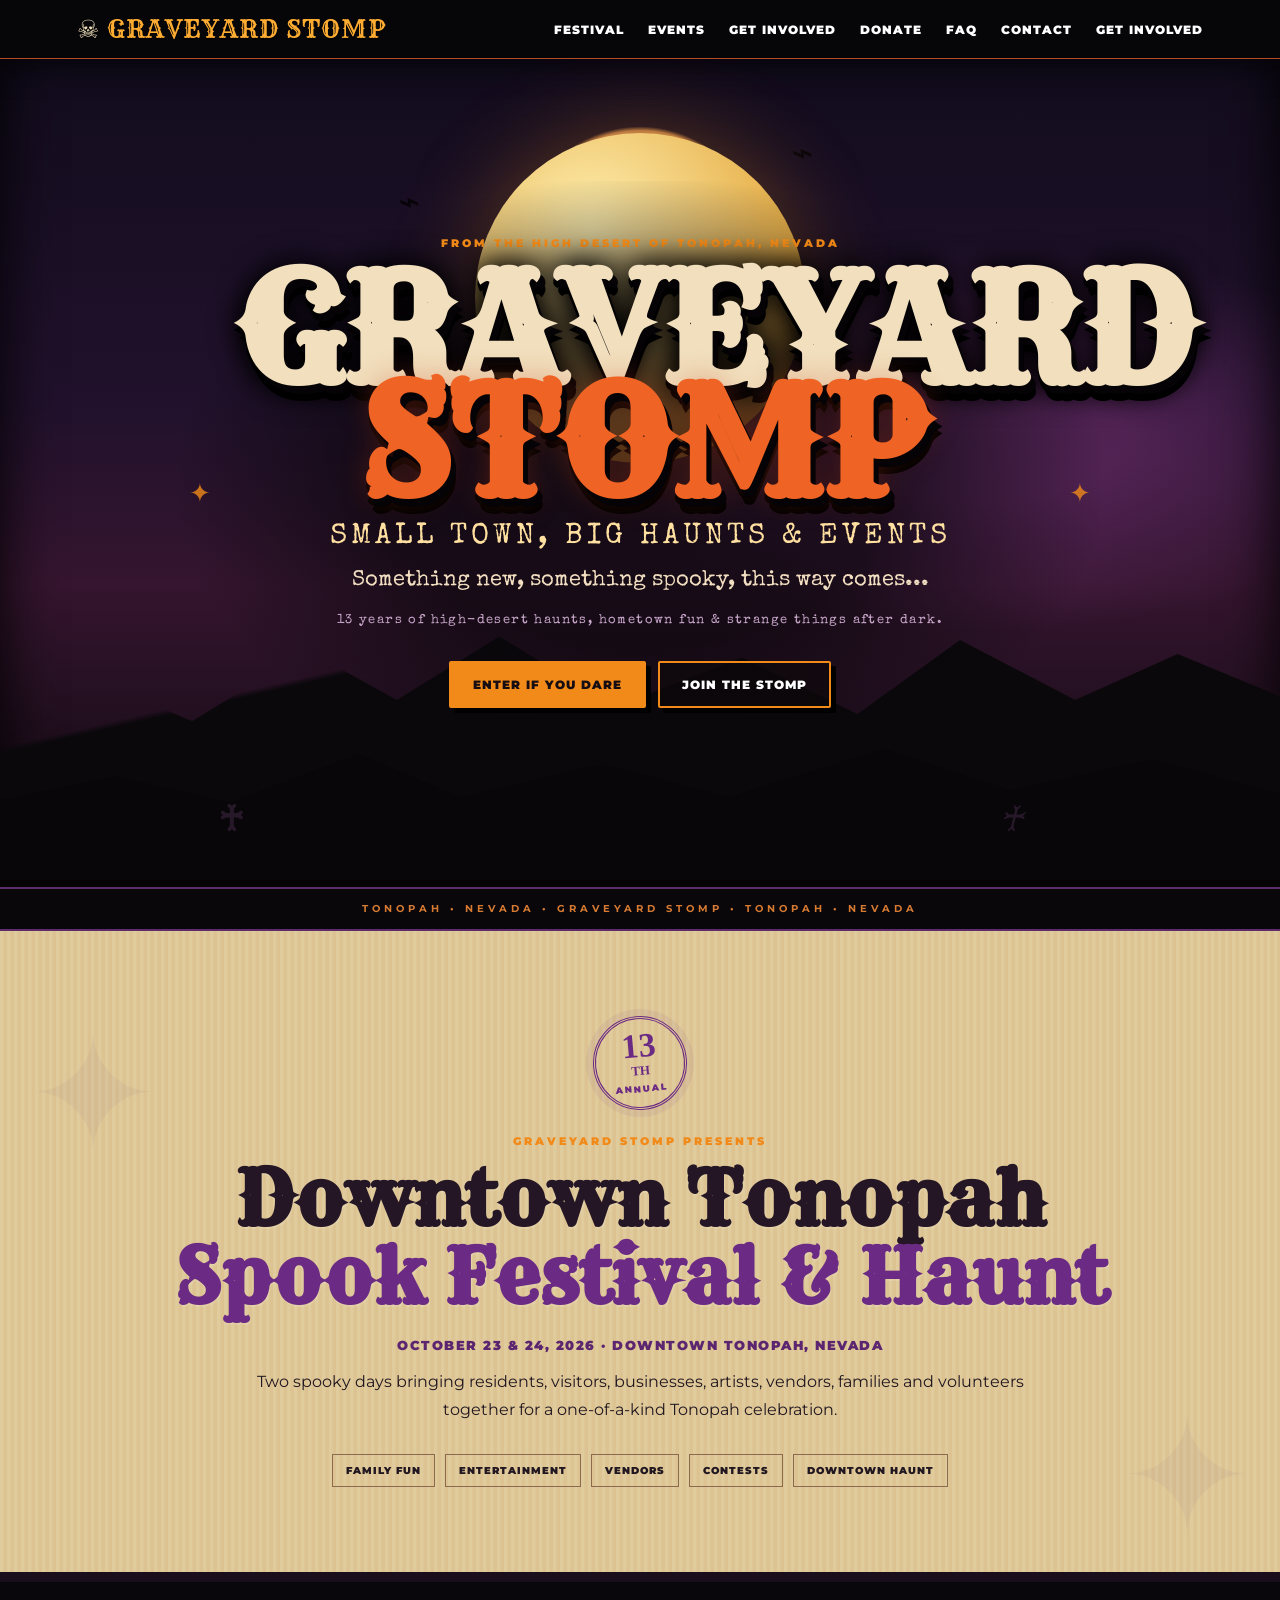
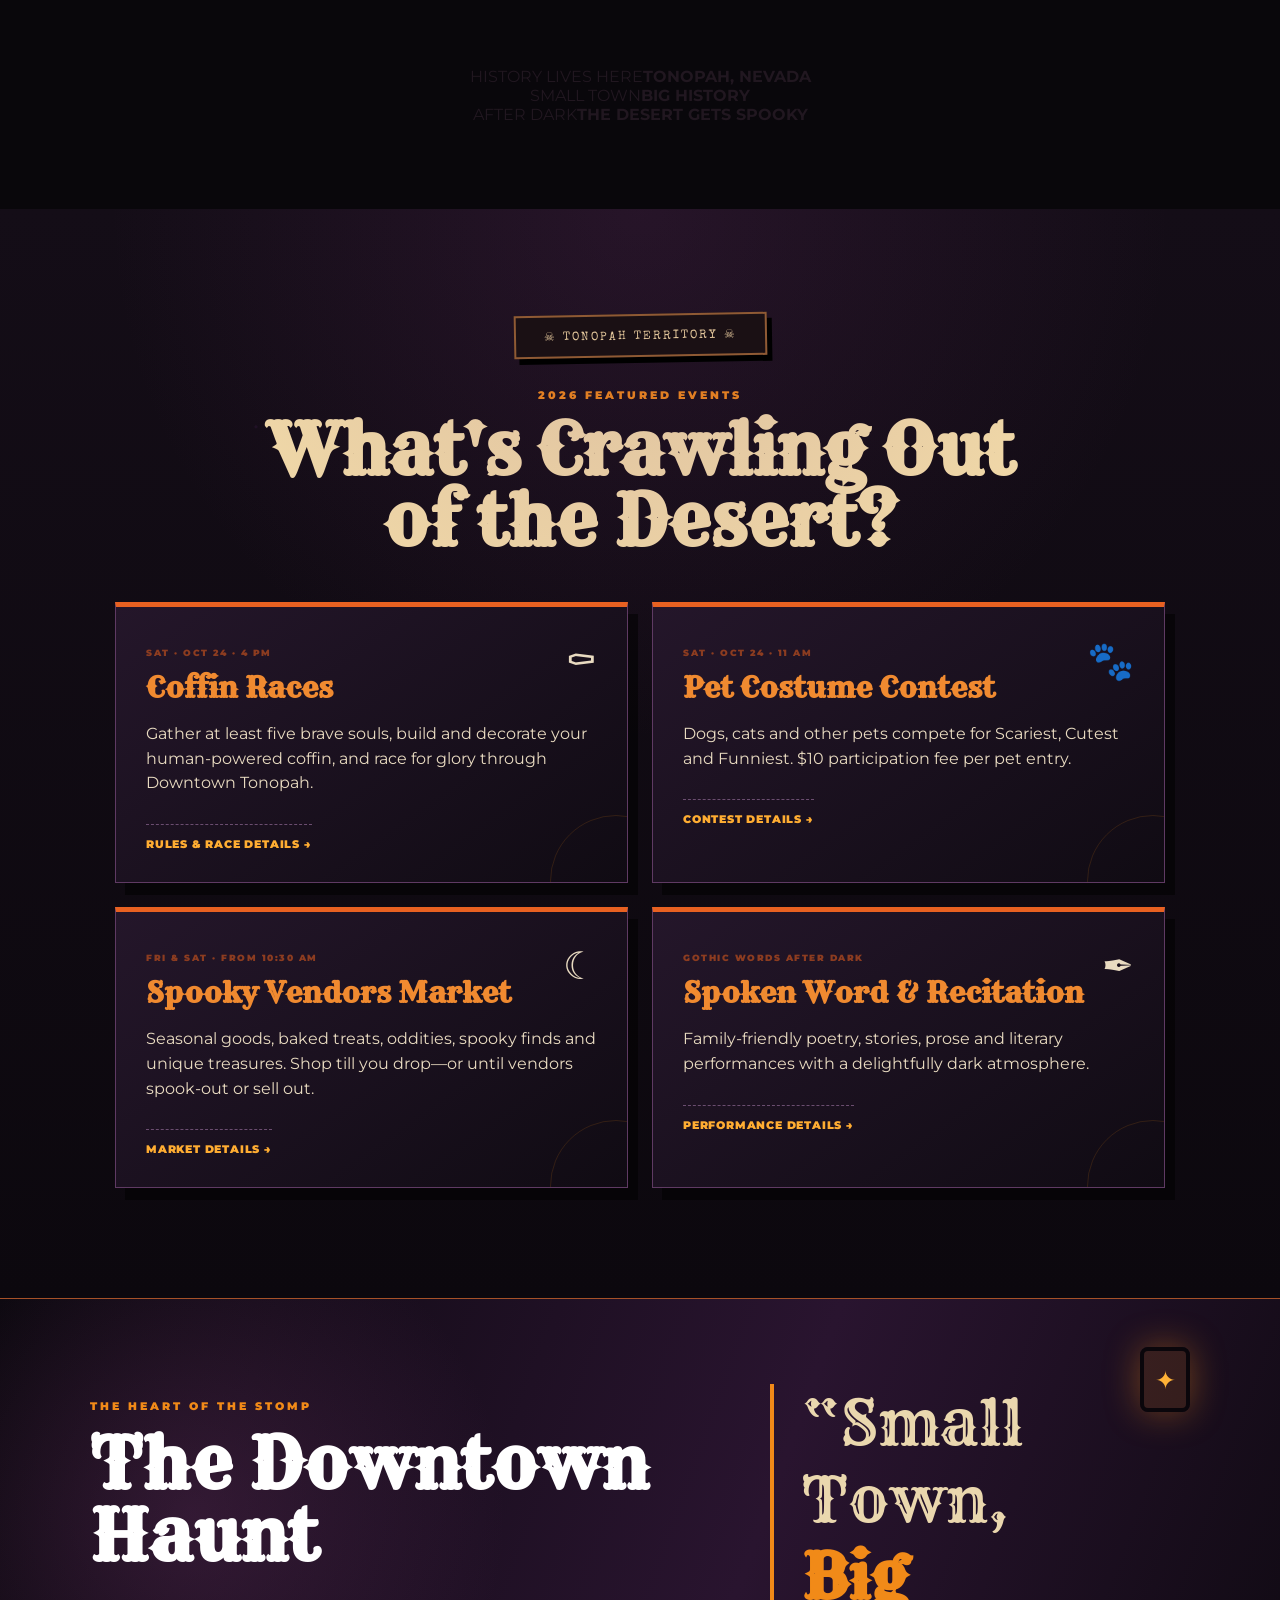
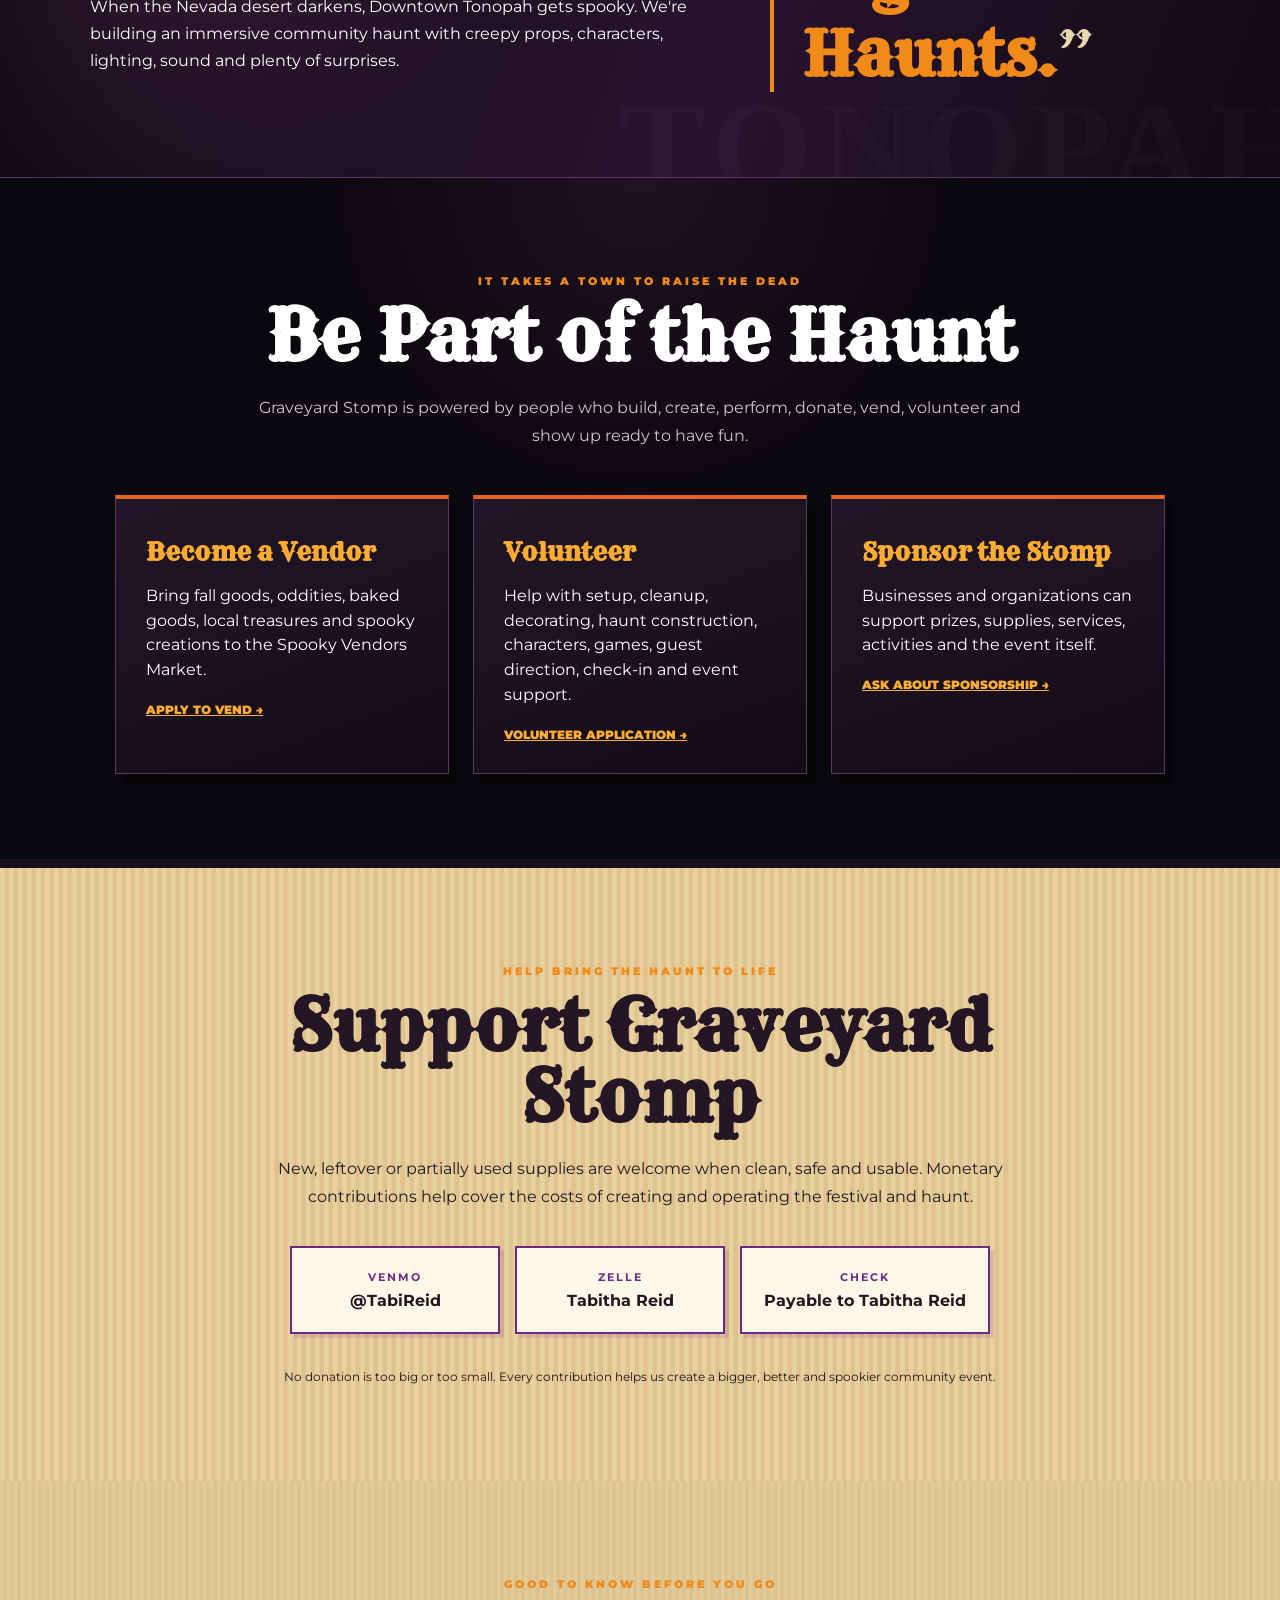
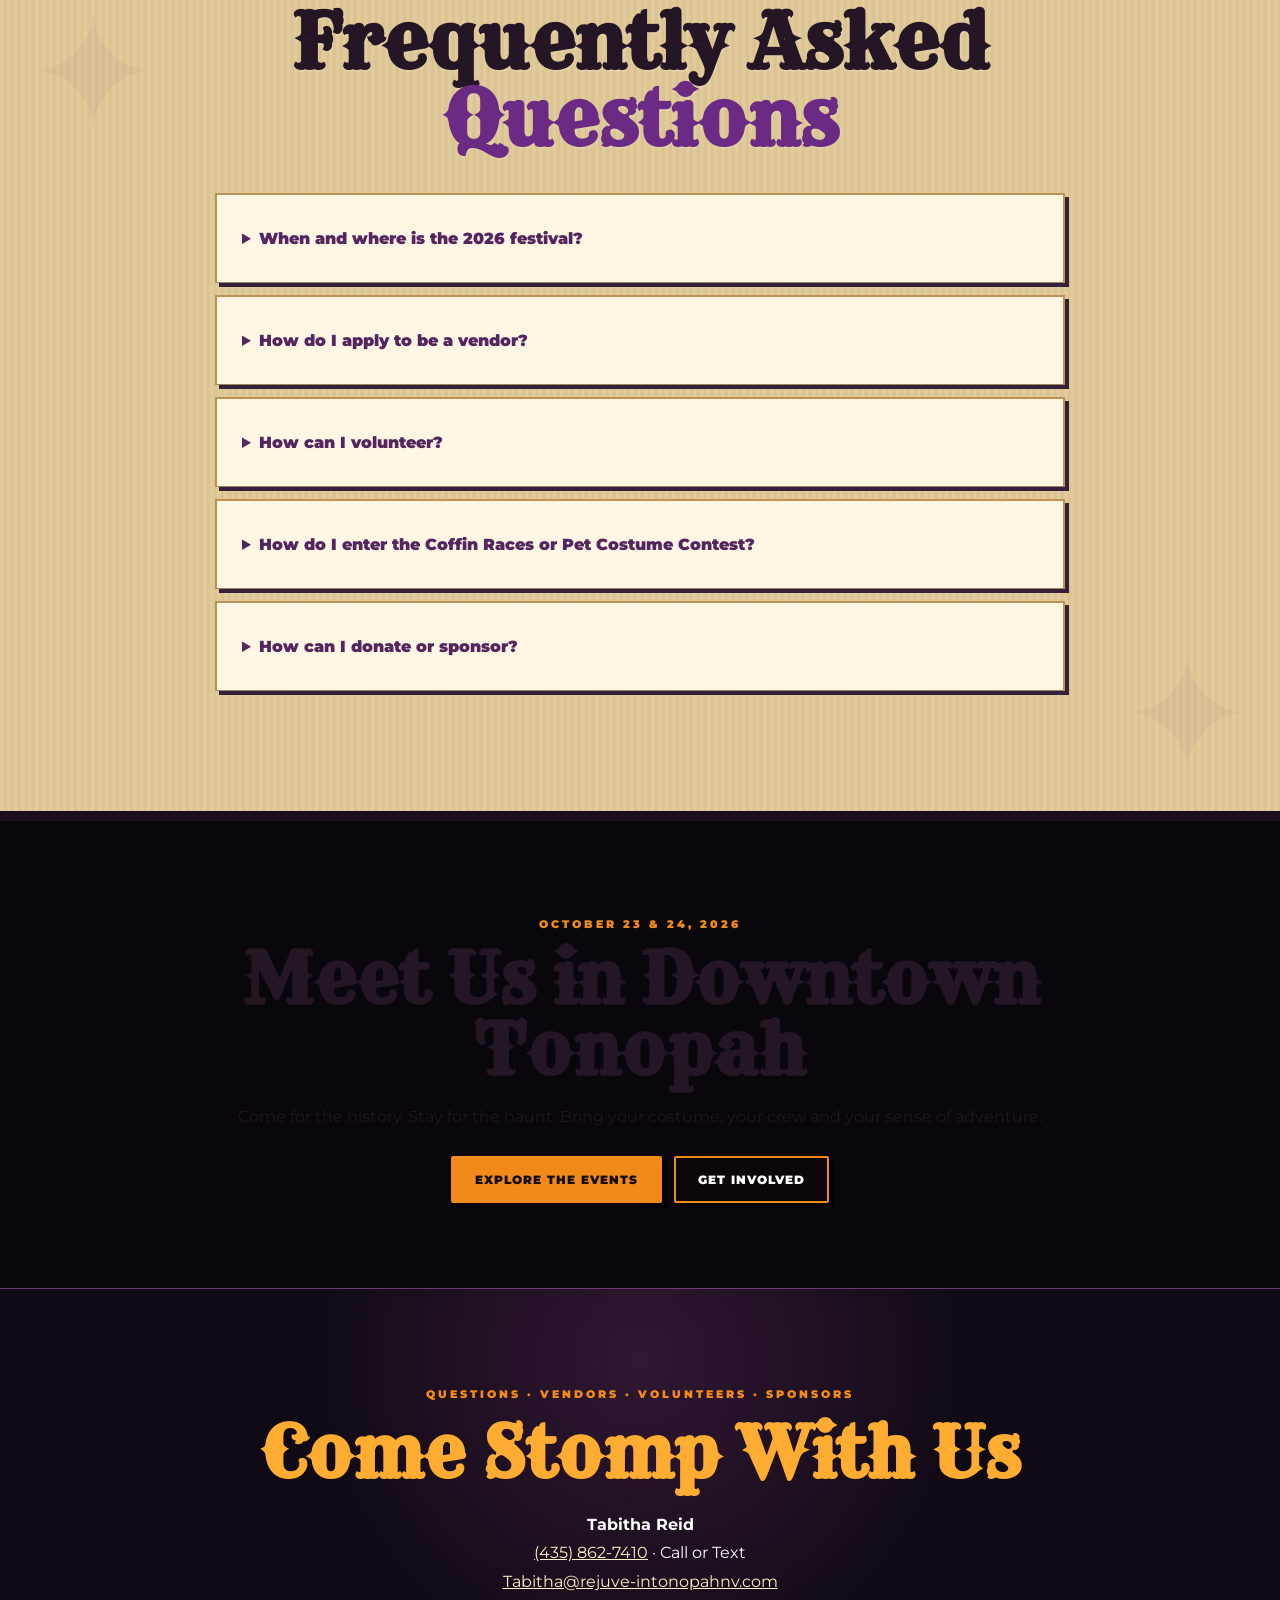
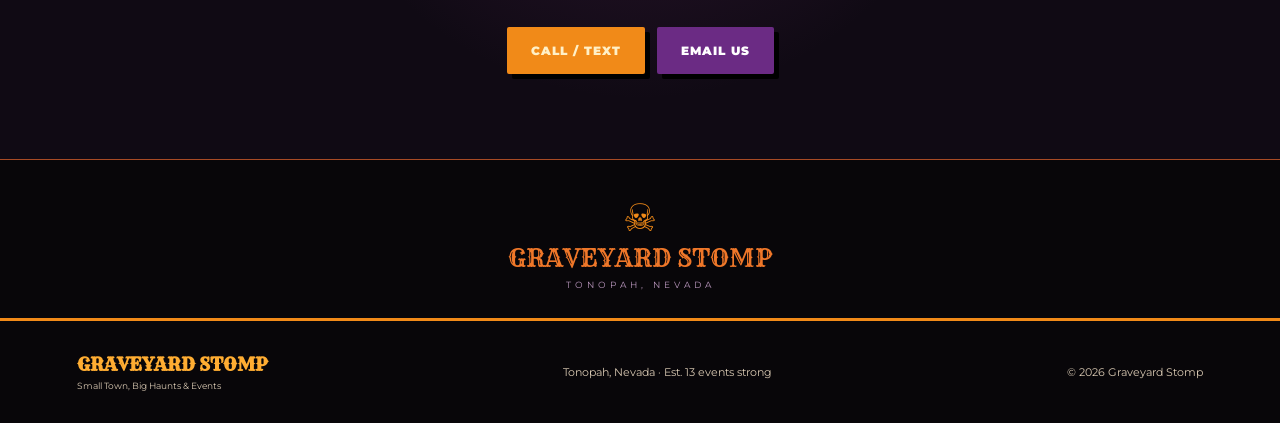
==== commit cb0998dc: "Add cinematic Tonopah homepage sections and stronger calls to action" ====
--- a/index.html
+++ b/index.html
@@ -1,11 +1,11 @@
 <!doctype html>
 <html lang="en"><head><meta charset="utf-8"><meta name="viewport" content="width=device-width,initial-scale=1">
 <title>Graveyard Stomp | Small Town, Big Haunts & Events</title><meta name="description" content="Graveyard Stomp presents spooky community events in Tonopah, Nevada, including the 13th Annual Downtown Tonopah Spook Festival & Haunt, October 23–24, 2026."><link rel="stylesheet" href="styles.css"></head>
-<body><header class="nav"><a class="brand" href="#top"><span>☠</span> GRAVEYARD STOMP</a><button class="menu" aria-label="Open navigation" onclick="document.querySelector('nav').classList.toggle('open')">☰</button><nav><a href="#festival">Festival</a><a href="#events">Events</a><a href="#involved">Get Involved</a><a href="#donate">Donate</a><a href="#faq">FAQ</a><a href="#contact">Contact</a></nav></header>
+<body><header class="nav"><a class="brand" href="#top"><span>☠</span> GRAVEYARD STOMP</a><button class="menu" aria-label="Open navigation" onclick="document.querySelector('nav').classList.toggle('open')">☰</button><nav><a href="#festival">Festival</a><a href="#events">Events</a><a href="#involved">Get Involved</a><a href="#donate">Donate</a><a href="#faq">FAQ</a><a href="#contact">Contact</a><a class="nav-cta" href="#involved">Get Involved</a></nav></header>
 <main id="top">
 <section class="hero"><div class="batfield" aria-hidden="true">⌁　⌁　⌁</div><div class="stars"></div><div class="moon"></div><div class="hero-copy"><p class="eyebrow">FROM THE HIGH DESERT OF TONOPAH, NEVADA</p><h1>GRAVEYARD<br><em>STOMP</em></h1><p class="tagline">Small Town, Big Haunts &amp; Events</p><p class="tease">Something new, something spooky, this way comes...</p><p class="western-note">13 years of high-desert haunts, hometown fun &amp; strange things after dark.</p><div class="cta"><a class="button" href="#festival">ENTER IF YOU DARE</a><a class="button ghost" href="#involved">JOIN THE STOMP</a></div></div><div class="desert" aria-hidden="true"><span>✦</span><b>♰</b><i>♰</i></div></section>
 <div class="weathered-rule" aria-hidden="true">TONOPAH • NEVADA • GRAVEYARD STOMP • TONOPAH • NEVADA</div><section class="festival" id="festival"><div class="seal">13<span>TH</span><small>ANNUAL</small></div><p class="eyebrow">GRAVEYARD STOMP PRESENTS</p><h2>Downtown Tonopah<br><span>Spook Festival &amp; Haunt</span></h2><p class="date">OCTOBER 23 &amp; 24, 2026 · DOWNTOWN TONOPAH, NEVADA</p><p class="lead">Two spooky days bringing residents, visitors, businesses, artists, vendors, families and volunteers together for a one-of-a-kind Tonopah celebration.</p><div class="highlights"><span>FAMILY FUN</span><span>ENTERTAINMENT</span><span>VENDORS</span><span>CONTESTS</span><span>DOWNTOWN HAUNT</span></div></section>
-<section class="events"><div class="mine-sign" aria-hidden="true">☠ TONOPAH TERRITORY ☠</div><div class="event-intro" id="events"><p class="eyebrow">2026 FEATURED EVENTS</p></div><h2>What's Crawling Out<br>of the Desert?</h2><div class="cards">
+<section class="town-strip" aria-label="Tonopah atmosphere"><div><span>HISTORY LIVES HERE</span><b>TONOPAH, NEVADA</b></div><div><span>SMALL TOWN</span><b>BIG HISTORY</b></div><div><span>AFTER DARK</span><b>THE DESERT GETS SPOOKY</b></div></section><section class="events"><div class="mine-sign" aria-hidden="true">☠ TONOPAH TERRITORY ☠</div><div class="event-intro" id="events"><p class="eyebrow">2026 FEATURED EVENTS</p></div><h2>What's Crawling Out<br>of the Desert?</h2><div class="cards">
 <article><div class="icon">⚰</div><p class="kicker">SAT · OCT 24 · 4 PM</p><h3>Coffin Races</h3><p>Gather at least five brave souls, build and decorate your human-powered coffin, and race for glory through Downtown Tonopah.</p><a class="cardlink" href="coffin-races.html">Rules &amp; race details →</a></article>
 <article><div class="icon">🐾</div><p class="kicker">SAT · OCT 24 · 11 AM</p><h3>Pet Costume Contest</h3><p>Dogs, cats and other pets compete for Scariest, Cutest and Funniest. $10 participation fee per pet entry.</p><a class="cardlink" href="pet-costume.html">Contest details →</a></article>
 <article><div class="icon">☾</div><p class="kicker">FRI &amp; SAT · FROM 10:30 AM</p><h3>Spooky Vendors Market</h3><p>Seasonal goods, baked treats, oddities, spooky finds and unique treasures. Shop till you drop—or until vendors spook-out or sell out.</p><a class="cardlink" href="vendors.html">Market details →</a></article>
@@ -19,6 +19,6 @@
 </div></section>
 <section class="donation" id="donate"><p class="eyebrow">HELP BRING THE HAUNT TO LIFE</p><h2>Support Graveyard Stomp</h2><p class="lead">New, leftover or partially used supplies are welcome when clean, safe and usable. Monetary contributions help cover the costs of creating and operating the festival and haunt.</p><div class="donate"><div><strong>VENMO</strong><b>@TabiReid</b></div><div><strong>ZELLE</strong><b>Tabitha Reid</b></div><div><strong>CHECK</strong><b>Payable to Tabitha Reid</b></div></div><p class="small">No donation is too big or too small. Every contribution helps us create a bigger, better and spookier community event.</p></section>
 <section class="festival" id="faq"><p class="eyebrow">GOOD TO KNOW BEFORE YOU GO</p><h2>Frequently Asked <span>Questions</span></h2><div class="faq-list"><details><summary>When and where is the 2026 festival?</summary><p>Friday, October 23 and Saturday, October 24, 2026, in Downtown Tonopah, Nevada. Individual activities have their own schedules.</p></details><details><summary>How do I apply to be a vendor?</summary><p>Complete the <a href="vendor-application.html">vendor application</a> or download the printable agreement. Your space is not confirmed until the organizer approves participation.</p></details><details><summary>How can I volunteer?</summary><p>Complete the <a href="volunteer-application.html">volunteer application</a>. We'll follow up about assignments and scheduling.</p></details><details><summary>How do I enter the Coffin Races or Pet Costume Contest?</summary><p>Read the <a href="coffin-races.html">Coffin Races rules</a> or the <a href="pet-costume.html">Pet Costume Contest details</a> for entry information and contacts.</p></details><details><summary>How can I donate or sponsor?</summary><p>See the <a href="#donate">donation options</a>, or <a href="mailto:Tabitha@rejuve-intonopahnv.com?subject=Graveyard%20Stomp%202026%20Sponsorship">email the organizer about sponsorship</a>. Please confirm donation arrangements directly with the organizer.</p></details></div></section>
-<section class="contact" id="contact"><p class="eyebrow">QUESTIONS · VENDORS · VOLUNTEERS · SPONSORS</p><h2>Come Stomp With Us</h2><p><strong>Tabitha Reid</strong><br><a href="tel:+14358627410">(435) 862-7410</a> · Call or Text<br><a href="mailto:Tabitha@rejuve-intonopahnv.com">Tabitha@rejuve-intonopahnv.com</a></p><div class="cta"><a class="button" href="tel:+14358627410">CALL / TEXT</a><a class="button purple" href="mailto:Tabitha@rejuve-intonopahnv.com">EMAIL US</a></div></section>
+<section class="final-call"><p class="eyebrow">OCTOBER 23 &amp; 24, 2026</p><h2>Meet Us in Downtown Tonopah</h2><p>Come for the history. Stay for the haunt. Bring your costume, your crew and your sense of adventure.</p><div class="cta"><a class="button" href="#events">EXPLORE THE EVENTS</a><a class="button ghost" href="#involved">GET INVOLVED</a></div></section><section class="contact" id="contact"><p class="eyebrow">QUESTIONS · VENDORS · VOLUNTEERS · SPONSORS</p><h2>Come Stomp With Us</h2><p><strong>Tabitha Reid</strong><br><a href="tel:+14358627410">(435) 862-7410</a> · Call or Text<br><a href="mailto:Tabitha@rejuve-intonopahnv.com">Tabitha@rejuve-intonopahnv.com</a></p><div class="cta"><a class="button" href="tel:+14358627410">CALL / TEXT</a><a class="button purple" href="mailto:Tabitha@rejuve-intonopahnv.com">EMAIL US</a></div></section>
 </main><div class="final-mark" aria-hidden="true"><span>☠</span><b>GRAVEYARD STOMP</b><small>TONOPAH, NEVADA</small></div><footer><div><strong>GRAVEYARD STOMP</strong><small>Small Town, Big Haunts &amp; Events</small></div><div>Tonopah, Nevada · Est. 13 events strong</div><div>© 2026 Graveyard Stomp</div></footer>
 <script>document.querySelectorAll('nav a').forEach(a=>a.onclick=()=>document.querySelector('nav').classList.remove('open'));</script></body></html>
--- a/styles.css
+++ b/styles.css
@@ -6,3 +6,48 @@
 .hero-copy{position:relative;z-index:5;padding-bottom:55px}.hero h1{margin-top:24px}.hero .tagline,.hero .tease,.hero .western-note{position:relative;z-index:6}.hero .tagline{margin-top:12px}.hero .tease{margin-top:18px}.hero .western-note{margin-top:14px}.hero .cta{position:relative;z-index:7;margin-top:34px}.cowboy{display:none!important}@media(max-width:760px){.hero-copy{padding-bottom:25px}.hero .tagline{font-size:22px}.hero .tease{font-size:15px}.hero .western-note{font-size:11px;line-height:1.5}}
 .cardlink{display:block;margin-top:18px;padding-top:12px;border-top:1px dashed #6b4d70;color:#ffad32!important;text-decoration:none;font-size:12px;font-weight:900;text-transform:uppercase}.detail{background:radial-gradient(circle at 50% 10%,#492054,#140d17 42%,#080609);color:#eadcc1;min-height:100vh}.detailmain{max-width:950px;margin:auto;padding:85px 25px 110px;text-align:center}.detailmain h1{font-size:clamp(54px,10vw,110px);margin:30px 0}.detailmain .bigdate{color:#ffad32;font-weight:900;letter-spacing:2px}.detailmain .lead{font-size:18px}.rulebox{margin:45px auto;text-align:left;background:#f1dfb8;color:#28182a;border:2px solid #f18a18;box-shadow:10px 10px 0 #000;padding:35px}.rulebox h2{font-size:35px;margin:0 0 20px;text-align:left}.rulebox li{margin:12px 0;line-height:1.55}.rulebox a{color:#6b2b84;font-weight:900}.awardgrid{display:grid;grid-template-columns:repeat(3,1fr);gap:10px;margin:25px 0}.awardgrid b{text-align:center;background:#6b2b84;color:#fff;padding:20px 10px}@media(max-width:600px){.awardgrid{grid-template-columns:1fr}.rulebox{padding:24px}.detailmain{padding-top:55px}}
 .application-title{font-size:clamp(40px,7vw,80px)!important;line-height:1.15!important}.application-panel{max-width:750px}.application-panel h2{font-size:30px}.application-panel form{display:grid;gap:18px;margin-top:25px}.field{display:flex;flex-direction:column;gap:7px;font-size:13px;font-weight:800}.field input:not([type=checkbox]),.field textarea,.field select{font:500 15px Montserrat,Arial,sans-serif;width:100%;padding:13px;background:#fffaf0;color:#241625;border:2px solid #a88b66;border-radius:3px}.field input:focus,.field textarea:focus,.field select:focus{outline:3px solid #d3a2e4}.field legend{font-weight:900;margin-bottom:10px}.field label{font-weight:500;margin:7px 0}.field input[type=checkbox]{margin-right:7px;accent-color:#6b2b84}.application-panel button{cursor:pointer;text-align:center;max-width:350px}.privacy-note{font-size:12px;line-height:1.65;border-top:1px solid #b89c74;padding-top:15px}.form-status{font-weight:800;color:#542068;line-height:1.5}.detailmain>a.button.ghost{display:inline-block;border-color:#f18a18}
+
+.faq-list{max-width:840px;margin:30px auto;text-align:left}.faq-list details{background:#fff7e4;border:2px solid #be9254;margin:12px 0;box-shadow:4px 4px 0 #342039}.faq-list summary{padding:19px 22px;font-weight:900;cursor:pointer;list-style-position:inside}.faq-list details[open] summary{color:#6b2b84}.faq-list details p{padding:0 22px 20px;margin:0;line-height:1.7}.faq-list a{color:#612575;font-weight:900}.download-note{font-size:13px;color:#ead4a4;line-height:1.6}.faq-list summary:focus-visible{outline:3px solid #f18a18;outline-offset:3px}@media(prefers-reduced-motion:reduce){html{scroll-behavior:auto}}
+
+
+/* 2026 cinematic visual upgrade */
+:root{--ember:#f26419;--sunset:#ff8a22;--violet:#8a3ca1;--night:#08060b;--bone:#f1dfbd}
+body{background:#09070b;color:#211720}
+.nav{background:#070609f2;border-bottom:1px solid #b54d22;box-shadow:0 8px 28px #0008;padding-top:13px;padding-bottom:13px}
+.brand{font-size:clamp(17px,2vw,25px);text-shadow:0 2px 0 #000}
+.hero{min-height:92vh;background:
+radial-gradient(circle at 50% 23%,#f3c77c 0 8%,#b97c48 8.5% 13%,transparent 13.5%),
+radial-gradient(ellipse at 77% 46%,#6c2d6c99 0 10%,transparent 31%),
+linear-gradient(180deg,#120c1d 0%,#21112c 42%,#35152f 64%,#0a070c 100%);
+isolation:isolate}
+.hero:after{content:"";position:absolute;inset:auto 0 0;height:43%;z-index:1;background:
+linear-gradient(167deg,transparent 0 34%,#0a080b 35% 100%);
+clip-path:polygon(0 52%,8% 44%,15% 55%,24% 35%,31% 49%,39% 31%,48% 51%,58% 37%,67% 53%,75% 32%,84% 49%,92% 36%,100% 48%,100% 100%,0 100%)}
+.hero-copy{padding:44px 55px 78px;background:radial-gradient(ellipse,#08060aaa 0 38%,transparent 72%);position:relative}
+.hero-copy:before,.hero-copy:after{content:"✦";position:absolute;top:49%;font-size:26px;color:var(--orange);opacity:.8}.hero-copy:before{left:1%}.hero-copy:after{right:1%}
+h1{font-size:clamp(70px,12vw,150px);line-height:.75;color:var(--bone);text-shadow:5px 8px 0 #050305,0 0 30px #000}
+h1 em{color:#ef6324;text-shadow:5px 8px 0 #050305,0 0 28px #c6401f55}
+.tagline{text-transform:uppercase;letter-spacing:4px;font-size:clamp(17px,2.4vw,29px)}
+.tease{font-size:clamp(16px,2vw,22px);color:#f2dfc1}
+.button{border-radius:2px;box-shadow:5px 5px 0 #000;transition:transform .16s ease,filter .16s ease}.button:hover{transform:translate(-2px,-2px);filter:brightness(1.12)}
+.weathered-rule{padding:15px;background:#09070a;color:#d67a32;border-color:#5e2c6d}
+.festival{background:
+linear-gradient(#0000000b,#0000000b),
+repeating-linear-gradient(90deg,#ead4a4 0 3px,#e6cc98 4px 7px)}
+.festival h2{font-size:clamp(44px,6vw,76px)}
+.events{padding-top:105px;padding-bottom:110px}
+.events:before{content:"";position:absolute;inset:0;pointer-events:none;background:radial-gradient(circle at 50% 0,#71316f33,transparent 42%)}
+.mine-sign{display:inline-block;padding:12px 28px;border:2px solid #8f5a34;background:#1a1014;box-shadow:5px 6px 0 #000;transform:rotate(-1deg);font-family:'Special Elite',serif;color:#e6c99d;letter-spacing:2px}
+.cards{gap:24px}
+.events .cards article{overflow:hidden;min-height:265px;background:linear-gradient(145deg,#24162a,#100b13);border:1px solid #5f3a63;border-top:5px solid #e86121;box-shadow:10px 12px 0 #0008}
+.events .cards article:after{content:"";position:absolute;width:130px;height:130px;border:1px solid #f18a1825;border-radius:50%;right:-55px;bottom:-65px}
+.events .cards h3{font-size:29px;color:#f08a30}
+.cardlink{display:inline-block;margin-top:12px;color:#f4bf67;font-weight:900;text-transform:uppercase;font-size:11px;letter-spacing:.8px}
+.haunt{background:radial-gradient(circle at 15% 45%,#70346a55,transparent 28%),linear-gradient(110deg,#0b080e,#29142f 58%,#100a13);border-top:1px solid #a65128;border-bottom:1px solid #5f326b}
+.dark{background:radial-gradient(circle at 50% 0,#71316f38,transparent 36%),#0a080c}
+.dark .cards article{background:linear-gradient(160deg,#231628,#120c16);border:1px solid #5b3961;border-top:4px solid #e86422;box-shadow:8px 10px 0 #0008}
+.donation{background:repeating-linear-gradient(90deg,#e8d1a1 0 4px,#dfc28d 5px 9px)}
+.contact{background:radial-gradient(circle at 50% 15%,#71316f55,transparent 45%),#100a14;border-top:1px solid #6d3a77}
+.final-mark{background:#080609;color:#e4c493;text-align:center;padding:34px 20px 28px;border-top:1px solid #a74b25}.final-mark span,.final-mark b,.final-mark small{display:block}.final-mark span{font-size:38px}.final-mark b{font-family:'Rye',serif;color:#ef7729;font-size:25px;margin:5px}.final-mark small{letter-spacing:4px;font-size:9px}
+.faq-list{max-width:850px;margin:35px auto;text-align:left}.faq-list details{border-bottom:1px solid #9c805f;padding:15px 3px}.faq-list summary{cursor:pointer;font-weight:900;color:#54255f}.faq-list p{line-height:1.65}
+@media(max-width:760px){.hero-copy{padding:35px 10px 70px}.hero-copy:before,.hero-copy:after{display:none}.hero{min-height:86vh}.tagline{letter-spacing:2px}.events{padding-top:75px;padding-bottom:75px}}
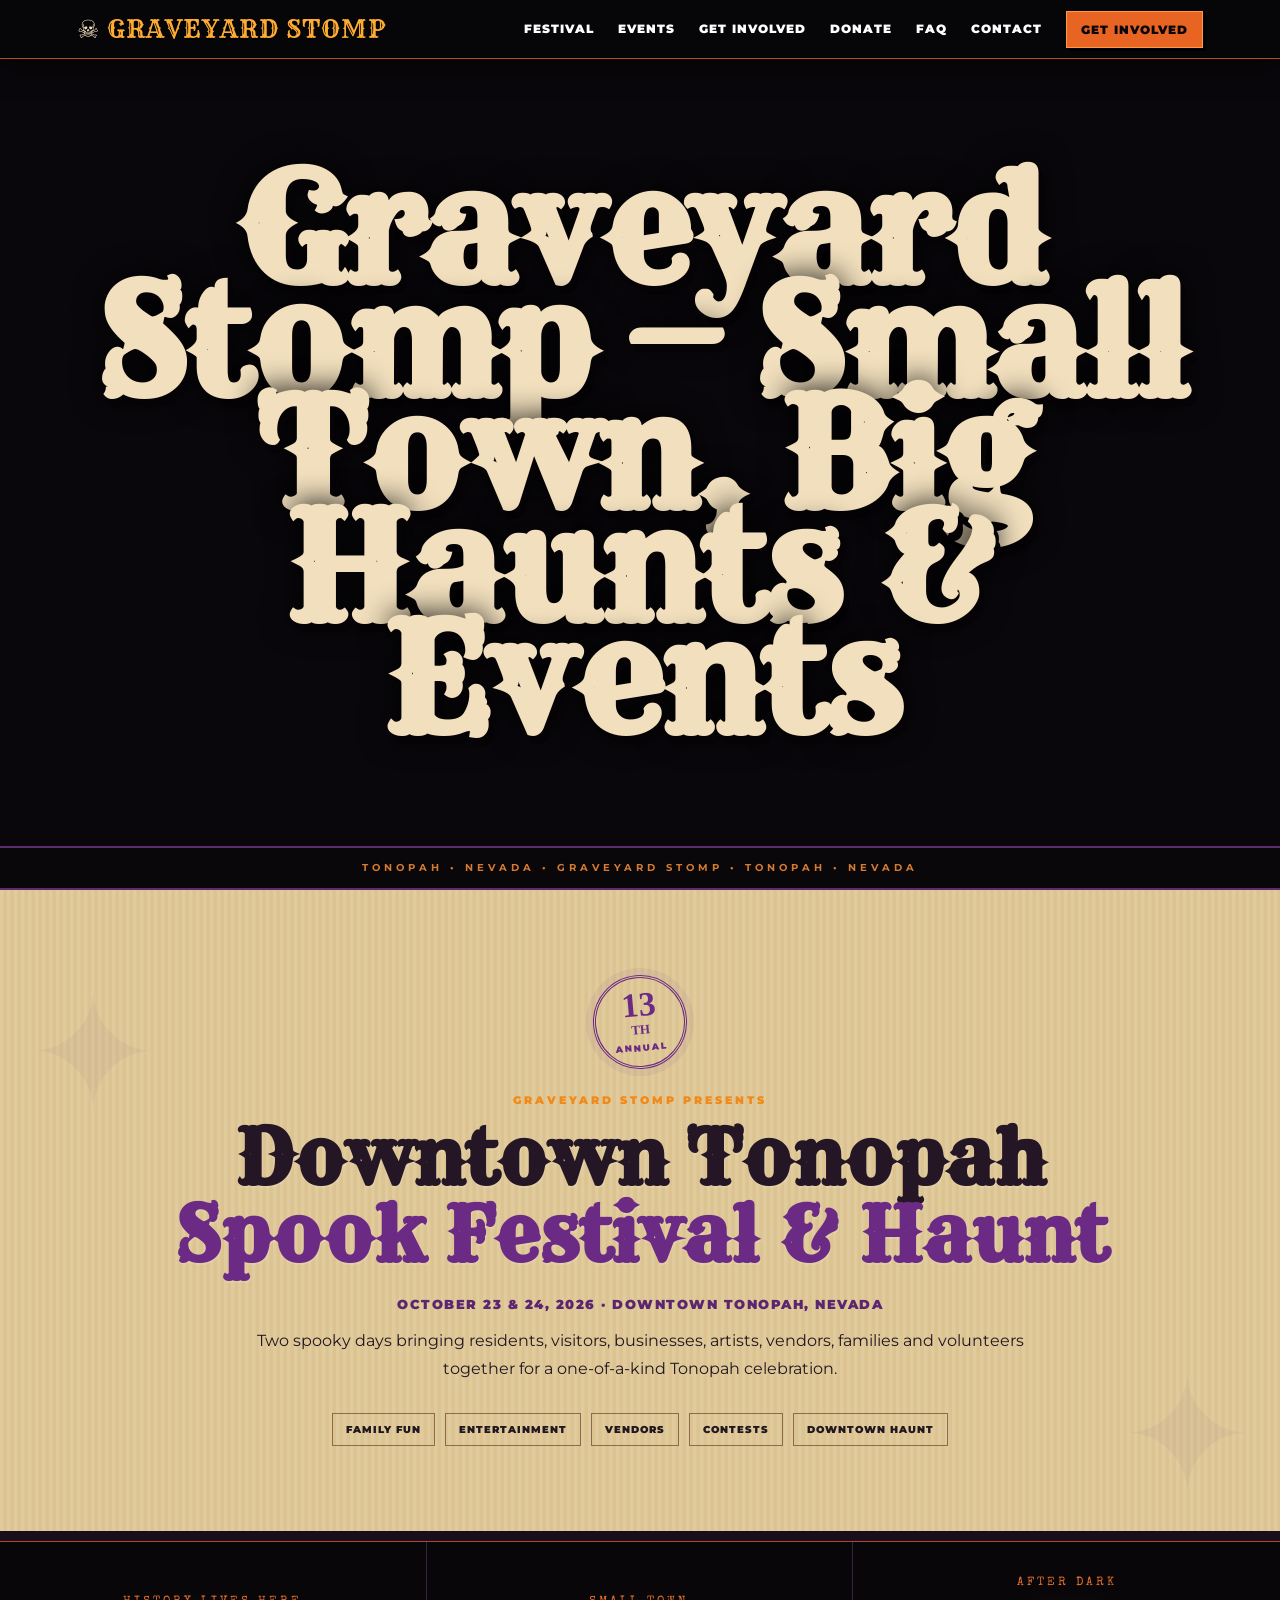
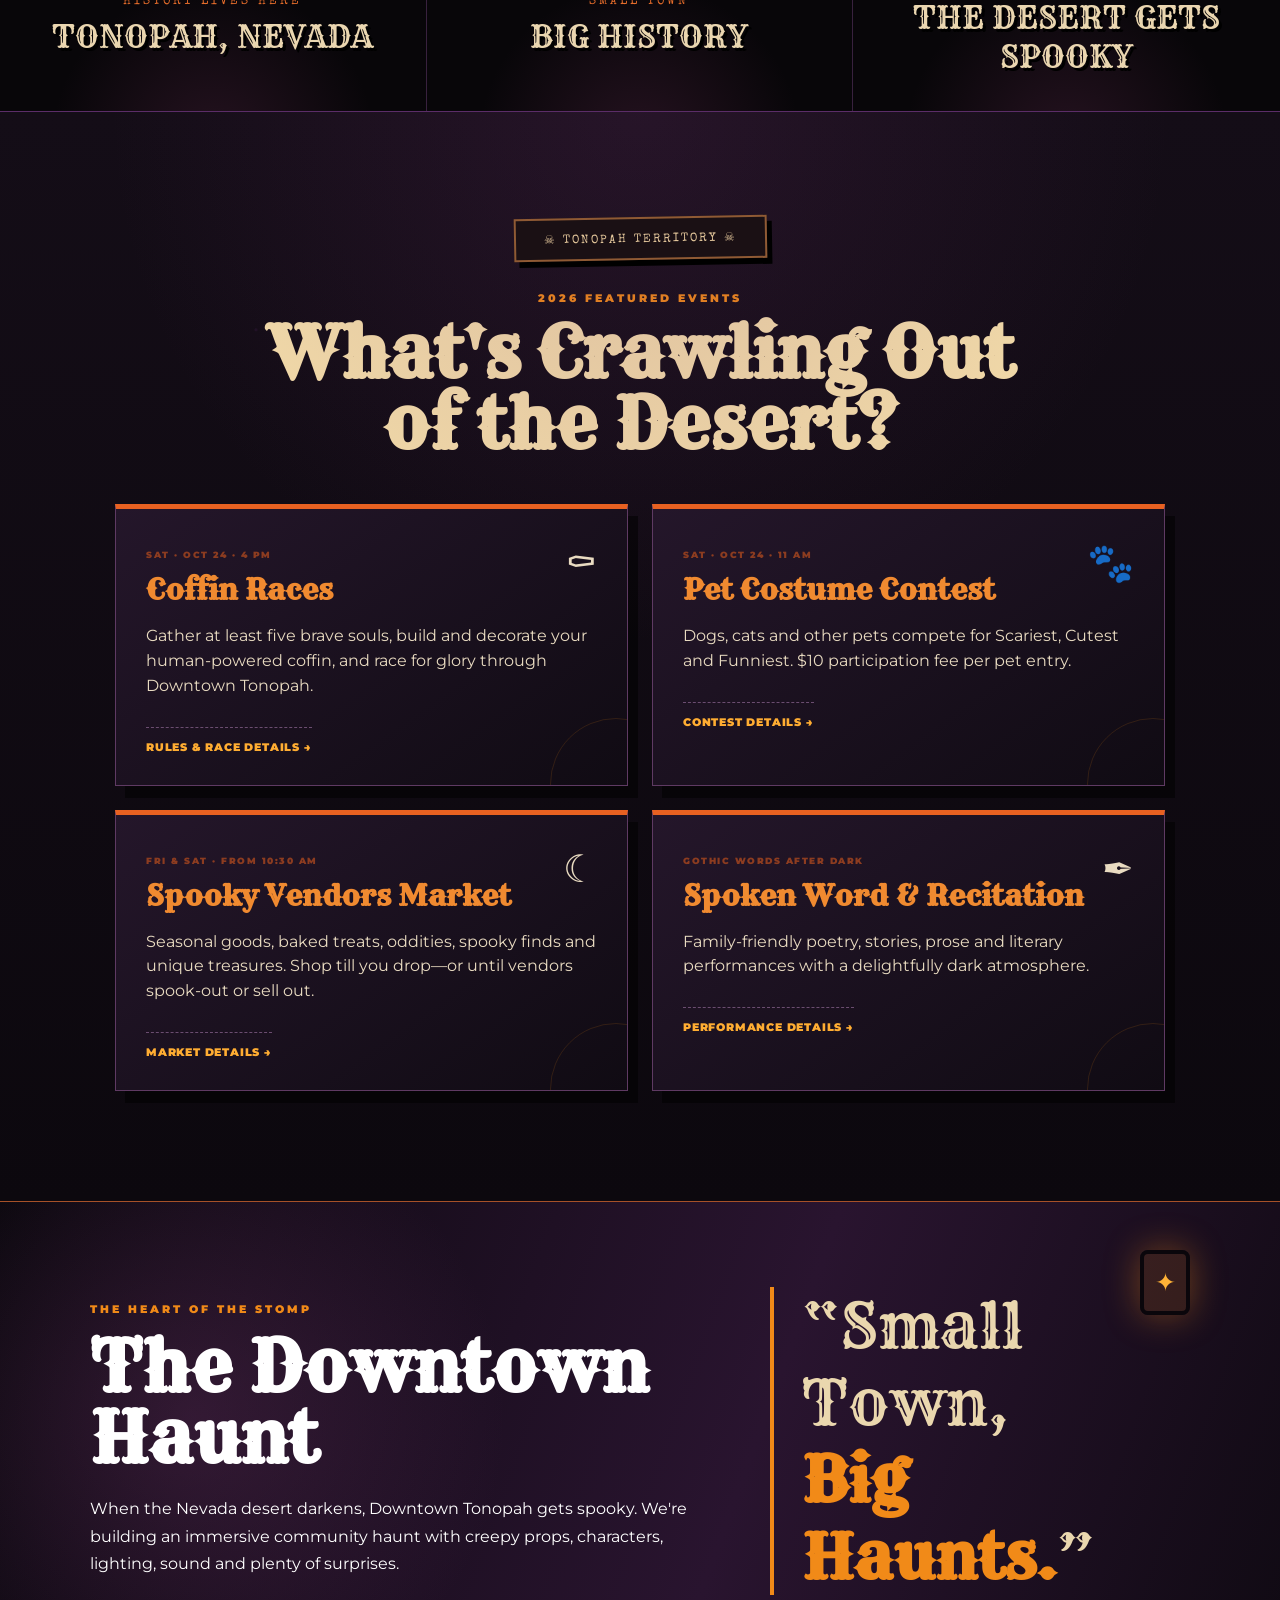
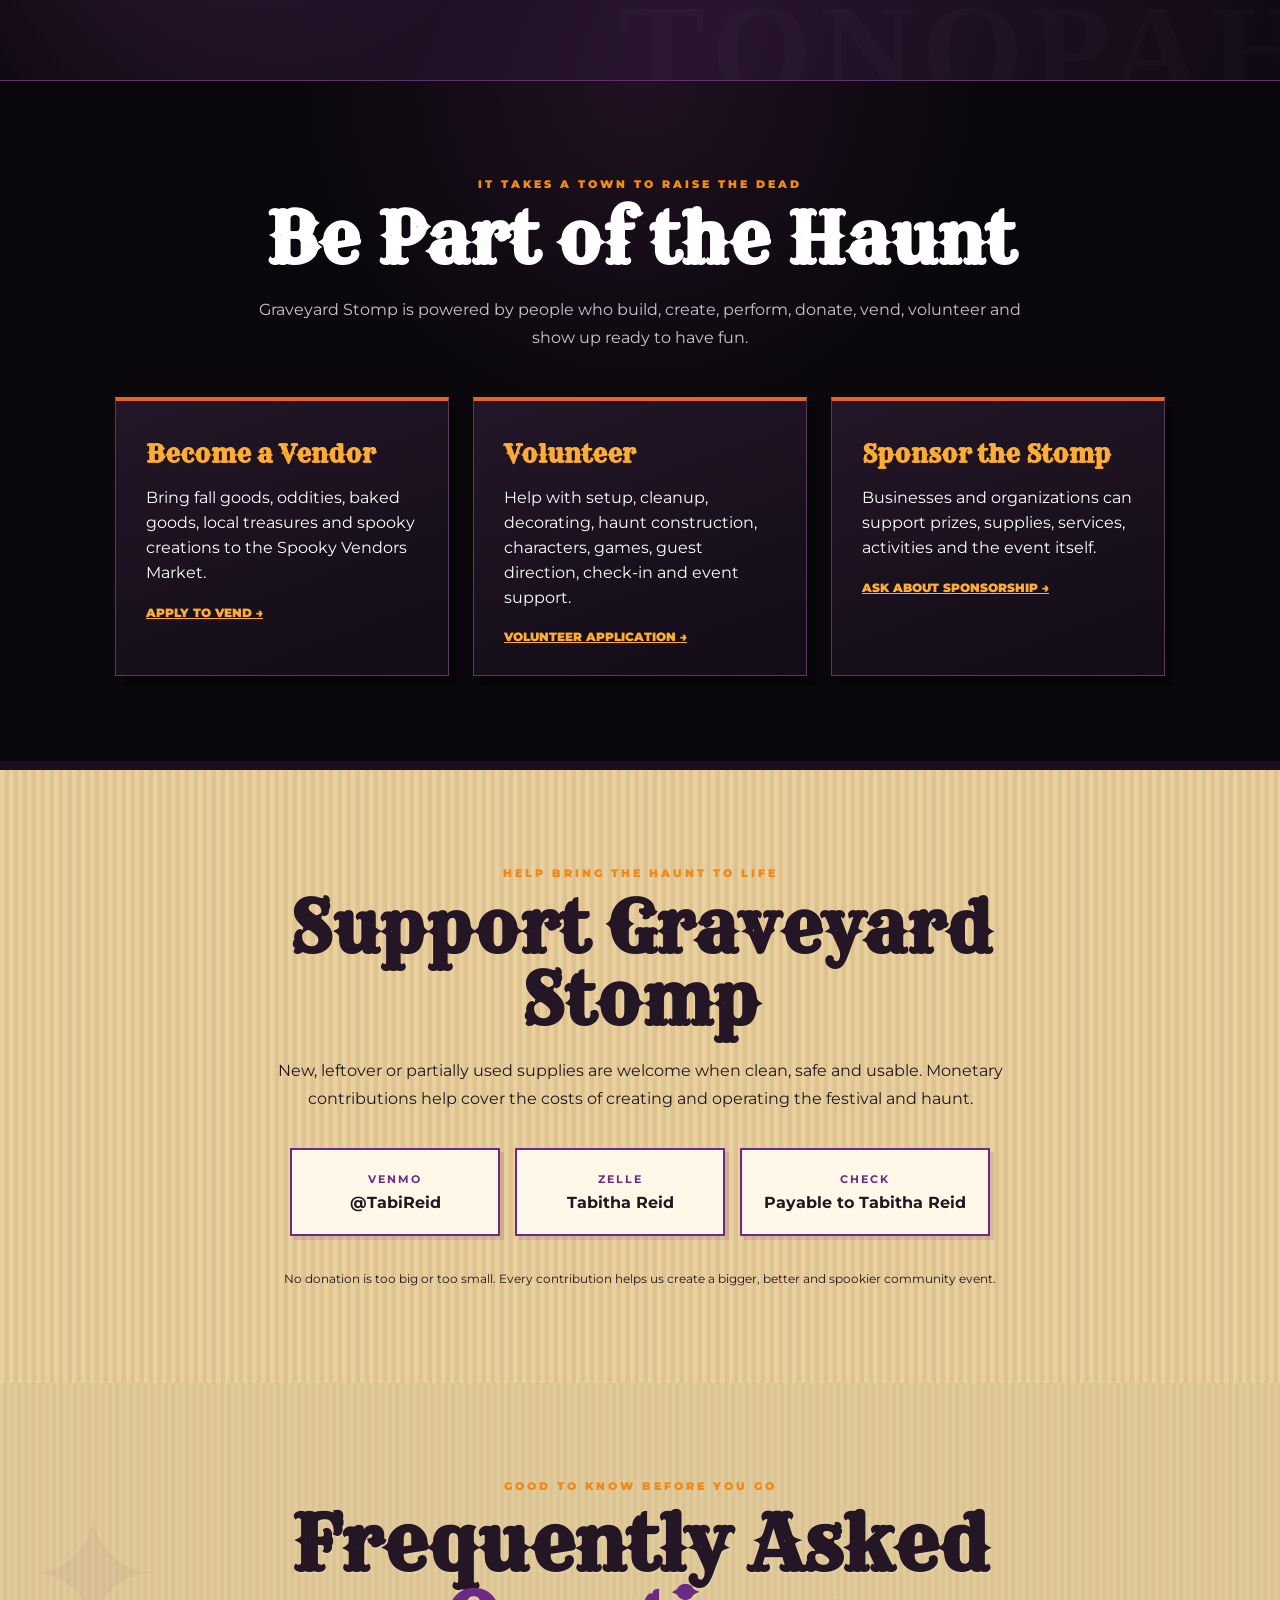
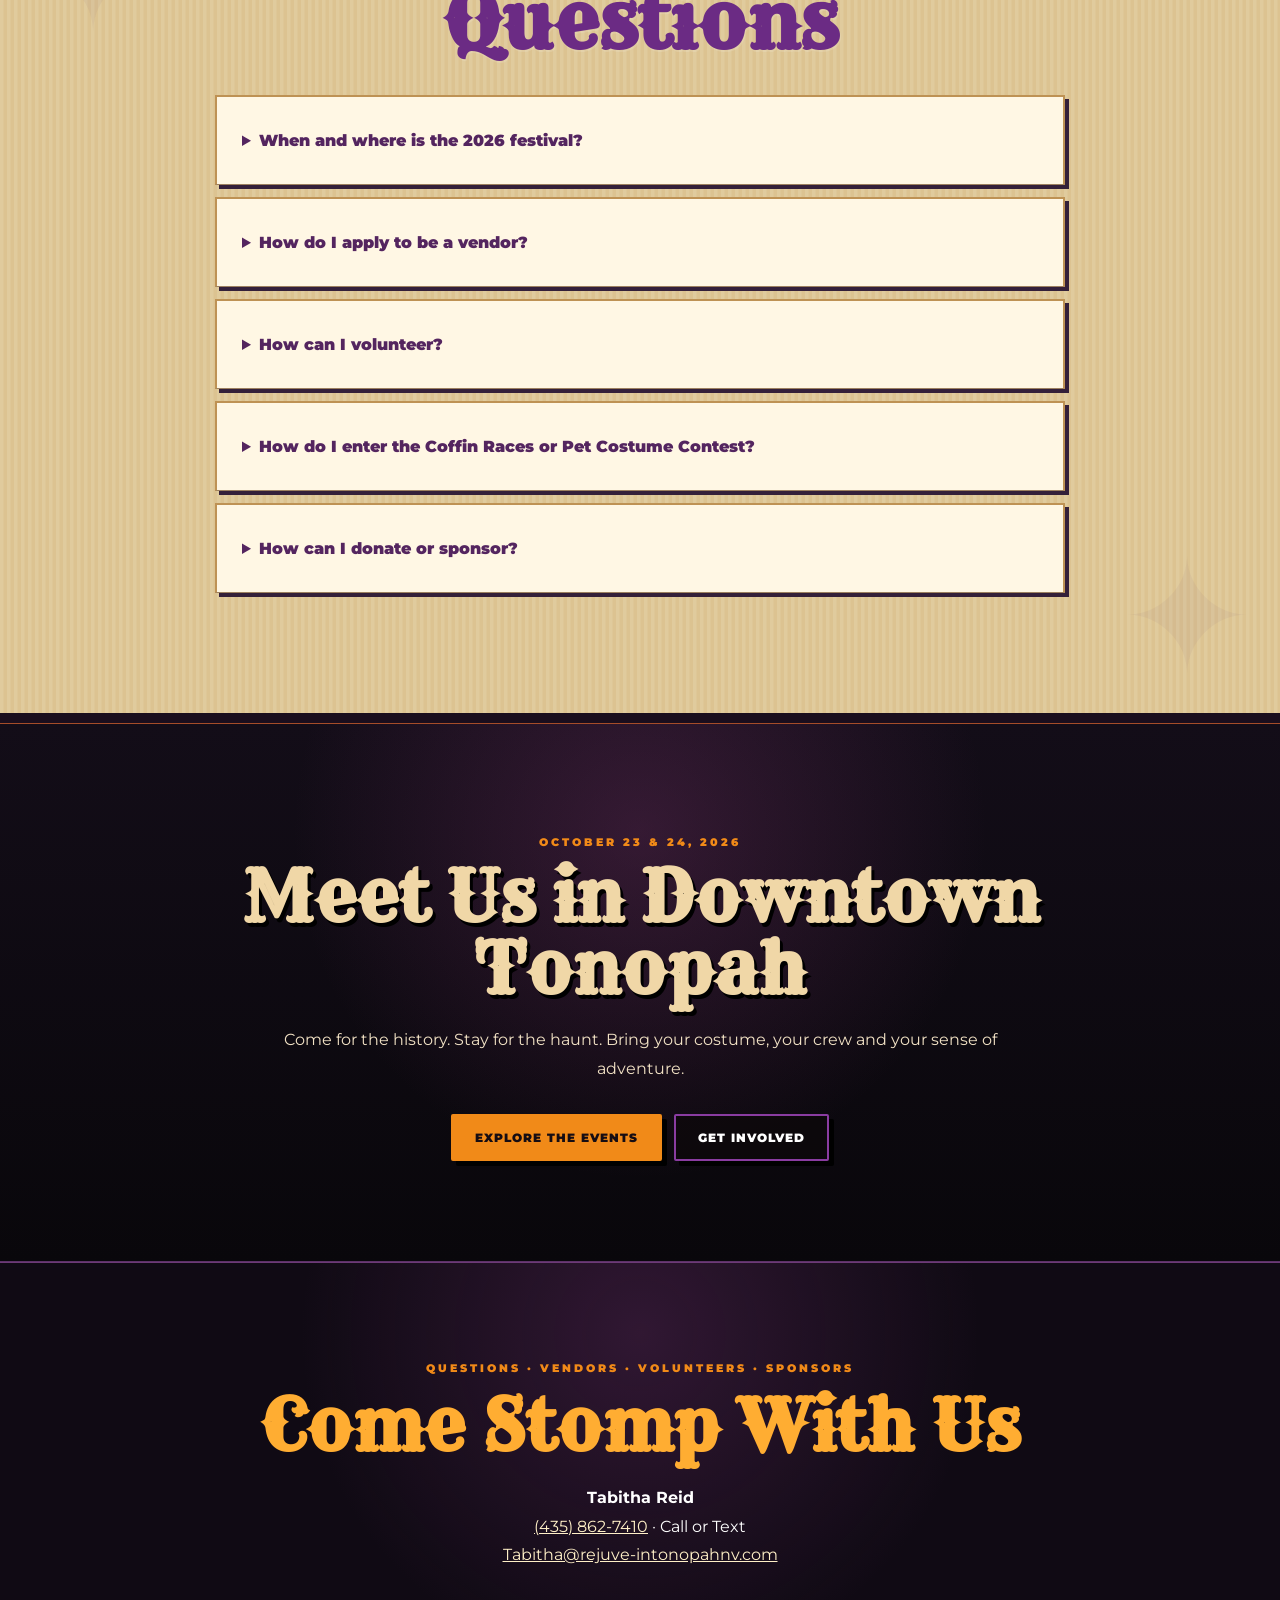
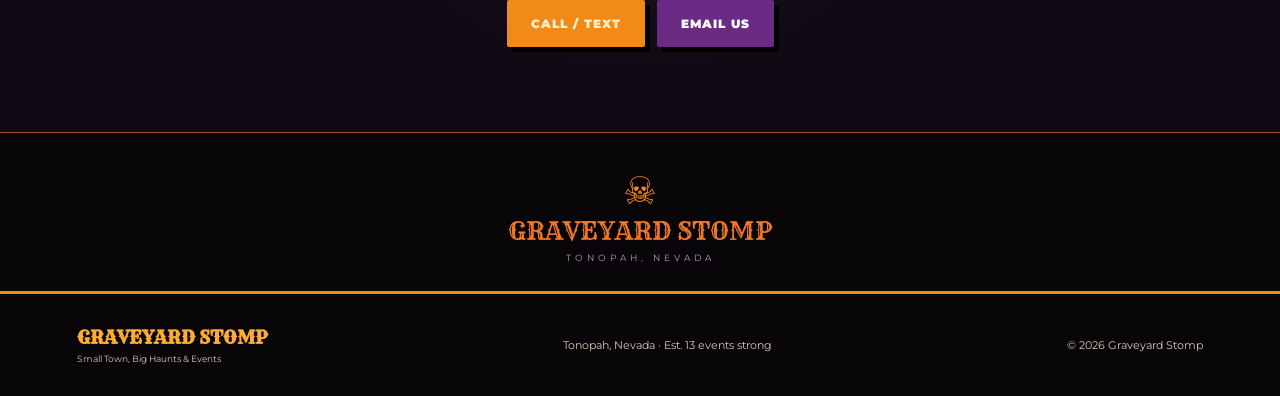
==== commit b7f76d8b: "Replace duplicate homepage hero with accessible single-image poster layout" ====
--- a/index.html
+++ b/index.html
@@ -3,7 +3,7 @@
 <title>Graveyard Stomp | Small Town, Big Haunts & Events</title><meta name="description" content="Graveyard Stomp presents spooky community events in Tonopah, Nevada, including the 13th Annual Downtown Tonopah Spook Festival & Haunt, October 23–24, 2026."><link rel="stylesheet" href="styles.css"></head>
 <body><header class="nav"><a class="brand" href="#top"><span>☠</span> GRAVEYARD STOMP</a><button class="menu" aria-label="Open navigation" onclick="document.querySelector('nav').classList.toggle('open')">☰</button><nav><a href="#festival">Festival</a><a href="#events">Events</a><a href="#involved">Get Involved</a><a href="#donate">Donate</a><a href="#faq">FAQ</a><a href="#contact">Contact</a><a class="nav-cta" href="#involved">Get Involved</a></nav></header>
 <main id="top">
-<section class="hero"><div class="batfield" aria-hidden="true">⌁　⌁　⌁</div><div class="stars"></div><div class="moon"></div><div class="hero-copy"><p class="eyebrow">FROM THE HIGH DESERT OF TONOPAH, NEVADA</p><h1>GRAVEYARD<br><em>STOMP</em></h1><p class="tagline">Small Town, Big Haunts &amp; Events</p><p class="tease">Something new, something spooky, this way comes...</p><p class="western-note">13 years of high-desert haunts, hometown fun &amp; strange things after dark.</p><div class="cta"><a class="button" href="#festival">ENTER IF YOU DARE</a><a class="button ghost" href="#involved">JOIN THE STOMP</a></div></div><div class="desert" aria-hidden="true"><span>✦</span><b>♰</b><i>♰</i></div></section>
+<section class="hero-poster" aria-label="Graveyard Stomp: Small Town, Big Haunts and Events"><h1 class="sr-only">Graveyard Stomp — Small Town, Big Haunts &amp; Events</h1><a class="poster-link poster-enter" href="#festival" aria-label="Enter if you dare — explore the 2026 festival"></a><a class="poster-link poster-join" href="#involved" aria-label="Join the Stomp — get involved"></a></section>
 <div class="weathered-rule" aria-hidden="true">TONOPAH • NEVADA • GRAVEYARD STOMP • TONOPAH • NEVADA</div><section class="festival" id="festival"><div class="seal">13<span>TH</span><small>ANNUAL</small></div><p class="eyebrow">GRAVEYARD STOMP PRESENTS</p><h2>Downtown Tonopah<br><span>Spook Festival &amp; Haunt</span></h2><p class="date">OCTOBER 23 &amp; 24, 2026 · DOWNTOWN TONOPAH, NEVADA</p><p class="lead">Two spooky days bringing residents, visitors, businesses, artists, vendors, families and volunteers together for a one-of-a-kind Tonopah celebration.</p><div class="highlights"><span>FAMILY FUN</span><span>ENTERTAINMENT</span><span>VENDORS</span><span>CONTESTS</span><span>DOWNTOWN HAUNT</span></div></section>
 <section class="town-strip" aria-label="Tonopah atmosphere"><div><span>HISTORY LIVES HERE</span><b>TONOPAH, NEVADA</b></div><div><span>SMALL TOWN</span><b>BIG HISTORY</b></div><div><span>AFTER DARK</span><b>THE DESERT GETS SPOOKY</b></div></section><section class="events"><div class="mine-sign" aria-hidden="true">☠ TONOPAH TERRITORY ☠</div><div class="event-intro" id="events"><p class="eyebrow">2026 FEATURED EVENTS</p></div><h2>What's Crawling Out<br>of the Desert?</h2><div class="cards">
 <article><div class="icon">⚰</div><p class="kicker">SAT · OCT 24 · 4 PM</p><h3>Coffin Races</h3><p>Gather at least five brave souls, build and decorate your human-powered coffin, and race for glory through Downtown Tonopah.</p><a class="cardlink" href="coffin-races.html">Rules &amp; race details →</a></article>
--- a/styles.css
+++ b/styles.css
@@ -51,3 +51,43 @@
 .final-mark{background:#080609;color:#e4c493;text-align:center;padding:34px 20px 28px;border-top:1px solid #a74b25}.final-mark span,.final-mark b,.final-mark small{display:block}.final-mark span{font-size:38px}.final-mark b{font-family:'Rye',serif;color:#ef7729;font-size:25px;margin:5px}.final-mark small{letter-spacing:4px;font-size:9px}
 .faq-list{max-width:850px;margin:35px auto;text-align:left}.faq-list details{border-bottom:1px solid #9c805f;padding:15px 3px}.faq-list summary{cursor:pointer;font-weight:900;color:#54255f}.faq-list p{line-height:1.65}
 @media(max-width:760px){.hero-copy{padding:35px 10px 70px}.hero-copy:before,.hero-copy:after{display:none}.hero{min-height:86vh}.tagline{letter-spacing:2px}.events{padding-top:75px;padding-bottom:75px}}
+
+
+.nav-cta{background:#e86422;color:#0a070b!important;padding:10px 14px;margin-top:-10px;margin-bottom:-10px;box-shadow:3px 3px 0 #000;border:1px solid #ff9a47}
+.town-strip{padding:0;background:#080609;color:#ead6b0;display:grid;grid-template-columns:repeat(3,1fr);border-top:1px solid #a64d29;border-bottom:1px solid #5b2d68}
+.town-strip div{min-height:145px;padding:35px 24px;display:flex;flex-direction:column;justify-content:center;border-right:1px solid #38213e;background:radial-gradient(circle at 50% 120%,#75335e44,transparent 55%)}
+.town-strip div:last-child{border-right:0}.town-strip span{font:12px 'Special Elite',serif;letter-spacing:3px;color:#e66d2b}.town-strip b{font:clamp(19px,2.5vw,31px) 'Rye',Georgia,serif;margin-top:9px;text-shadow:3px 3px 0 #000}
+.final-call{background:radial-gradient(circle at 50% 20%,#7d356e55,transparent 45%),linear-gradient(#130d18,#09070b);color:#f2e2c5;border-top:1px solid #a64d29;border-bottom:1px solid #5d3268;padding-top:100px;padding-bottom:100px}
+.final-call h2{color:#f0d7a7;text-shadow:3px 4px 0 #000}.final-call>p:not(.eyebrow){max-width:720px;margin:0 auto;line-height:1.8}.final-call .ghost{border-color:#8a3ca1}
+@media(max-width:760px){.nav-cta{margin:0}.town-strip{grid-template-columns:1fr}.town-strip div{min-height:110px;border-right:0;border-bottom:1px solid #38213e;padding:25px 18px}.final-call{padding-top:70px;padding-bottom:70px}}
+
+
+/* Shared cinematic identity for event and application pages */
+.page-atmosphere{min-height:92px;background:radial-gradient(circle at 50% 120%,#7b346e55,transparent 55%),linear-gradient(180deg,#100b16,#080609);border-bottom:1px solid #a64d29;color:#dca25b;display:flex;align-items:center;justify-content:center;gap:22px;font:700 10px Montserrat,Arial;letter-spacing:4px;text-align:center}
+.page-atmosphere span{font-size:31px;color:#e8c28c}.page-atmosphere i{font-size:18px;color:#e86121}.page-atmosphere b{font-weight:900}
+.page-signoff{background:radial-gradient(circle at 50% 0,#6b2b8438,transparent 50%),#080609;color:#dfc9a2;text-align:center;padding:36px 20px;border-top:2px solid #b64f24}
+.page-signoff span,.page-signoff strong,.page-signoff small{display:block}.page-signoff span{font-size:35px}.page-signoff strong{font:24px 'Rye',Georgia,serif;color:#ef7629;margin:5px 0}.page-signoff small{font-size:9px;letter-spacing:3px}
+body:has(.page-atmosphere) main{position:relative}body:has(.page-atmosphere) main:before{content:"";position:absolute;inset:0;pointer-events:none;background:linear-gradient(90deg,#6b2b8408,transparent 20% 80%,#f18a1808)}
+@media(max-width:760px){.page-atmosphere{min-height:75px;gap:12px;letter-spacing:2px}.page-atmosphere span{font-size:24px}}
+
+/* Real hosted artwork, rather than mockup-only styling */
+.hero{background-image:linear-gradient(90deg,#09060dc9 0%,#09060d77 45%,#09060d88 100%),url('assets/tonopah-western-night.svg');background-size:cover;background-position:center center}
+.hero .moon,.hero .desert,.hero .batfield{display:none}
+.hero:after{display:none}
+.hero-copy{background:radial-gradient(ellipse,#09060db8 0 34%,transparent 78%);text-shadow:0 3px 15px #000;max-width:1040px}
+@media(max-width:760px){.hero{background-position:32% center}.hero-copy{background:#09060d9c;padding:55px 12px 75px}}
+
+/* Approved cinematic artwork uploaded by organizer */
+.hero{background-image:linear-gradient(90deg,rgba(5,3,9,.10),rgba(5,3,9,.08)),url('assets/graveyard-stomp-hero%20%281%29.jpg')!important;background-size:cover!important;background-position:center center!important}
+.hero .moon,.hero .desert,.hero .batfield{display:none!important}
+@media(max-width:760px){.hero{background-position:40% center!important}}
+
+
+/* Correct approved poster-style hero: hide duplicate live lettering, preserve accessible links */
+.hero{background-image:url('assets/graveyard-stomp-hero%20%281%29.jpg')!important;background-size:100% 100%!important;background-position:center!important;min-height:0!important;height:auto!important;aspect-ratio:1536/1024!important;padding:0!important;position:relative!important}
+.hero .hero-copy{position:absolute!important;inset:0!important;max-width:none!important;width:100%!important;background:none!important;padding:0!important;margin:0!important;display:block!important;transform:none!important;pointer-events:none!important}
+.hero .hero-copy>*{visibility:hidden!important}
+.hero .hero-copy .cta{visibility:visible!important;position:absolute!important;left:30%!important;right:25%!important;top:78%!important;height:12%!important;display:flex!important;gap:2%!important;pointer-events:auto!important;margin:0!important}
+.hero .hero-copy .cta a{visibility:visible!important;display:block!important;flex:1!important;opacity:0!important;height:100%!important;padding:0!important;border:0!important;box-shadow:none!important}
+.hero .stars,.hero .moon,.hero .desert,.hero .batfield{display:none!important}
+@media(max-width:760px){.hero{background-size:100% 100%!important;background-position:center!important}.hero .hero-copy .cta{left:30%!important;right:25%!important;top:78%!important}}
